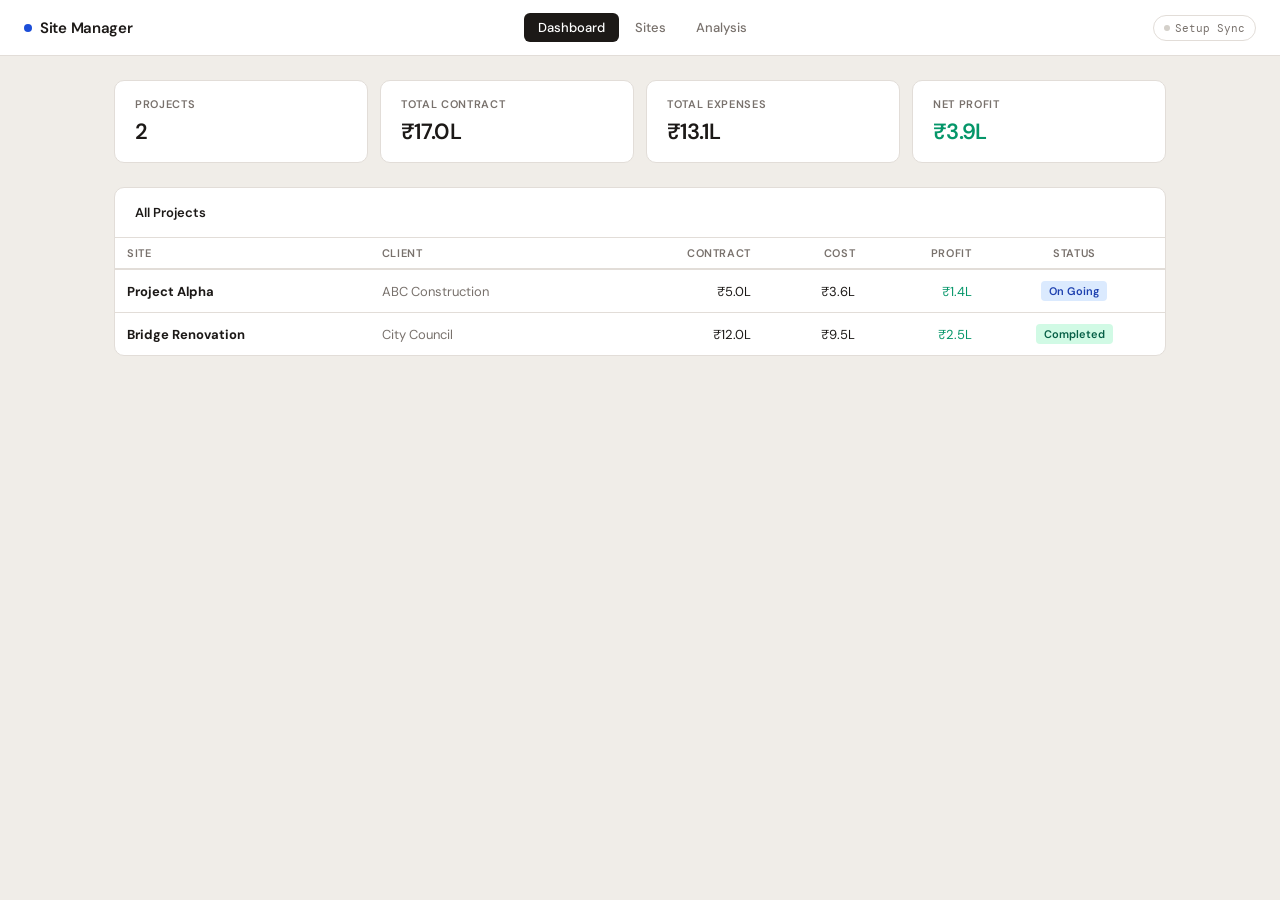
==== index.html @ a2f2293f "Update fmt.Println message from 'Hello' to 'Goodbye'" ====
<!DOCTYPE html>
<html lang="en">
<head>
    <meta charset="UTF-8">
    <meta name="viewport" content="width=device-width, initial-scale=1.0">
    <title>Site Management System</title>
    <style>
        @import url('https://fonts.googleapis.com/css2?family=DM+Sans:wght@300;400;500;600&family=DM+Mono:wght@400;500&display=swap');
        * { margin:0; padding:0; box-sizing:border-box; }
        :root {
            --bg:#f0ede8; --surface:#fff; --surface2:#f7f4f0; --border:#e2ddd8;
            --text:#1c1917; --muted:#78716c; --accent:#1c4ed8;
            --success:#065f46; --success-bg:#d1fae5;
            --danger:#991b1b;  --danger-bg:#fee2e2;
            --warning:#92400e; --warning-bg:#fef3c7;
        }
        body { font-family:'DM Sans',sans-serif; background:var(--bg); color:var(--text); min-height:100vh; }

        /* ── TOPBAR ── */
        .topbar { background:var(--surface); border-bottom:1px solid var(--border); padding:0 1.5rem; display:flex; align-items:center; justify-content:space-between; height:56px; position:sticky; top:0; z-index:100; }
        .brand  { font-size:15px; font-weight:600; letter-spacing:-.02em; display:flex; align-items:center; gap:8px; }
        .brand-dot { width:8px; height:8px; background:var(--accent); border-radius:50%; }
        .topnav { display:flex; gap:2px; }
        .nav-btn { padding:6px 14px; border-radius:6px; border:none; background:transparent; color:var(--muted); font-size:13px; font-weight:500; cursor:pointer; transition:all .15s; font-family:inherit; }
        .nav-btn:hover { background:var(--surface2); color:var(--text); }
        .nav-btn.active { background:var(--text); color:white; }
        .topright { display:flex; align-items:center; gap:10px; }
        .sync-chip { display:flex; align-items:center; gap:5px; font-size:11px; font-family:'DM Mono',monospace; color:var(--muted); cursor:pointer; padding:5px 10px; border:1px solid var(--border); border-radius:20px; background:var(--surface); transition:all .15s; }
        .sync-chip:hover { background:var(--surface2); }
        .sync-dot { width:6px; height:6px; border-radius:50%; background:#d4d0ca; }
        .sync-dot.connected { background:#10b981; box-shadow:0 0 4px #10b981; }

        /* ── MAIN ── */
        .main { padding:1.5rem; max-width:1100px; margin:0 auto; }
        .view { display:none; }
        .view.active { display:block; }

        /* ── KPI ── */
        .kpi-strip { display:grid; grid-template-columns:repeat(4,1fr); gap:12px; margin-bottom:1.5rem; }
        .kpi { background:var(--surface); border:1px solid var(--border); border-radius:10px; padding:1rem 1.25rem; }
        .kpi-label { font-size:11px; font-weight:600; text-transform:uppercase; letter-spacing:.06em; color:var(--muted); margin-bottom:6px; }
        .kpi-val   { font-size:22px; font-weight:600; letter-spacing:-.03em; }
        .green { color:#059669; } .red { color:#dc2626; }

        /* ── CARD ── */
        .card { background:var(--surface); border:1px solid var(--border); border-radius:10px; overflow:hidden; margin-bottom:1.25rem; }
        .card-header { padding:1rem 1.25rem; border-bottom:1px solid var(--border); display:flex; align-items:center; justify-content:space-between; }
        .card-title  { font-size:13px; font-weight:600; }
        .card-body   { padding:1.25rem; }

        /* ── BUTTONS ── */
        .actions { display:flex; gap:8px; margin-bottom:1.25rem; flex-wrap:wrap; }
        .btn { padding:7px 14px; border-radius:6px; border:1px solid var(--border); background:var(--surface); color:var(--text); font-size:13px; font-weight:500; cursor:pointer; transition:all .15s; font-family:inherit; display:flex; align-items:center; gap:6px; }
        .btn:hover { background:var(--surface2); }
        .btn:disabled { opacity:.5; cursor:not-allowed; }
        .btn-primary { background:var(--accent); border-color:var(--accent); color:white; }
        .btn-primary:hover { opacity:.88; background:var(--accent); }
        .btn-sm { padding:4px 10px; font-size:12px; }
        .btn-danger:hover { background:var(--danger-bg); border-color:#fca5a5; color:var(--danger); }

        /* ── TABLE ── */
        table { width:100%; border-collapse:collapse; font-size:13px; }
        thead tr { border-bottom:2px solid var(--border); }
        th { text-align:left; padding:8px 12px; font-size:11px; font-weight:600; text-transform:uppercase; letter-spacing:.06em; color:var(--muted); }
        td { padding:11px 12px; border-bottom:1px solid var(--border); vertical-align:middle; }
        tbody tr:last-child td { border-bottom:none; }
        tbody tr:hover td { background:var(--surface2); }
        .tr { text-align:right; } .tc { text-align:center; }

        /* ── SITE CARDS ── */
        .sites-list { display:grid; gap:10px; }
        .site-card  { background:var(--surface); border:1px solid var(--border); border-radius:10px; padding:1.25rem; transition:border-color .15s; }
        .site-card:hover { border-color:#c4b5a5; }
        .site-top   { display:flex; justify-content:space-between; align-items:flex-start; margin-bottom:1rem; }
        .site-name  { font-size:15px; font-weight:600; letter-spacing:-.02em; }
        .site-sub   { font-size:12px; color:var(--muted); margin-top:3px; }
        .site-btns  { display:flex; gap:4px; }
        .icon-btn   { width:30px; height:30px; border-radius:6px; border:1px solid var(--border); background:var(--surface); cursor:pointer; display:flex; align-items:center; justify-content:center; font-size:13px; transition:all .15s; }
        .icon-btn:hover { background:var(--surface2); }
        .icon-btn.del:hover { background:var(--danger-bg); border-color:#fca5a5; }
        .site-stats { display:grid; grid-template-columns:repeat(auto-fit,minmax(100px,1fr)); gap:8px; }
        .stat { display:flex; flex-direction:column; gap:2px; }
        .stat-lbl { font-size:10px; font-weight:600; text-transform:uppercase; letter-spacing:.06em; color:var(--muted); }
        .stat-val { font-size:14px; font-weight:600; letter-spacing:-.02em; }

        /* ── BADGES ── */
        .badge { display:inline-flex; align-items:center; padding:3px 8px; border-radius:4px; font-size:11px; font-weight:600; }
        .badge-ongoing   { background:#dbeafe; color:#1e40af; }
        .badge-completed { background:var(--success-bg); color:var(--success); }
        .badge-planning  { background:var(--warning-bg); color:var(--warning); }

        /* ── OVERLAY / MODAL ── */
        .overlay { display:none; position:fixed; inset:0; background:rgba(0,0,0,.45); z-index:999; align-items:center; justify-content:center; padding:1rem; }
        .overlay.open { display:flex; }
        .modal { background:var(--surface); border-radius:12px; width:100%; max-width:480px; max-height:90vh; overflow-y:auto; box-shadow:0 20px 60px rgba(0,0,0,.15); }
        .modal-head { padding:1.25rem 1.5rem; border-bottom:1px solid var(--border); display:flex; align-items:center; justify-content:space-between; }
        .modal-title { font-size:15px; font-weight:600; }
        .close-btn { width:28px; height:28px; border-radius:6px; border:1px solid var(--border); background:none; cursor:pointer; display:flex; align-items:center; justify-content:center; font-size:16px; color:var(--muted); }
        .close-btn:hover { background:var(--surface2); }
        .modal-body { padding:1.5rem; }
        .modal-foot { padding:1rem 1.5rem; border-top:1px solid var(--border); display:flex; gap:8px; }
        .modal-foot .btn { flex:1; justify-content:center; }

        /* ── FORM ── */
        .form-grid { display:grid; gap:12px; }
        .form-row  { display:grid; grid-template-columns:1fr 1fr; gap:12px; }
        .form-group{ display:grid; gap:5px; }
        label { font-size:11px; font-weight:600; text-transform:uppercase; letter-spacing:.06em; color:var(--muted); }
        input,select { padding:8px 10px; border:1px solid var(--border); border-radius:6px; font-size:13px; background:var(--surface); color:var(--text); font-family:inherit; transition:border-color .15s; width:100%; }
        input:focus,select:focus { outline:none; border-color:var(--accent); box-shadow:0 0 0 3px rgba(28,78,216,.08); }

        /* ── SYNC MODAL ── */
        .sync-modal { max-width:440px; }
        .url-saved-bar { display:none; background:var(--success-bg); border:1px solid #6ee7b7; border-radius:6px; padding:8px 12px; font-size:12px; color:var(--success); display:none; align-items:center; justify-content:space-between; gap:8px; }
        .url-saved-bar.show { display:flex; }
        .url-saved-text { font-family:'DM Mono',monospace; overflow:hidden; text-overflow:ellipsis; white-space:nowrap; flex:1; }
        .sync-log { font-family:'DM Mono',monospace; font-size:12px; background:#1c1917; color:#d6d3d1; padding:12px; border-radius:6px; min-height:56px; white-space:pre-wrap; display:none; margin-top:8px; max-height:140px; overflow-y:auto; }
        .sync-log.show { display:block; }
        .log-ok   { color:#6ee7b7; } .log-err { color:#fca5a5; } .log-info { color:#93c5fd; }
        .help-box { font-size:12px; color:var(--muted); line-height:1.7; background:var(--surface2); padding:10px 12px; border-radius:6px; border:1px solid var(--border); }

        /* ── BREAKDOWN ── */
        .breakdown-grid { display:grid; grid-template-columns:repeat(auto-fit,minmax(140px,1fr)); gap:10px; }
        .breakdown-item { background:var(--surface2); border:1px solid var(--border); border-radius:8px; padding:1rem; }
        .breakdown-lbl  { font-size:11px; font-weight:600; text-transform:uppercase; letter-spacing:.06em; color:var(--muted); margin-bottom:6px; }
        .breakdown-val  { font-size:18px; font-weight:600; letter-spacing:-.02em; }

        /* ── EMPTY ── */
        .empty { text-align:center; padding:3rem 1rem; color:var(--muted); }
        .empty-icon { font-size:36px; margin-bottom:12px; }

        @media(max-width:640px) {
            .kpi-strip { grid-template-columns:1fr 1fr; }
            .form-row  { grid-template-columns:1fr; }
            .main      { padding:1rem; }
            .brand span { display:none; }
        }
    </style>
</head>
<body>

<header class="topbar">
    <div class="brand"><div class="brand-dot"></div><span>Site Manager</span></div>
    <nav class="topnav">
        <button class="nav-btn active" data-view="dashboard">Dashboard</button>
        <button class="nav-btn" data-view="sites">Sites</button>
        <button class="nav-btn" data-view="analysis">Analysis</button>
    </nav>
    <div class="topright">
        <div class="sync-chip" onclick="openSyncModal()" id="syncChip">
            <div class="sync-dot" id="syncDot"></div>
            <span id="syncLabel">Setup Sync</span>
        </div>
    </div>
</header>

<main class="main">

    <!-- DASHBOARD -->
    <div id="v-dashboard" class="view active">
        <div class="kpi-strip" id="dashKpis"></div>
        <div class="card">
            <div class="card-header"><span class="card-title">All Projects</span></div>
            <div style="overflow-x:auto;">
                <table>
                    <thead><tr>
                        <th>Site</th><th>Client</th>
                        <th class="tr">Contract</th><th class="tr">Cost</th>
                        <th class="tr">Profit</th><th class="tc">Status</th>
                    </tr></thead>
                    <tbody id="dashTable"></tbody>
                </table>
            </div>
        </div>
    </div>

    <!-- SITES -->
    <div id="v-sites" class="view">
        <div class="actions">
            <button class="btn btn-primary" onclick="openAdd()">+ Add Site</button>
            <button class="btn" onclick="exportCSV()">↓ Export CSV</button>
            <button class="btn" id="manualSyncBtn" onclick="manualSync()" style="display:none">↑ Sync Now</button>
        </div>
        <div class="sites-list" id="sitesList"></div>
    </div>

    <!-- ANALYSIS -->
    <div id="v-analysis" class="view">
        <div class="kpi-strip" id="analysisKpis"></div>
        <div class="card">
            <div class="card-header"><span class="card-title">Cost Breakdown</span></div>
            <div class="card-body"><div class="breakdown-grid" id="breakdownGrid"></div></div>
        </div>
    </div>

</main>

<!-- ═══════════════════ SITE MODAL ═══════════════════ -->
<div class="overlay" id="siteOverlay">
    <div class="modal">
        <div class="modal-head">
            <span class="modal-title" id="modalTitle">Add New Site</span>
            <button class="close-btn" onclick="closeModal()">✕</button>
        </div>
        <div class="modal-body">
            <div class="form-grid">
                <div class="form-row">
                    <div class="form-group"><label>Site Name *</label><input id="f-siteName" type="text" placeholder="Project Alpha"></div>
                    <div class="form-group"><label>Client Name</label><input id="f-clientName" type="text" placeholder="ABC Corp"></div>
                </div>
                <div class="form-row">
                    <div class="form-group"><label>Status</label>
                        <select id="f-status"><option value="Planning">Planning</option><option value="On Going">On Going</option><option value="Completed">Completed</option></select>
                    </div>
                    <div class="form-group"><label>Contract Value (₹)</label><input id="f-contractValue" type="number" placeholder="0"></div>
                </div>
                <div class="form-row">
                    <div class="form-group"><label>Material Cost</label><input id="f-materialCost" type="number" placeholder="0"></div>
                    <div class="form-group"><label>Labour Cost</label><input id="f-labourCost" type="number" placeholder="0"></div>
                </div>
                <div class="form-row">
                    <div class="form-group"><label>Transport Cost</label><input id="f-transportCost" type="number" placeholder="0"></div>
                    <div class="form-group"><label>Equipment Cost</label><input id="f-equipmentCost" type="number" placeholder="0"></div>
                </div>
                <div class="form-row">
                    <div class="form-group"><label>Misc Expenses</label><input id="f-miscExpenses" type="number" placeholder="0"></div>
                    <div></div>
                </div>
                <div class="form-row">
                    <div class="form-group"><label>Start Date</label><input id="f-planStart" type="date"></div>
                    <div class="form-group"><label>End Date</label><input id="f-planEnd" type="date"></div>
                </div>
            </div>
        </div>
        <div class="modal-foot">
            <button class="btn btn-primary" onclick="saveSite()">Save Site</button>
            <button class="btn" onclick="closeModal()">Cancel</button>
        </div>
    </div>
</div>

<!-- ═══════════════════ SYNC MODAL ═══════════════════ -->
<div class="overlay" id="syncOverlay">
    <div class="modal sync-modal">
        <div class="modal-head">
            <span class="modal-title">Google Sheets Sync</span>
            <button class="close-btn" onclick="closeSyncModal()">✕</button>
        </div>
        <div class="modal-body">
            <div class="form-grid">

                <!-- Saved URL bar — shows when URL already saved -->
                <div class="url-saved-bar" id="savedUrlBar">
                    <span>✓ Connected:</span>
                    <span class="url-saved-text" id="savedUrlText"></span>
                    <button class="btn btn-sm" onclick="clearSavedUrl()">Change</button>
                </div>

                <!-- URL input — hidden when URL already saved -->
                <div class="form-group" id="urlInputGroup">
                    <label>Apps Script Deployment URL</label>
                    <input id="syncUrl" type="url" placeholder="https://script.google.com/macros/s/.../exec">
                    <div style="font-size:11px;color:var(--muted);margin-top:3px">URL ek baar daalo — save ho jayega</div>
                </div>

                <div class="form-group">
                    <label>Action</label>
                    <select id="syncAction">
                        <option value="push">Push — App data → Google Sheets</option>
                        <option value="pull">Pull — Google Sheets → App</option>
                    </select>
                </div>

                <div id="syncLog" class="sync-log"></div>

                <div class="help-box">
                    <strong>Pehli baar setup:</strong><br>
                    1. Google Sheet → Extensions → Apps Script<br>
                    2. Deploy → New deployment → Web App<br>
                    3. Execute as: <strong>Me</strong> | Access: <strong>Anyone</strong><br>
                    4. URL copy karo (<code>/exec</code> pe end hoga)
                </div>
            </div>
        </div>
        <div class="modal-foot">
            <button class="btn btn-primary" id="syncBtn" onclick="runSync()">Sync Now</button>
            <button class="btn" onclick="closeSyncModal()">Close</button>
        </div>
    </div>
</div>

<script>
// ════════════════════════════════════════════════════════════
// STATE
// ════════════════════════════════════════════════════════════
let sites = [
    { id:1, siteName:'Project Alpha', clientName:'ABC Construction', status:'On Going',
      planStart:'2024-01-15', planEnd:'2024-06-30', contractValue:500000,
      materialCost:120000, labourCost:150000, transportCost:30000, equipmentCost:40000, miscExpenses:20000 },
    { id:2, siteName:'Bridge Renovation', clientName:'City Council', status:'Completed',
      planStart:'2023-03-01', planEnd:'2023-11-30', contractValue:1200000,
      materialCost:300000, labourCost:400000, transportCost:80000, equipmentCost:120000, miscExpenses:50000 }
];
let editingId = null;

// ── Saved URL — sessionStorage mein (tab ke andar bana rehta hai, bar bar nahi maangta)
// Note: sessionStorage browser mein hamesha kaam karta hai (localStorage se alag)
let savedUrl = '';
try { savedUrl = sessionStorage.getItem('gsUrl') || ''; } catch(e) {}

function saveUrl(url) {
    savedUrl = url;
    try { sessionStorage.setItem('gsUrl', url); } catch(e) {}
    updateSyncUI();
}

function clearSavedUrl() {
    savedUrl = '';
    try { sessionStorage.removeItem('gsUrl'); } catch(e) {}
    updateSyncUI();
}

function updateSyncUI() {
    const connected = !!savedUrl;
    document.getElementById('syncDot').className   = 'sync-dot' + (connected ? ' connected' : '');
    document.getElementById('syncLabel').textContent = connected ? '● Synced' : 'Setup Sync';
    document.getElementById('savedUrlBar').className = 'url-saved-bar' + (connected ? ' show' : '');
    document.getElementById('savedUrlText').textContent = savedUrl ? savedUrl.replace('https://','').slice(0,45)+'…' : '';
    document.getElementById('urlInputGroup').style.display = connected ? 'none' : 'grid';
    document.getElementById('manualSyncBtn').style.display = connected ? 'flex' : 'none';
    if (!connected) document.getElementById('syncUrl').value = '';
}

// ════════════════════════════════════════════════════════════
// MATH
// ════════════════════════════════════════════════════════════
const totalCost = s => (s.materialCost||0)+(s.labourCost||0)+(s.transportCost||0)+(s.equipmentCost||0)+(s.miscExpenses||0);
const profit    = s => (s.contractValue||0) - totalCost(s);
const profitPct = s => s.contractValue > 0 ? ((profit(s)/s.contractValue)*100).toFixed(1) : '0.0';
const fmt = n => {
    const a = Math.abs(n), sg = n<0?'-':'';
    if(a>=1e7) return sg+'₹'+(a/1e7).toFixed(2)+'Cr';
    if(a>=1e5) return sg+'₹'+(a/1e5).toFixed(1)+'L';
    return sg+'₹'+a.toLocaleString('en-IN');
};
const totals = () => sites.reduce((a,s)=>({contract:a.contract+(s.contractValue||0),cost:a.cost+totalCost(s),profit:a.profit+profit(s)}),{contract:0,cost:0,profit:0});
const badgeClass = st => ({'On Going':'badge-ongoing','Completed':'badge-completed','Planning':'badge-planning'}[st]||'badge-planning');
const NUM_FIELDS = ['contractValue','materialCost','labourCost','transportCost','equipmentCost','miscExpenses'];

// ════════════════════════════════════════════════════════════
// RENDER
// ════════════════════════════════════════════════════════════
function renderDashboard() {
    const T = totals();
    document.getElementById('dashKpis').innerHTML = `
        <div class="kpi"><div class="kpi-label">Projects</div><div class="kpi-val">${sites.length}</div></div>
        <div class="kpi"><div class="kpi-label">Total Contract</div><div class="kpi-val">${fmt(T.contract)}</div></div>
        <div class="kpi"><div class="kpi-label">Total Expenses</div><div class="kpi-val">${fmt(T.cost)}</div></div>
        <div class="kpi"><div class="kpi-label">Net Profit</div><div class="kpi-val ${T.profit>=0?'green':'red'}">${fmt(T.profit)}</div></div>`;
    document.getElementById('dashTable').innerHTML = sites.length
        ? sites.map(s=>`<tr>
            <td><strong>${s.siteName}</strong></td>
            <td style="color:var(--muted)">${s.clientName}</td>
            <td class="tr">${fmt(s.contractValue||0)}</td>
            <td class="tr">${fmt(totalCost(s))}</td>
            <td class="tr ${profit(s)>=0?'green':'red'}">${fmt(profit(s))}</td>
            <td class="tc"><span class="badge ${badgeClass(s.status)}">${s.status}</span></td>
          </tr>`).join('')
        : `<tr><td colspan="6"><div class="empty"><div class="empty-icon">📋</div><div>No projects yet.</div></div></td></tr>`;
}

function renderSites() {
    document.getElementById('sitesList').innerHTML = sites.length
        ? sites.map(s => {
            const p=profit(s), tc=totalCost(s);
            return `<div class="site-card">
                <div class="site-top">
                    <div>
                        <div class="site-name">${s.siteName}</div>
                        <div class="site-sub">${s.clientName} &nbsp;·&nbsp; <span class="badge ${badgeClass(s.status)}">${s.status}</span></div>
                    </div>
                    <div class="site-btns">
                        <button class="icon-btn" onclick="openEdit(${s.id})">✏</button>
                        <button class="icon-btn del" onclick="deleteSite(${s.id})">🗑</button>
                    </div>
                </div>
                <div class="site-stats">
                    <div class="stat"><span class="stat-lbl">Contract</span><span class="stat-val">${fmt(s.contractValue||0)}</span></div>
                    <div class="stat"><span class="stat-lbl">Total Cost</span><span class="stat-val">${fmt(tc)}</span></div>
                    <div class="stat"><span class="stat-lbl">Profit</span><span class="stat-val ${p>=0?'green':'red'}">${fmt(p)}</span></div>
                    <div class="stat"><span class="stat-lbl">Margin</span><span class="stat-val ${p>=0?'green':'red'}">${profitPct(s)}%</span></div>
                    ${s.planStart?`<div class="stat"><span class="stat-lbl">Start</span><span class="stat-val" style="font-size:12px">${s.planStart}</span></div>`:''}
                    ${s.planEnd?`<div class="stat"><span class="stat-lbl">End</span><span class="stat-val" style="font-size:12px">${s.planEnd}</span></div>`:''}
                </div>
            </div>`;}).join('')
        : `<div class="empty"><div class="empty-icon">🏗</div><div>Koi site nahi. "+ Add Site" se shuru karo.</div></div>`;
}

function renderAnalysis() {
    const T = totals();
    const avg = sites.length ? (sites.reduce((a,s)=>a+parseFloat(profitPct(s)),0)/sites.length).toFixed(1) : '0.0';
    const util = T.contract>0 ? ((T.cost/T.contract)*100).toFixed(1) : '0.0';
    document.getElementById('analysisKpis').innerHTML = `
        <div class="kpi"><div class="kpi-label">Avg Margin</div><div class="kpi-val ${parseFloat(avg)>=0?'green':'red'}">${avg}%</div></div>
        <div class="kpi"><div class="kpi-label">Cost Utilization</div><div class="kpi-val">${util}%</div></div>
        <div class="kpi"><div class="kpi-label">Ongoing</div><div class="kpi-val">${sites.filter(s=>s.status==='On Going').length}</div></div>
        <div class="kpi"><div class="kpi-label">Completed</div><div class="kpi-val">${sites.filter(s=>s.status==='Completed').length}</div></div>`;
    const cats=[{key:'materialCost',lbl:'Material'},{key:'labourCost',lbl:'Labour'},{key:'transportCost',lbl:'Transport'},{key:'equipmentCost',lbl:'Equipment'},{key:'miscExpenses',lbl:'Misc'}];
    document.getElementById('breakdownGrid').innerHTML = cats.map(c=>{
        const t=sites.reduce((a,s)=>a+(s[c.key]||0),0);
        const p=T.cost>0?((t/T.cost)*100).toFixed(0):0;
        return `<div class="breakdown-item"><div class="breakdown-lbl">${c.lbl}</div><div class="breakdown-val">${fmt(t)}</div><div style="font-size:11px;color:var(--muted);margin-top:4px">${p}% of total</div></div>`;
    }).join('');
}

function renderAll() { renderDashboard(); renderSites(); renderAnalysis(); }

// ════════════════════════════════════════════════════════════
// SITE MODAL
// ════════════════════════════════════════════════════════════
const FIELDS = ['siteName','clientName','status','contractValue','materialCost','labourCost','transportCost','equipmentCost','miscExpenses','planStart','planEnd'];

function openAdd() {
    editingId = null;
    document.getElementById('modalTitle').textContent = 'Add New Site';
    FIELDS.forEach(f => { const el=document.getElementById('f-'+f); if(el) el.value = f==='status'?'Planning':''; });
    document.getElementById('siteOverlay').classList.add('open');
}

function openEdit(id) {
    const s = sites.find(x=>x.id===id); if(!s) return;
    editingId = id;
    document.getElementById('modalTitle').textContent = 'Edit Site';
    FIELDS.forEach(f => { const el=document.getElementById('f-'+f); if(el) el.value = s[f]!==undefined?s[f]:''; });
    document.getElementById('siteOverlay').classList.add('open');
}

function saveSite() {
    const name = document.getElementById('f-siteName').value.trim();
    if (!name) { alert('Site name zaruri hai!'); return; }
    const data = {};
    FIELDS.forEach(f => {
        const el = document.getElementById('f-'+f); if(!el) return;
        data[f] = NUM_FIELDS.includes(f) ? (parseFloat(el.value)||0) : el.value;
    });
    if (editingId !== null) {
        sites = sites.map(s => s.id===editingId ? {...data, id:editingId} : s);
    } else {
        sites.push({...data, id:Date.now()});
    }
    closeModal();
    renderAll();
    // Auto-push agar URL saved hai
    if (savedUrl) autoPush();
}

function deleteSite(id) {
    if (confirm('Is site ko delete karna chahte ho?')) {
        sites = sites.filter(s=>s.id!==id);
        renderAll();
        if (savedUrl) autoPush();
    }
}

function closeModal() { document.getElementById('siteOverlay').classList.remove('open'); }

// ════════════════════════════════════════════════════════════
// AUTO-PUSH (silent background sync)
// ════════════════════════════════════════════════════════════
async function autoPush() {
    if (!savedUrl) return;
    try {
        await pushToSheets(savedUrl, true); // silent=true → no log modal
    } catch(e) {
        console.warn('Auto-push failed:', e.message);
    }
}

// ════════════════════════════════════════════════════════════
// SYNC MODAL
// ════════════════════════════════════════════════════════════
function openSyncModal() {
    clearLog();
    updateSyncUI();
    document.getElementById('syncOverlay').classList.add('open');
}

function closeSyncModal() { document.getElementById('syncOverlay').classList.remove('open'); }

function clearLog() {
    const el = document.getElementById('syncLog');
    el.className = 'sync-log'; el.textContent = '';
}

function log(msg, type='info') {
    const el = document.getElementById('syncLog');
    el.classList.add('show');
    el.innerHTML += `<span class="log-${type}">${msg}</span>\n`;
    el.scrollTop = el.scrollHeight;
}

async function runSync() {
    // Determine URL
    let url = savedUrl;
    if (!url) {
        url = document.getElementById('syncUrl').value.trim();
        if (!url) { log('❌ URL daalna zaruri hai', 'err'); return; }
        if (!url.includes('script.google.com')) { log('❌ Google Apps Script URL chahiye', 'err'); return; }
    }
    const baseUrl = url.replace(/\/exec.*$/, '') + '/exec';

    clearLog();
    const action = document.getElementById('syncAction').value;
    const btn = document.getElementById('syncBtn');
    btn.disabled = true; btn.textContent = 'Syncing...';

    try {
        if (action === 'push') {
            await pushToSheets(baseUrl, false);
            saveUrl(baseUrl); // URL save karo pehli successful push ke baad
        } else {
            await pullFromSheets(baseUrl);
            saveUrl(baseUrl);
        }
    } catch(err) {
        log('❌ ' + err.message, 'err');
        console.error(err);
    }

    btn.disabled = false; btn.textContent = 'Sync Now';
}

// Manual sync button (sites tab mein)
async function manualSync() {
    if (!savedUrl) { openSyncModal(); return; }
    const btn = document.getElementById('manualSyncBtn');
    btn.disabled = true; btn.textContent = '↑ Syncing...';
    try {
        await pushToSheets(savedUrl, false);
        openSyncModal(); // log dikhao
    } catch(e) {
        alert('Sync failed: ' + e.message);
    }
    btn.disabled = false; btn.textContent = '↑ Sync Now';
}

// ════════════════════════════════════════════════════════════
// PUSH & PULL
// ════════════════════════════════════════════════════════════

// PUSH — App → Google Sheets
// CORS fix: Content-Type: text/plain → no preflight OPTIONS request
async function pushToSheets(baseUrl, silent=false) {
    if (!silent) log('⏳ Connecting...', 'info');

    const url     = baseUrl + '?action=addMultipleSites';
    const payload = JSON.stringify({ action:'addMultipleSites', sites });

    const res = await fetch(url, {
        method : 'POST',
        headers: { 'Content-Type': 'text/plain;charset=utf-8' }, // KEY: avoids CORS preflight
        body   : payload
    });

    // Google Apps Script 302 redirect follow karta hai — final response text/html bhi ho sakti hai
    const text = await res.text();

    // Try JSON parse
    let json;
    try { json = JSON.parse(text); }
    catch(_) {
        // Apps Script ne redirect kiya — iska matlab request pahunchi, sheet mein data gaya
        // Ye ek known GAS behavior hai jab no-cors mode mein kaam karta hai
        if (!silent) log('✅ ' + sites.length + ' sites pushed! (Check your Google Sheet)', 'ok');
        document.getElementById('syncDot').className = 'sync-dot connected';
        document.getElementById('syncLabel').textContent = '● Synced';
        return;
    }

    if (json.success) {
        if (!silent) log('✅ ' + json.data, 'ok');
        document.getElementById('syncDot').className = 'sync-dot connected';
        document.getElementById('syncLabel').textContent = '● Synced';
    } else {
        throw new Error(json.error || 'Server error');
    }
}

// PULL — Google Sheets → App
async function pullFromSheets(baseUrl) {
    log('⏳ Loading from Google Sheets...', 'info');

    const url = baseUrl + '?action=getSites';
    const res = await fetch(url, { method:'GET' });

    if (!res.ok) throw new Error('HTTP ' + res.status + ' — Deploy script with Access: Anyone');

    const text = await res.text();
    let json;
    try { json = JSON.parse(text); }
    catch(_) { throw new Error('Invalid response. Verify script deployment.'); }

    if (!json.success) throw new Error(json.error || 'Server error');
    if (!Array.isArray(json.data)) throw new Error('Data format invalid');

    sites = json.data.map((s,i) => {
        const c = {...s, id: s.id || (Date.now()+i)};
        NUM_FIELDS.forEach(f => { c[f] = parseFloat(c[f])||0; });
        return c;
    });

    log('✅ ' + sites.length + ' sites loaded!', 'ok');
    renderAll();
}

// ════════════════════════════════════════════════════════════
// CSV EXPORT
// ════════════════════════════════════════════════════════════
function exportCSV() {
    if (!sites.length) { alert('Koi data nahi.'); return; }
    const hdr = ['Site','Client','Status','Start','End','Contract','Material','Labour','Transport','Equipment','Misc','Total Cost','Profit','Margin %'];
    const rows = sites.map(s=>[s.siteName,s.clientName,s.status,s.planStart||'',s.planEnd||'',
        s.contractValue,s.materialCost,s.labourCost,s.transportCost,
        s.equipmentCost,s.miscExpenses,totalCost(s),profit(s),profitPct(s)].map(v=>`"${v}"`));
    const csv = [hdr.map(h=>`"${h}"`), ...rows].map(r=>r.join(',')).join('\n');
    const a = Object.assign(document.createElement('a'),{
        href: URL.createObjectURL(new Blob(['\uFEFF'+csv],{type:'text/csv;charset=utf-8;'})),
        download: 'sites-'+new Date().toISOString().slice(0,10)+'.csv'
    });
    a.click(); URL.revokeObjectURL(a.href);
}

// ════════════════════════════════════════════════════════════
// NAV & INIT
// ════════════════════════════════════════════════════════════
document.querySelectorAll('.nav-btn[data-view]').forEach(btn => {
    btn.addEventListener('click', () => {
        document.querySelectorAll('.nav-btn').forEach(b=>b.classList.remove('active'));
        document.querySelectorAll('.view').forEach(v=>v.classList.remove('active'));
        btn.classList.add('active');
        document.getElementById('v-'+btn.dataset.view).classList.add('active');
    });
});
document.getElementById('siteOverlay').addEventListener('click', e=>{ if(e.target===e.currentTarget) closeModal(); });
document.getElementById('syncOverlay').addEventListener('click', e=>{ if(e.target===e.currentTarget) closeSyncModal(); });

updateSyncUI();
renderAll();
</script>
</body>
</html>
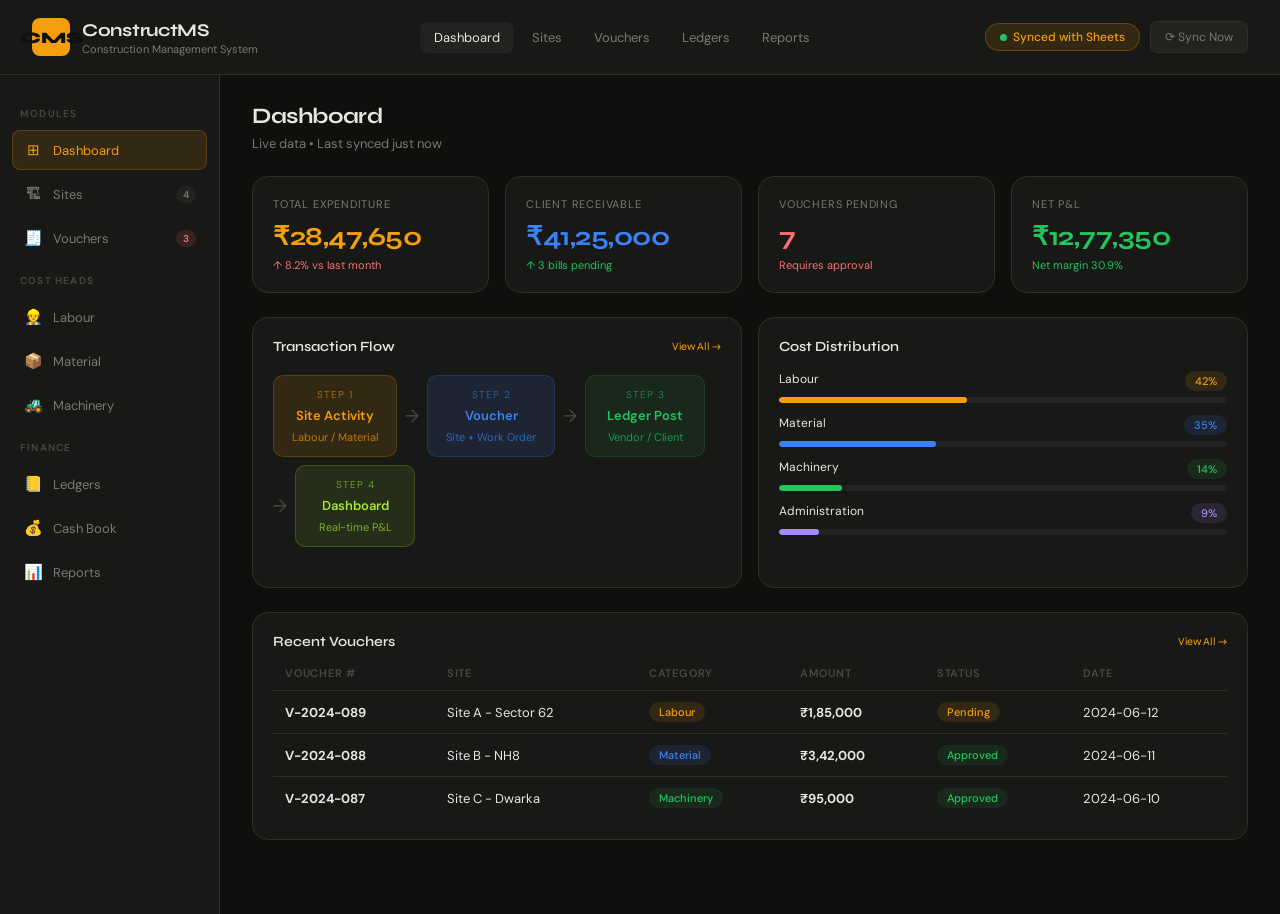
==== commit cdfb0635: "Update fmt.Println message from 'Hello' to 'Goodbye'" ====
--- a/index.html
+++ b/index.html
@@ -1,651 +1,976 @@
 <!DOCTYPE html>
 <html lang="en">
 <head>
-    <meta charset="UTF-8">
-    <meta name="viewport" content="width=device-width, initial-scale=1.0">
-    <title>Site Management System</title>
-    <style>
-        @import url('https://fonts.googleapis.com/css2?family=DM+Sans:wght@300;400;500;600&family=DM+Mono:wght@400;500&display=swap');
-        * { margin:0; padding:0; box-sizing:border-box; }
-        :root {
-            --bg:#f0ede8; --surface:#fff; --surface2:#f7f4f0; --border:#e2ddd8;
-            --text:#1c1917; --muted:#78716c; --accent:#1c4ed8;
-            --success:#065f46; --success-bg:#d1fae5;
-            --danger:#991b1b;  --danger-bg:#fee2e2;
-            --warning:#92400e; --warning-bg:#fef3c7;
-        }
-        body { font-family:'DM Sans',sans-serif; background:var(--bg); color:var(--text); min-height:100vh; }
-
-        /* ── TOPBAR ── */
-        .topbar { background:var(--surface); border-bottom:1px solid var(--border); padding:0 1.5rem; display:flex; align-items:center; justify-content:space-between; height:56px; position:sticky; top:0; z-index:100; }
-        .brand  { font-size:15px; font-weight:600; letter-spacing:-.02em; display:flex; align-items:center; gap:8px; }
-        .brand-dot { width:8px; height:8px; background:var(--accent); border-radius:50%; }
-        .topnav { display:flex; gap:2px; }
-        .nav-btn { padding:6px 14px; border-radius:6px; border:none; background:transparent; color:var(--muted); font-size:13px; font-weight:500; cursor:pointer; transition:all .15s; font-family:inherit; }
-        .nav-btn:hover { background:var(--surface2); color:var(--text); }
-        .nav-btn.active { background:var(--text); color:white; }
-        .topright { display:flex; align-items:center; gap:10px; }
-        .sync-chip { display:flex; align-items:center; gap:5px; font-size:11px; font-family:'DM Mono',monospace; color:var(--muted); cursor:pointer; padding:5px 10px; border:1px solid var(--border); border-radius:20px; background:var(--surface); transition:all .15s; }
-        .sync-chip:hover { background:var(--surface2); }
-        .sync-dot { width:6px; height:6px; border-radius:50%; background:#d4d0ca; }
-        .sync-dot.connected { background:#10b981; box-shadow:0 0 4px #10b981; }
-
-        /* ── MAIN ── */
-        .main { padding:1.5rem; max-width:1100px; margin:0 auto; }
-        .view { display:none; }
-        .view.active { display:block; }
-
-        /* ── KPI ── */
-        .kpi-strip { display:grid; grid-template-columns:repeat(4,1fr); gap:12px; margin-bottom:1.5rem; }
-        .kpi { background:var(--surface); border:1px solid var(--border); border-radius:10px; padding:1rem 1.25rem; }
-        .kpi-label { font-size:11px; font-weight:600; text-transform:uppercase; letter-spacing:.06em; color:var(--muted); margin-bottom:6px; }
-        .kpi-val   { font-size:22px; font-weight:600; letter-spacing:-.03em; }
-        .green { color:#059669; } .red { color:#dc2626; }
-
-        /* ── CARD ── */
-        .card { background:var(--surface); border:1px solid var(--border); border-radius:10px; overflow:hidden; margin-bottom:1.25rem; }
-        .card-header { padding:1rem 1.25rem; border-bottom:1px solid var(--border); display:flex; align-items:center; justify-content:space-between; }
-        .card-title  { font-size:13px; font-weight:600; }
-        .card-body   { padding:1.25rem; }
-
-        /* ── BUTTONS ── */
-        .actions { display:flex; gap:8px; margin-bottom:1.25rem; flex-wrap:wrap; }
-        .btn { padding:7px 14px; border-radius:6px; border:1px solid var(--border); background:var(--surface); color:var(--text); font-size:13px; font-weight:500; cursor:pointer; transition:all .15s; font-family:inherit; display:flex; align-items:center; gap:6px; }
-        .btn:hover { background:var(--surface2); }
-        .btn:disabled { opacity:.5; cursor:not-allowed; }
-        .btn-primary { background:var(--accent); border-color:var(--accent); color:white; }
-        .btn-primary:hover { opacity:.88; background:var(--accent); }
-        .btn-sm { padding:4px 10px; font-size:12px; }
-        .btn-danger:hover { background:var(--danger-bg); border-color:#fca5a5; color:var(--danger); }
-
-        /* ── TABLE ── */
-        table { width:100%; border-collapse:collapse; font-size:13px; }
-        thead tr { border-bottom:2px solid var(--border); }
-        th { text-align:left; padding:8px 12px; font-size:11px; font-weight:600; text-transform:uppercase; letter-spacing:.06em; color:var(--muted); }
-        td { padding:11px 12px; border-bottom:1px solid var(--border); vertical-align:middle; }
-        tbody tr:last-child td { border-bottom:none; }
-        tbody tr:hover td { background:var(--surface2); }
-        .tr { text-align:right; } .tc { text-align:center; }
-
-        /* ── SITE CARDS ── */
-        .sites-list { display:grid; gap:10px; }
-        .site-card  { background:var(--surface); border:1px solid var(--border); border-radius:10px; padding:1.25rem; transition:border-color .15s; }
-        .site-card:hover { border-color:#c4b5a5; }
-        .site-top   { display:flex; justify-content:space-between; align-items:flex-start; margin-bottom:1rem; }
-        .site-name  { font-size:15px; font-weight:600; letter-spacing:-.02em; }
-        .site-sub   { font-size:12px; color:var(--muted); margin-top:3px; }
-        .site-btns  { display:flex; gap:4px; }
-        .icon-btn   { width:30px; height:30px; border-radius:6px; border:1px solid var(--border); background:var(--surface); cursor:pointer; display:flex; align-items:center; justify-content:center; font-size:13px; transition:all .15s; }
-        .icon-btn:hover { background:var(--surface2); }
-        .icon-btn.del:hover { background:var(--danger-bg); border-color:#fca5a5; }
-        .site-stats { display:grid; grid-template-columns:repeat(auto-fit,minmax(100px,1fr)); gap:8px; }
-        .stat { display:flex; flex-direction:column; gap:2px; }
-        .stat-lbl { font-size:10px; font-weight:600; text-transform:uppercase; letter-spacing:.06em; color:var(--muted); }
-        .stat-val { font-size:14px; font-weight:600; letter-spacing:-.02em; }
-
-        /* ── BADGES ── */
-        .badge { display:inline-flex; align-items:center; padding:3px 8px; border-radius:4px; font-size:11px; font-weight:600; }
-        .badge-ongoing   { background:#dbeafe; color:#1e40af; }
-        .badge-completed { background:var(--success-bg); color:var(--success); }
-        .badge-planning  { background:var(--warning-bg); color:var(--warning); }
-
-        /* ── OVERLAY / MODAL ── */
-        .overlay { display:none; position:fixed; inset:0; background:rgba(0,0,0,.45); z-index:999; align-items:center; justify-content:center; padding:1rem; }
-        .overlay.open { display:flex; }
-        .modal { background:var(--surface); border-radius:12px; width:100%; max-width:480px; max-height:90vh; overflow-y:auto; box-shadow:0 20px 60px rgba(0,0,0,.15); }
-        .modal-head { padding:1.25rem 1.5rem; border-bottom:1px solid var(--border); display:flex; align-items:center; justify-content:space-between; }
-        .modal-title { font-size:15px; font-weight:600; }
-        .close-btn { width:28px; height:28px; border-radius:6px; border:1px solid var(--border); background:none; cursor:pointer; display:flex; align-items:center; justify-content:center; font-size:16px; color:var(--muted); }
-        .close-btn:hover { background:var(--surface2); }
-        .modal-body { padding:1.5rem; }
-        .modal-foot { padding:1rem 1.5rem; border-top:1px solid var(--border); display:flex; gap:8px; }
-        .modal-foot .btn { flex:1; justify-content:center; }
-
-        /* ── FORM ── */
-        .form-grid { display:grid; gap:12px; }
-        .form-row  { display:grid; grid-template-columns:1fr 1fr; gap:12px; }
-        .form-group{ display:grid; gap:5px; }
-        label { font-size:11px; font-weight:600; text-transform:uppercase; letter-spacing:.06em; color:var(--muted); }
-        input,select { padding:8px 10px; border:1px solid var(--border); border-radius:6px; font-size:13px; background:var(--surface); color:var(--text); font-family:inherit; transition:border-color .15s; width:100%; }
-        input:focus,select:focus { outline:none; border-color:var(--accent); box-shadow:0 0 0 3px rgba(28,78,216,.08); }
-
-        /* ── SYNC MODAL ── */
-        .sync-modal { max-width:440px; }
-        .url-saved-bar { display:none; background:var(--success-bg); border:1px solid #6ee7b7; border-radius:6px; padding:8px 12px; font-size:12px; color:var(--success); display:none; align-items:center; justify-content:space-between; gap:8px; }
-        .url-saved-bar.show { display:flex; }
-        .url-saved-text { font-family:'DM Mono',monospace; overflow:hidden; text-overflow:ellipsis; white-space:nowrap; flex:1; }
-        .sync-log { font-family:'DM Mono',monospace; font-size:12px; background:#1c1917; color:#d6d3d1; padding:12px; border-radius:6px; min-height:56px; white-space:pre-wrap; display:none; margin-top:8px; max-height:140px; overflow-y:auto; }
-        .sync-log.show { display:block; }
-        .log-ok   { color:#6ee7b7; } .log-err { color:#fca5a5; } .log-info { color:#93c5fd; }
-        .help-box { font-size:12px; color:var(--muted); line-height:1.7; background:var(--surface2); padding:10px 12px; border-radius:6px; border:1px solid var(--border); }
-
-        /* ── BREAKDOWN ── */
-        .breakdown-grid { display:grid; grid-template-columns:repeat(auto-fit,minmax(140px,1fr)); gap:10px; }
-        .breakdown-item { background:var(--surface2); border:1px solid var(--border); border-radius:8px; padding:1rem; }
-        .breakdown-lbl  { font-size:11px; font-weight:600; text-transform:uppercase; letter-spacing:.06em; color:var(--muted); margin-bottom:6px; }
-        .breakdown-val  { font-size:18px; font-weight:600; letter-spacing:-.02em; }
-
-        /* ── EMPTY ── */
-        .empty { text-align:center; padding:3rem 1rem; color:var(--muted); }
-        .empty-icon { font-size:36px; margin-bottom:12px; }
-
-        @media(max-width:640px) {
-            .kpi-strip { grid-template-columns:1fr 1fr; }
-            .form-row  { grid-template-columns:1fr; }
-            .main      { padding:1rem; }
-            .brand span { display:none; }
-        }
-    </style>
+<meta charset="UTF-8"/>
+<meta name="viewport" content="width=device-width, initial-scale=1.0"/>
+<title>CMS — Construction Management System</title>
+<link href="https://fonts.googleapis.com/css2?family=Syne:wght@400;600;700;800&family=DM+Sans:ital,wght@0,300;0,400;0,500;1,300&display=swap" rel="stylesheet"/>
+<style>
+:root {
+  --bg: #0f0f0e;
+  --surface: #181816;
+  --surface2: #222220;
+  --border: #2e2e2a;
+  --amber: #f59e0b;
+  --amber-light: #fcd34d;
+  --amber-dim: rgba(245,158,11,0.12);
+  --blue: #3b82f6;
+  --blue-dim: rgba(59,130,246,0.12);
+  --green: #22c55e;
+  --green-dim: rgba(34,197,94,0.10);
+  --purple: #a78bfa;
+  --purple-dim: rgba(167,139,250,0.12);
+  --red: #f87171;
+  --text: #e8e6df;
+  --text-muted: #7a7870;
+  --text-dim: #4a4845;
+  --radius: 10px;
+  --radius-lg: 16px;
+  --shadow: 0 4px 24px rgba(0,0,0,0.4);
+}
+* { box-sizing: border-box; margin: 0; padding: 0; }
+
+body {
+  font-family: 'DM Sans', sans-serif;
+  background: var(--bg);
+  color: var(--text);
+  min-height: 100vh;
+  overflow-x: hidden;
+}
+
+/* ── HEADER ── */
+header {
+  display: flex; align-items: center; justify-content: space-between;
+  padding: 18px 32px;
+  border-bottom: 1px solid var(--border);
+  background: var(--surface);
+  position: sticky; top: 0; z-index: 100;
+}
+.logo { display: flex; align-items: center; gap: 12px; }
+.logo-icon {
+  width: 38px; height: 38px; border-radius: 8px;
+  background: var(--amber); display: flex; align-items: center; justify-content: center;
+  font-family: 'Syne', sans-serif; font-weight: 800; font-size: 16px; color: #0f0f0e;
+}
+.logo-text { font-family: 'Syne', sans-serif; font-weight: 700; font-size: 18px; letter-spacing: -0.3px; }
+.logo-sub { font-size: 11px; color: var(--text-muted); margin-top: 1px; }
+nav { display: flex; gap: 4px; }
+nav button {
+  background: none; border: none; color: var(--text-muted); font-family: 'DM Sans', sans-serif;
+  font-size: 13px; padding: 7px 14px; border-radius: 7px; cursor: pointer; transition: all .2s;
+}
+nav button:hover, nav button.active {
+  background: var(--surface2); color: var(--text);
+}
+.header-right { display: flex; align-items: center; gap: 10px; }
+.site-badge {
+  background: var(--amber-dim); border: 1px solid rgba(245,158,11,.25);
+  color: var(--amber); border-radius: 20px; padding: 5px 14px; font-size: 12px; font-weight: 500;
+  cursor: pointer; display: flex; align-items: center; gap: 6px;
+}
+.status-dot { width: 7px; height: 7px; border-radius: 50%; background: var(--green); animation: pulse 2s infinite; }
+@keyframes pulse { 0%,100%{opacity:1} 50%{opacity:.4} }
+.sync-btn {
+  background: var(--surface2); border: 1px solid var(--border); color: var(--text-muted);
+  font-size: 12px; padding: 7px 14px; border-radius: 7px; cursor: pointer; transition: all .2s;
+  font-family: 'DM Sans', sans-serif;
+}
+.sync-btn:hover { border-color: var(--amber); color: var(--amber); }
+
+/* ── LAYOUT ── */
+.app { display: flex; min-height: calc(100vh - 61px); }
+aside {
+  width: 220px; flex-shrink: 0;
+  border-right: 1px solid var(--border); background: var(--surface);
+  padding: 20px 12px; display: flex; flex-direction: column; gap: 4px;
+}
+.aside-section { font-size: 10px; color: var(--text-dim); letter-spacing: 1.2px; text-transform: uppercase;
+  padding: 12px 8px 6px; font-weight: 600; }
+.aside-item {
+  display: flex; align-items: center; gap: 10px;
+  padding: 9px 10px; border-radius: 8px; cursor: pointer;
+  font-size: 13px; color: var(--text-muted); transition: all .15s;
+  border: 1px solid transparent;
+}
+.aside-item:hover { background: var(--surface2); color: var(--text); }
+.aside-item.active { background: var(--amber-dim); color: var(--amber); border-color: rgba(245,158,11,.2); }
+.aside-icon { font-size: 15px; width: 20px; text-align: center; }
+.aside-badge {
+  margin-left: auto; background: var(--surface2); color: var(--text-muted);
+  border-radius: 20px; font-size: 10px; padding: 2px 7px; font-weight: 600;
+}
+.aside-badge.alert { background: rgba(248,113,113,.12); color: var(--red); }
+
+main { flex: 1; padding: 28px 32px; overflow-y: auto; background: var(--bg); }
+
+/* ── DASHBOARD CARDS ── */
+.page { display: none; }
+.page.active { display: block; }
+.page-title {
+  font-family: 'Syne', sans-serif; font-weight: 700; font-size: 22px;
+  margin-bottom: 6px; letter-spacing: -0.4px;
+}
+.page-sub { color: var(--text-muted); font-size: 13px; margin-bottom: 24px; }
+
+.kpi-grid { display: grid; grid-template-columns: repeat(4,1fr); gap: 16px; margin-bottom: 24px; }
+.kpi-card {
+  background: var(--surface); border: 1px solid var(--border);
+  border-radius: var(--radius-lg); padding: 20px;
+  transition: border-color .2s;
+}
+.kpi-card:hover { border-color: var(--amber); }
+.kpi-label { font-size: 11px; color: var(--text-muted); text-transform: uppercase; letter-spacing: 0.8px; margin-bottom: 10px; }
+.kpi-value { font-family: 'Syne', sans-serif; font-weight: 700; font-size: 26px; letter-spacing: -0.5px; }
+.kpi-value.amber { color: var(--amber); }
+.kpi-value.green { color: var(--green); }
+.kpi-value.blue { color: var(--blue); }
+.kpi-value.red { color: var(--red); }
+.kpi-change { font-size: 11px; margin-top: 6px; display: flex; align-items: center; gap: 4px; }
+.kpi-change.up { color: var(--green); }
+.kpi-change.down { color: var(--red); }
+
+.grid-2 { display: grid; grid-template-columns: 1fr 1fr; gap: 16px; margin-bottom: 24px; }
+.grid-3 { display: grid; grid-template-columns: 1fr 1fr 1fr; gap: 16px; margin-bottom: 16px; }
+.card {
+  background: var(--surface); border: 1px solid var(--border);
+  border-radius: var(--radius-lg); padding: 20px;
+}
+.card-title {
+  font-family: 'Syne', sans-serif; font-weight: 600; font-size: 14px;
+  margin-bottom: 16px; display: flex; align-items: center; justify-content: space-between;
+}
+.card-action { font-size: 11px; color: var(--amber); cursor: pointer; font-weight: 400; }
+
+/* ── TABLES ── */
+table { width: 100%; border-collapse: collapse; }
+th { font-size: 11px; color: var(--text-dim); text-transform: uppercase; letter-spacing: 0.8px;
+     padding: 0 12px 10px; text-align: left; font-weight: 600; }
+td { padding: 11px 12px; font-size: 13px; color: var(--text); border-top: 1px solid var(--border); }
+tr:hover td { background: var(--surface2); }
+
+.tag {
+  display: inline-flex; align-items: center; gap: 5px;
+  padding: 3px 10px; border-radius: 20px; font-size: 11px; font-weight: 500;
+}
+.tag.green { background: var(--green-dim); color: var(--green); }
+.tag.amber { background: var(--amber-dim); color: var(--amber); }
+.tag.blue { background: var(--blue-dim); color: var(--blue); }
+.tag.red { background: rgba(248,113,113,.1); color: var(--red); }
+.tag.purple { background: var(--purple-dim); color: var(--purple); }
+
+/* ── FORM ── */
+.form-grid { display: grid; grid-template-columns: 1fr 1fr; gap: 16px; margin-bottom: 20px; }
+.form-grid.cols3 { grid-template-columns: 1fr 1fr 1fr; }
+.form-group { display: flex; flex-direction: column; gap: 6px; }
+.form-group label { font-size: 12px; color: var(--text-muted); font-weight: 500; }
+.form-group input, .form-group select, .form-group textarea {
+  background: var(--surface2); border: 1px solid var(--border);
+  color: var(--text); border-radius: 8px; padding: 10px 12px; font-size: 13px;
+  font-family: 'DM Sans', sans-serif; transition: border-color .2s; outline: none;
+}
+.form-group input:focus, .form-group select:focus, .form-group textarea:focus {
+  border-color: var(--amber);
+}
+.form-group select option { background: var(--surface2); }
+
+.btn {
+  display: inline-flex; align-items: center; gap: 8px;
+  padding: 10px 20px; border-radius: 8px; font-size: 13px; font-weight: 500;
+  cursor: pointer; border: none; transition: all .15s; font-family: 'DM Sans', sans-serif;
+}
+.btn-primary { background: var(--amber); color: #0f0f0e; }
+.btn-primary:hover { background: var(--amber-light); }
+.btn-secondary { background: var(--surface2); color: var(--text); border: 1px solid var(--border); }
+.btn-secondary:hover { border-color: var(--amber); color: var(--amber); }
+.btn-danger { background: rgba(248,113,113,.15); color: var(--red); border: 1px solid rgba(248,113,113,.2); }
+
+/* ── PROGRESS BAR ── */
+.prog-wrap { background: var(--surface2); border-radius: 99px; height: 6px; overflow: hidden; margin-top: 6px; }
+.prog-fill { height: 100%; border-radius: 99px; transition: width .5s ease; }
+.prog-fill.amber { background: var(--amber); }
+.prog-fill.green { background: var(--green); }
+.prog-fill.blue { background: var(--blue); }
+.prog-fill.red { background: var(--red); }
+
+/* ── VOUCHER TIMELINE ── */
+.timeline { display: flex; flex-direction: column; gap: 0; }
+.tl-item { display: flex; gap: 14px; }
+.tl-line { display: flex; flex-direction: column; align-items: center; width: 32px; flex-shrink: 0; }
+.tl-dot { width: 10px; height: 10px; border-radius: 50%; flex-shrink: 0; margin-top: 4px; }
+.tl-vert { flex: 1; width: 2px; background: var(--border); margin: 4px 0; }
+.tl-content { padding-bottom: 18px; flex: 1; }
+.tl-title { font-size: 13px; font-weight: 500; }
+.tl-meta { font-size: 11px; color: var(--text-muted); margin-top: 3px; }
+
+/* ── NOTIFICATION ── */
+.notif {
+  position: fixed; bottom: 24px; right: 24px; z-index: 999;
+  background: var(--surface); border: 1px solid var(--border);
+  border-radius: var(--radius-lg); padding: 16px 20px; max-width: 320px;
+  display: flex; align-items: flex-start; gap: 12px;
+  box-shadow: var(--shadow); transform: translateY(80px); opacity: 0;
+  transition: all .3s ease; pointer-events: none;
+}
+.notif.show { transform: translateY(0); opacity: 1; pointer-events: all; }
+.notif-icon { font-size: 20px; }
+.notif-title { font-size: 13px; font-weight: 600; }
+.notif-body { font-size: 12px; color: var(--text-muted); margin-top: 3px; }
+
+/* ── LOADING ── */
+.spinner {
+  display: inline-block; width: 14px; height: 14px;
+  border: 2px solid var(--border); border-top-color: var(--amber);
+  border-radius: 50%; animation: spin .6s linear infinite;
+}
+@keyframes spin { to { transform: rotate(360deg); } }
+
+/* ── FLOW DIAGRAM ── */
+.flow-steps { display: flex; align-items: center; gap: 0; margin: 20px 0; flex-wrap: wrap; gap: 8px; }
+.flow-step {
+  display: flex; flex-direction: column; align-items: center; gap: 6px;
+  padding: 12px 18px; border-radius: var(--radius); min-width: 120px; text-align: center;
+}
+.flow-step-num { font-size: 10px; text-transform: uppercase; letter-spacing: 1px; opacity: .6; }
+.flow-step-label { font-size: 13px; font-weight: 600; }
+.flow-step-sub { font-size: 11px; opacity: .7; }
+.flow-arrow { color: var(--text-dim); font-size: 18px; }
+.fs-orange { background: var(--amber-dim); border: 1px solid rgba(245,158,11,.2); color: var(--amber); }
+.fs-blue { background: var(--blue-dim); border: 1px solid rgba(59,130,246,.2); color: var(--blue); }
+.fs-green { background: var(--green-dim); border: 1px solid rgba(34,197,94,.15); color: var(--green); }
+.fs-lime { background: rgba(163,230,53,.1); border: 1px solid rgba(163,230,53,.2); color: #a3e635; }
+
+/* ── LEDGER ITEM ── */
+.ledger-row { display: flex; align-items: center; justify-content: space-between; padding: 11px 0; border-bottom: 1px solid var(--border); }
+.ledger-row:last-child { border-bottom: none; }
+.ledger-name { font-size: 13px; }
+.ledger-date { font-size: 11px; color: var(--text-muted); }
+.ledger-amount { font-size: 14px; font-weight: 600; font-family: 'Syne', sans-serif; }
+.ledger-amount.cr { color: var(--green); }
+.ledger-amount.dr { color: var(--red); }
+
+/* RESPONSIVE */
+@media (max-width: 900px) {
+  .kpi-grid { grid-template-columns: repeat(2,1fr); }
+  aside { width: 60px; }
+  .aside-item span:not(.aside-icon) { display: none; }
+  .aside-badge { display: none; }
+}
+</style>
 </head>
 <body>
 
-<header class="topbar">
-    <div class="brand"><div class="brand-dot"></div><span>Site Manager</span></div>
-    <nav class="topnav">
-        <button class="nav-btn active" data-view="dashboard">Dashboard</button>
-        <button class="nav-btn" data-view="sites">Sites</button>
-        <button class="nav-btn" data-view="analysis">Analysis</button>
-    </nav>
-    <div class="topright">
-        <div class="sync-chip" onclick="openSyncModal()" id="syncChip">
-            <div class="sync-dot" id="syncDot"></div>
-            <span id="syncLabel">Setup Sync</span>
+<!-- HEADER -->
+<header>
+  <div class="logo">
+    <div class="logo-icon">CMS</div>
+    <div>
+      <div class="logo-text">ConstructMS</div>
+      <div class="logo-sub">Construction Management System</div>
+    </div>
+  </div>
+  <nav>
+    <button class="active" onclick="showPage('dashboard',this)">Dashboard</button>
+    <button onclick="showPage('sites',this)">Sites</button>
+    <button onclick="showPage('vouchers',this)">Vouchers</button>
+    <button onclick="showPage('ledgers',this)">Ledgers</button>
+    <button onclick="showPage('reports',this)">Reports</button>
+  </nav>
+  <div class="header-right">
+    <div class="site-badge">
+      <span class="status-dot"></span>
+      Synced with Sheets
+    </div>
+    <button class="sync-btn" onclick="syncNow()">⟳ Sync Now</button>
+  </div>
+</header>
+
+<div class="app">
+
+<!-- SIDEBAR -->
+<aside>
+  <div class="aside-section">Modules</div>
+  <div class="aside-item active" onclick="showPage('dashboard',this);setAside(this)">
+    <span class="aside-icon">⊞</span><span>Dashboard</span>
+  </div>
+  <div class="aside-item" onclick="showPage('sites',this);setAside(this)">
+    <span class="aside-icon">🏗</span><span>Sites</span>
+    <span class="aside-badge">4</span>
+  </div>
+  <div class="aside-item" onclick="showPage('vouchers',this);setAside(this)">
+    <span class="aside-icon">🧾</span><span>Vouchers</span>
+    <span class="aside-badge alert">3</span>
+  </div>
+
+  <div class="aside-section">Cost Heads</div>
+  <div class="aside-item" onclick="showPage('labour',this);setAside(this)">
+    <span class="aside-icon">👷</span><span>Labour</span>
+  </div>
+  <div class="aside-item" onclick="showPage('material',this);setAside(this)">
+    <span class="aside-icon">📦</span><span>Material</span>
+  </div>
+  <div class="aside-item" onclick="showPage('machinery',this);setAside(this)">
+    <span class="aside-icon">🚜</span><span>Machinery</span>
+  </div>
+
+  <div class="aside-section">Finance</div>
+  <div class="aside-item" onclick="showPage('ledgers',this);setAside(this)">
+    <span class="aside-icon">📒</span><span>Ledgers</span>
+  </div>
+  <div class="aside-item" onclick="showPage('cashbook',this);setAside(this)">
+    <span class="aside-icon">💰</span><span>Cash Book</span>
+  </div>
+  <div class="aside-item" onclick="showPage('reports',this);setAside(this)">
+    <span class="aside-icon">📊</span><span>Reports</span>
+  </div>
+</aside>
+
+<!-- MAIN CONTENT -->
+<main>
+
+  <!-- ── DASHBOARD ── -->
+  <div id="page-dashboard" class="page active">
+    <div class="page-title">Dashboard</div>
+    <div class="page-sub" id="dash-sub">Loading data from Google Sheets…</div>
+
+    <div class="kpi-grid" id="kpi-grid">
+      <div class="kpi-card"><div class="kpi-label">Total Expenditure</div><div class="kpi-value amber" id="kpi-exp">—</div><div class="kpi-change" id="kpi-exp-ch"></div></div>
+      <div class="kpi-card"><div class="kpi-label">Client Receivable</div><div class="kpi-value blue" id="kpi-recv">—</div><div class="kpi-change" id="kpi-recv-ch"></div></div>
+      <div class="kpi-card"><div class="kpi-label">Vouchers Pending</div><div class="kpi-value red" id="kpi-pend">—</div><div class="kpi-change" id="kpi-pend-ch"></div></div>
+      <div class="kpi-card"><div class="kpi-label">Net P&L</div><div class="kpi-value green" id="kpi-pl">—</div><div class="kpi-change" id="kpi-pl-ch"></div></div>
+    </div>
+
+    <div class="grid-2">
+      <div class="card">
+        <div class="card-title">Transaction Flow <span class="card-action" onclick="showPage('vouchers',null)">View All →</span></div>
+        <div class="flow-steps">
+          <div class="flow-step fs-orange"><div class="flow-step-num">Step 1</div><div class="flow-step-label">Site Activity</div><div class="flow-step-sub">Labour / Material</div></div>
+          <div class="flow-arrow">→</div>
+          <div class="flow-step fs-blue"><div class="flow-step-num">Step 2</div><div class="flow-step-label">Voucher</div><div class="flow-step-sub">Site + Work Order</div></div>
+          <div class="flow-arrow">→</div>
+          <div class="flow-step fs-green"><div class="flow-step-num">Step 3</div><div class="flow-step-label">Ledger Post</div><div class="flow-step-sub">Vendor / Client</div></div>
+          <div class="flow-arrow">→</div>
+          <div class="flow-step fs-lime"><div class="flow-step-num">Step 4</div><div class="flow-step-label">Dashboard</div><div class="flow-step-sub">Real-time P&L</div></div>
         </div>
-    </div>
-</header>
-
-<main class="main">
-
-    <!-- DASHBOARD -->
-    <div id="v-dashboard" class="view active">
-        <div class="kpi-strip" id="dashKpis"></div>
-        <div class="card">
-            <div class="card-header"><span class="card-title">All Projects</span></div>
-            <div style="overflow-x:auto;">
-                <table>
-                    <thead><tr>
-                        <th>Site</th><th>Client</th>
-                        <th class="tr">Contract</th><th class="tr">Cost</th>
-                        <th class="tr">Profit</th><th class="tc">Status</th>
-                    </tr></thead>
-                    <tbody id="dashTable"></tbody>
-                </table>
-            </div>
+      </div>
+      <div class="card">
+        <div class="card-title">Cost Distribution</div>
+        <div id="cost-dist">
+          <div style="display:flex;flex-direction:column;gap:12px;">
+            <div><div style="display:flex;justify-content:space-between;font-size:12px;margin-bottom:4px;"><span>Labour</span><span id="pct-labour" class="tag amber">—</span></div><div class="prog-wrap"><div class="prog-fill amber" id="bar-labour" style="width:0%"></div></div></div>
+            <div><div style="display:flex;justify-content:space-between;font-size:12px;margin-bottom:4px;"><span>Material</span><span id="pct-material" class="tag blue">—</span></div><div class="prog-wrap"><div class="prog-fill blue" id="bar-material" style="width:0%"></div></div></div>
+            <div><div style="display:flex;justify-content:space-between;font-size:12px;margin-bottom:4px;"><span>Machinery</span><span id="pct-machinery" class="tag green">—</span></div><div class="prog-wrap"><div class="prog-fill green" id="bar-machinery" style="width:0%"></div></div></div>
+            <div><div style="display:flex;justify-content:space-between;font-size:12px;margin-bottom:4px;"><span>Administration</span><span id="pct-admin" class="tag purple">—</span></div><div class="prog-wrap"><div class="prog-fill" id="bar-admin" style="width:0%;background:var(--purple)"></div></div></div>
+          </div>
         </div>
-    </div>
-
-    <!-- SITES -->
-    <div id="v-sites" class="view">
-        <div class="actions">
-            <button class="btn btn-primary" onclick="openAdd()">+ Add Site</button>
-            <button class="btn" onclick="exportCSV()">↓ Export CSV</button>
-            <button class="btn" id="manualSyncBtn" onclick="manualSync()" style="display:none">↑ Sync Now</button>
+      </div>
+    </div>
+
+    <div class="card">
+      <div class="card-title">Recent Vouchers <span class="card-action" onclick="showPage('vouchers',null)">View All →</span></div>
+      <table>
+        <thead><tr><th>Voucher #</th><th>Site</th><th>Category</th><th>Amount</th><th>Status</th><th>Date</th></tr></thead>
+        <tbody id="recent-vouchers"><tr><td colspan="6" style="text-align:center;color:var(--text-muted);padding:28px;">Loading…</td></tr></tbody>
+      </table>
+    </div>
+  </div>
+
+  <!-- ── SITES ── -->
+  <div id="page-sites" class="page">
+    <div class="page-title">Sites</div>
+    <div class="page-sub">All active construction sites</div>
+    <div class="card">
+      <div class="card-title">Active Sites</div>
+      <table>
+        <thead><tr><th>Site Name</th><th>Location</th><th>Work Order</th><th>Budget</th><th>Spent</th><th>Status</th></tr></thead>
+        <tbody id="sites-table"><tr><td colspan="6" style="text-align:center;color:var(--text-muted);padding:28px;"><span class="spinner"></span> Loading…</td></tr></tbody>
+      </table>
+    </div>
+  </div>
+
+  <!-- ── VOUCHERS ── -->
+  <div id="page-vouchers" class="page">
+    <div class="page-title">Vouchers</div>
+    <div class="page-sub">Create and manage expense vouchers</div>
+
+    <div class="card" style="margin-bottom:20px;">
+      <div class="card-title">New Voucher Entry</div>
+      <div class="form-grid">
+        <div class="form-group"><label>Site</label>
+          <select id="v-site"><option value="">Select site…</option></select></div>
+        <div class="form-group"><label>Work Order</label>
+          <input id="v-wo" type="text" placeholder="WO-2024-XXX"/></div>
+        <div class="form-group"><label>Category</label>
+          <select id="v-cat">
+            <option value="">Select category…</option>
+            <option>Labour</option><option>Material</option>
+            <option>Machinery</option><option>Transport</option><option>Administration</option>
+          </select></div>
+        <div class="form-group"><label>Amount (₹)</label>
+          <input id="v-amount" type="number" placeholder="0.00"/></div>
+        <div class="form-group"><label>Vendor / Party</label>
+          <input id="v-vendor" type="text" placeholder="Party name"/></div>
+        <div class="form-group"><label>Date</label>
+          <input id="v-date" type="date"/></div>
+      </div>
+      <div class="form-group" style="margin-bottom:16px;">
+        <label>Description</label>
+        <textarea id="v-desc" rows="2" placeholder="Work description / details…"></textarea>
+      </div>
+      <div style="display:flex;gap:10px;">
+        <button class="btn btn-primary" onclick="submitVoucher()">✓ Submit Voucher</button>
+        <button class="btn btn-secondary" onclick="clearVoucher()">Clear</button>
+      </div>
+    </div>
+
+    <div class="card">
+      <div class="card-title">Pending Vouchers <span id="pending-count" class="tag red" style="font-size:11px;"></span></div>
+      <table>
+        <thead><tr><th>Voucher #</th><th>Site</th><th>Category</th><th>Vendor</th><th>Amount</th><th>Status</th><th>Action</th></tr></thead>
+        <tbody id="vouchers-table"><tr><td colspan="7" style="text-align:center;color:var(--text-muted);padding:28px;"><span class="spinner"></span> Loading…</td></tr></tbody>
+      </table>
+    </div>
+  </div>
+
+  <!-- ── LEDGERS ── -->
+  <div id="page-ledgers" class="page">
+    <div class="page-title">Ledgers</div>
+    <div class="page-sub">Vendor Ledger · Client Ledger · Cash Book</div>
+    <div class="grid-3">
+      <div class="card">
+        <div class="card-title" style="color:var(--green)">Vendor Ledger</div>
+        <div id="vendor-ledger"><div style="text-align:center;padding:20px;color:var(--text-muted)"><span class="spinner"></span></div></div>
+      </div>
+      <div class="card">
+        <div class="card-title" style="color:var(--blue)">Client Ledger</div>
+        <div id="client-ledger"><div style="text-align:center;padding:20px;color:var(--text-muted)"><span class="spinner"></span></div></div>
+      </div>
+      <div class="card">
+        <div class="card-title" style="color:var(--amber)">Cash Book</div>
+        <div id="cash-ledger"><div style="text-align:center;padding:20px;color:var(--text-muted)"><span class="spinner"></span></div></div>
+      </div>
+    </div>
+  </div>
+
+  <!-- ── LABOUR ── -->
+  <div id="page-labour" class="page">
+    <div class="page-title">Labour Management</div>
+    <div class="page-sub">Daily muster roll and wages</div>
+    <div class="card" style="margin-bottom:16px;">
+      <div class="card-title">Add Labour Entry</div>
+      <div class="form-grid cols3">
+        <div class="form-group"><label>Site</label><select id="l-site"><option>Select site…</option></select></div>
+        <div class="form-group"><label>Worker Name</label><input id="l-name" type="text" placeholder="Name"/></div>
+        <div class="form-group"><label>Trade</label>
+          <select id="l-trade">
+            <option>Mason</option><option>Helper</option><option>Carpenter</option>
+            <option>Electrician</option><option>Plumber</option><option>Supervisor</option>
+          </select></div>
+        <div class="form-group"><label>Days Present</label><input id="l-days" type="number" placeholder="0"/></div>
+        <div class="form-group"><label>Rate / Day (₹)</label><input id="l-rate" type="number" placeholder="0"/></div>
+        <div class="form-group"><label>Month</label><input id="l-month" type="month"/></div>
+      </div>
+      <button class="btn btn-primary" onclick="submitLabour()">Save Entry</button>
+    </div>
+    <div class="card">
+      <div class="card-title">Muster Roll</div>
+      <table>
+        <thead><tr><th>Worker</th><th>Trade</th><th>Site</th><th>Days</th><th>Rate</th><th>Amount</th></tr></thead>
+        <tbody id="labour-table"><tr><td colspan="6" style="text-align:center;color:var(--text-muted);padding:28px;">No entries yet</td></tr></tbody>
+      </table>
+    </div>
+  </div>
+
+  <!-- ── MATERIAL ── -->
+  <div id="page-material" class="page">
+    <div class="page-title">Material Management</div>
+    <div class="page-sub">Stock in / out and GRN tracking</div>
+    <div class="card" style="margin-bottom:16px;">
+      <div class="card-title">Material Entry</div>
+      <div class="form-grid cols3">
+        <div class="form-group"><label>Site</label><select id="m-site"><option>Select site…</option></select></div>
+        <div class="form-group"><label>Material</label><input id="m-name" type="text" placeholder="e.g. Cement, Steel"/></div>
+        <div class="form-group"><label>Type</label>
+          <select id="m-type"><option>Inward</option><option>Outward</option></select></div>
+        <div class="form-group"><label>Qty</label><input id="m-qty" type="number" placeholder="0"/></div>
+        <div class="form-group"><label>Unit</label>
+          <select id="m-unit"><option>Bags</option><option>MT</option><option>Nos</option><option>Cum</option><option>Sqm</option><option>Rmt</option></select></div>
+        <div class="form-group"><label>Rate (₹)</label><input id="m-rate" type="number" placeholder="0"/></div>
+      </div>
+      <button class="btn btn-primary" onclick="submitMaterial()">Save Entry</button>
+    </div>
+    <div class="card">
+      <div class="card-title">Material Ledger</div>
+      <table>
+        <thead><tr><th>Material</th><th>Site</th><th>Type</th><th>Qty</th><th>Unit</th><th>Amount</th></tr></thead>
+        <tbody id="material-table"><tr><td colspan="6" style="text-align:center;color:var(--text-muted);padding:28px;">No entries yet</td></tr></tbody>
+      </table>
+    </div>
+  </div>
+
+  <!-- ── MACHINERY ── -->
+  <div id="page-machinery" class="page">
+    <div class="page-title">Machinery & Equipment</div>
+    <div class="page-sub">Equipment usage log</div>
+    <div class="card">
+      <div class="card-title">Equipment Log</div>
+      <div class="form-grid">
+        <div class="form-group"><label>Site</label><select id="mach-site"><option>Select site…</option></select></div>
+        <div class="form-group"><label>Equipment</label><input id="mach-name" type="text" placeholder="e.g. JCB, Crane"/></div>
+        <div class="form-group"><label>Hours Used</label><input id="mach-hrs" type="number" placeholder="0"/></div>
+        <div class="form-group"><label>Rate/Hour (₹)</label><input id="mach-rate" type="number" placeholder="0"/></div>
+      </div>
+      <button class="btn btn-primary" onclick="submitMachinery()">Save</button>
+    </div>
+  </div>
+
+  <!-- ── CASH BOOK ── -->
+  <div id="page-cashbook" class="page">
+    <div class="page-title">Cash Book</div>
+    <div class="page-sub">All cash & bank transactions</div>
+    <div class="card" style="margin-bottom:16px;">
+      <div class="card-title">New Entry</div>
+      <div class="form-grid cols3">
+        <div class="form-group"><label>Type</label>
+          <select id="cb-type"><option>Cash In</option><option>Cash Out</option><option>Bank In</option><option>Bank Out</option></select></div>
+        <div class="form-group"><label>Party</label><input id="cb-party" type="text" placeholder="Party name"/></div>
+        <div class="form-group"><label>Amount (₹)</label><input id="cb-amount" type="number" placeholder="0"/></div>
+        <div class="form-group"><label>Narration</label><input id="cb-narr" type="text" placeholder="Brief note"/></div>
+        <div class="form-group"><label>Date</label><input id="cb-date" type="date"/></div>
+        <div class="form-group"><label>Site (optional)</label><select id="cb-site"><option>—</option></select></div>
+      </div>
+      <button class="btn btn-primary" onclick="submitCashBook()">Save Entry</button>
+    </div>
+    <div class="card">
+      <div class="card-title">Cash Book Entries</div>
+      <table>
+        <thead><tr><th>Date</th><th>Type</th><th>Party</th><th>Narration</th><th>Amount</th></tr></thead>
+        <tbody id="cashbook-table"><tr><td colspan="5" style="text-align:center;color:var(--text-muted);padding:28px;"><span class="spinner"></span> Loading…</td></tr></tbody>
+      </table>
+    </div>
+  </div>
+
+  <!-- ── REPORTS ── -->
+  <div id="page-reports" class="page">
+    <div class="page-title">Reports</div>
+    <div class="page-sub">Cost vs Budget · P&L · Cashflow · Ledger Statements</div>
+    <div class="grid-2">
+      <div class="card">
+        <div class="card-title">Site-wise Cost Summary</div>
+        <table>
+          <thead><tr><th>Site</th><th>Budget</th><th>Spent</th><th>Variance</th></tr></thead>
+          <tbody id="report-sites"><tr><td colspan="4" style="text-align:center;color:var(--text-muted);padding:20px;"><span class="spinner"></span></td></tr></tbody>
+        </table>
+      </div>
+      <div class="card">
+        <div class="card-title">P&L Summary</div>
+        <div id="pl-summary" style="display:flex;flex-direction:column;gap:14px;padding:4px 0;">
+          <div class="ledger-row"><span class="ledger-name">Total Revenue</span><span class="ledger-amount cr" id="rpt-rev">—</span></div>
+          <div class="ledger-row"><span class="ledger-name">Labour Cost</span><span class="ledger-amount dr" id="rpt-lab">—</span></div>
+          <div class="ledger-row"><span class="ledger-name">Material Cost</span><span class="ledger-amount dr" id="rpt-mat">—</span></div>
+          <div class="ledger-row"><span class="ledger-name">Machinery Cost</span><span class="ledger-amount dr" id="rpt-mach">—</span></div>
+          <div class="ledger-row"><span class="ledger-name">Admin / Overhead</span><span class="ledger-amount dr" id="rpt-adm">—</span></div>
+          <div class="ledger-row" style="border-top:2px solid var(--amber);padding-top:12px;">
+            <span class="ledger-name" style="font-weight:600;font-size:14px;">Net Profit / Loss</span>
+            <span class="ledger-amount cr" id="rpt-net" style="font-size:18px;">—</span>
+          </div>
         </div>
-        <div class="sites-list" id="sitesList"></div>
-    </div>
-
-    <!-- ANALYSIS -->
-    <div id="v-analysis" class="view">
-        <div class="kpi-strip" id="analysisKpis"></div>
-        <div class="card">
-            <div class="card-header"><span class="card-title">Cost Breakdown</span></div>
-            <div class="card-body"><div class="breakdown-grid" id="breakdownGrid"></div></div>
-        </div>
-    </div>
+      </div>
+    </div>
+    <div class="card" style="margin-top:16px;">
+      <div class="card-title">Export Reports</div>
+      <div style="display:flex;gap:10px;flex-wrap:wrap;">
+        <button class="btn btn-secondary" onclick="exportReport('monthly')">📅 Monthly Report</button>
+        <button class="btn btn-secondary" onclick="exportReport('site')">🏗 Site Report</button>
+        <button class="btn btn-secondary" onclick="exportReport('vendor')">📋 Vendor Statement</button>
+        <button class="btn btn-secondary" onclick="exportReport('client')">👔 Client Statement</button>
+      </div>
+    </div>
+  </div>
 
 </main>
-
-<!-- ═══════════════════ SITE MODAL ═══════════════════ -->
-<div class="overlay" id="siteOverlay">
-    <div class="modal">
-        <div class="modal-head">
-            <span class="modal-title" id="modalTitle">Add New Site</span>
-            <button class="close-btn" onclick="closeModal()">✕</button>
-        </div>
-        <div class="modal-body">
-            <div class="form-grid">
-                <div class="form-row">
-                    <div class="form-group"><label>Site Name *</label><input id="f-siteName" type="text" placeholder="Project Alpha"></div>
-                    <div class="form-group"><label>Client Name</label><input id="f-clientName" type="text" placeholder="ABC Corp"></div>
-                </div>
-                <div class="form-row">
-                    <div class="form-group"><label>Status</label>
-                        <select id="f-status"><option value="Planning">Planning</option><option value="On Going">On Going</option><option value="Completed">Completed</option></select>
-                    </div>
-                    <div class="form-group"><label>Contract Value (₹)</label><input id="f-contractValue" type="number" placeholder="0"></div>
-                </div>
-                <div class="form-row">
-                    <div class="form-group"><label>Material Cost</label><input id="f-materialCost" type="number" placeholder="0"></div>
-                    <div class="form-group"><label>Labour Cost</label><input id="f-labourCost" type="number" placeholder="0"></div>
-                </div>
-                <div class="form-row">
-                    <div class="form-group"><label>Transport Cost</label><input id="f-transportCost" type="number" placeholder="0"></div>
-                    <div class="form-group"><label>Equipment Cost</label><input id="f-equipmentCost" type="number" placeholder="0"></div>
-                </div>
-                <div class="form-row">
-                    <div class="form-group"><label>Misc Expenses</label><input id="f-miscExpenses" type="number" placeholder="0"></div>
-                    <div></div>
-                </div>
-                <div class="form-row">
-                    <div class="form-group"><label>Start Date</label><input id="f-planStart" type="date"></div>
-                    <div class="form-group"><label>End Date</label><input id="f-planEnd" type="date"></div>
-                </div>
-            </div>
-        </div>
-        <div class="modal-foot">
-            <button class="btn btn-primary" onclick="saveSite()">Save Site</button>
-            <button class="btn" onclick="closeModal()">Cancel</button>
-        </div>
-    </div>
 </div>
 
-<!-- ═══════════════════ SYNC MODAL ═══════════════════ -->
-<div class="overlay" id="syncOverlay">
-    <div class="modal sync-modal">
-        <div class="modal-head">
-            <span class="modal-title">Google Sheets Sync</span>
-            <button class="close-btn" onclick="closeSyncModal()">✕</button>
-        </div>
-        <div class="modal-body">
-            <div class="form-grid">
-
-                <!-- Saved URL bar — shows when URL already saved -->
-                <div class="url-saved-bar" id="savedUrlBar">
-                    <span>✓ Connected:</span>
-                    <span class="url-saved-text" id="savedUrlText"></span>
-                    <button class="btn btn-sm" onclick="clearSavedUrl()">Change</button>
-                </div>
-
-                <!-- URL input — hidden when URL already saved -->
-                <div class="form-group" id="urlInputGroup">
-                    <label>Apps Script Deployment URL</label>
-                    <input id="syncUrl" type="url" placeholder="https://script.google.com/macros/s/.../exec">
-                    <div style="font-size:11px;color:var(--muted);margin-top:3px">URL ek baar daalo — save ho jayega</div>
-                </div>
-
-                <div class="form-group">
-                    <label>Action</label>
-                    <select id="syncAction">
-                        <option value="push">Push — App data → Google Sheets</option>
-                        <option value="pull">Pull — Google Sheets → App</option>
-                    </select>
-                </div>
-
-                <div id="syncLog" class="sync-log"></div>
-
-                <div class="help-box">
-                    <strong>Pehli baar setup:</strong><br>
-                    1. Google Sheet → Extensions → Apps Script<br>
-                    2. Deploy → New deployment → Web App<br>
-                    3. Execute as: <strong>Me</strong> | Access: <strong>Anyone</strong><br>
-                    4. URL copy karo (<code>/exec</code> pe end hoga)
-                </div>
-            </div>
-        </div>
-        <div class="modal-foot">
-            <button class="btn btn-primary" id="syncBtn" onclick="runSync()">Sync Now</button>
-            <button class="btn" onclick="closeSyncModal()">Close</button>
-        </div>
-    </div>
+<!-- NOTIFICATION -->
+<div class="notif" id="notif">
+  <div class="notif-icon" id="notif-icon">✅</div>
+  <div><div class="notif-title" id="notif-title"></div><div class="notif-body" id="notif-body"></div></div>
 </div>
 
 <script>
-// ════════════════════════════════════════════════════════════
-// STATE
-// ════════════════════════════════════════════════════════════
-let sites = [
-    { id:1, siteName:'Project Alpha', clientName:'ABC Construction', status:'On Going',
-      planStart:'2024-01-15', planEnd:'2024-06-30', contractValue:500000,
-      materialCost:120000, labourCost:150000, transportCost:30000, equipmentCost:40000, miscExpenses:20000 },
-    { id:2, siteName:'Bridge Renovation', clientName:'City Council', status:'Completed',
-      planStart:'2023-03-01', planEnd:'2023-11-30', contractValue:1200000,
-      materialCost:300000, labourCost:400000, transportCost:80000, equipmentCost:120000, miscExpenses:50000 }
-];
-let editingId = null;
-
-// ── Saved URL — sessionStorage mein (tab ke andar bana rehta hai, bar bar nahi maangta)
-// Note: sessionStorage browser mein hamesha kaam karta hai (localStorage se alag)
-let savedUrl = '';
-try { savedUrl = sessionStorage.getItem('gsUrl') || ''; } catch(e) {}
-
-function saveUrl(url) {
-    savedUrl = url;
-    try { sessionStorage.setItem('gsUrl', url); } catch(e) {}
-    updateSyncUI();
-}
-
-function clearSavedUrl() {
-    savedUrl = '';
-    try { sessionStorage.removeItem('gsUrl'); } catch(e) {}
-    updateSyncUI();
-}
-
-function updateSyncUI() {
-    const connected = !!savedUrl;
-    document.getElementById('syncDot').className   = 'sync-dot' + (connected ? ' connected' : '');
-    document.getElementById('syncLabel').textContent = connected ? '● Synced' : 'Setup Sync';
-    document.getElementById('savedUrlBar').className = 'url-saved-bar' + (connected ? ' show' : '');
-    document.getElementById('savedUrlText').textContent = savedUrl ? savedUrl.replace('https://','').slice(0,45)+'…' : '';
-    document.getElementById('urlInputGroup').style.display = connected ? 'none' : 'grid';
-    document.getElementById('manualSyncBtn').style.display = connected ? 'flex' : 'none';
-    if (!connected) document.getElementById('syncUrl').value = '';
-}
-
-// ════════════════════════════════════════════════════════════
-// MATH
-// ════════════════════════════════════════════════════════════
-const totalCost = s => (s.materialCost||0)+(s.labourCost||0)+(s.transportCost||0)+(s.equipmentCost||0)+(s.miscExpenses||0);
-const profit    = s => (s.contractValue||0) - totalCost(s);
-const profitPct = s => s.contractValue > 0 ? ((profit(s)/s.contractValue)*100).toFixed(1) : '0.0';
-const fmt = n => {
-    const a = Math.abs(n), sg = n<0?'-':'';
-    if(a>=1e7) return sg+'₹'+(a/1e7).toFixed(2)+'Cr';
-    if(a>=1e5) return sg+'₹'+(a/1e5).toFixed(1)+'L';
-    return sg+'₹'+a.toLocaleString('en-IN');
-};
-const totals = () => sites.reduce((a,s)=>({contract:a.contract+(s.contractValue||0),cost:a.cost+totalCost(s),profit:a.profit+profit(s)}),{contract:0,cost:0,profit:0});
-const badgeClass = st => ({'On Going':'badge-ongoing','Completed':'badge-completed','Planning':'badge-planning'}[st]||'badge-planning');
-const NUM_FIELDS = ['contractValue','materialCost','labourCost','transportCost','equipmentCost','miscExpenses'];
-
-// ════════════════════════════════════════════════════════════
-// RENDER
-// ════════════════════════════════════════════════════════════
-function renderDashboard() {
-    const T = totals();
-    document.getElementById('dashKpis').innerHTML = `
-        <div class="kpi"><div class="kpi-label">Projects</div><div class="kpi-val">${sites.length}</div></div>
-        <div class="kpi"><div class="kpi-label">Total Contract</div><div class="kpi-val">${fmt(T.contract)}</div></div>
-        <div class="kpi"><div class="kpi-label">Total Expenses</div><div class="kpi-val">${fmt(T.cost)}</div></div>
-        <div class="kpi"><div class="kpi-label">Net Profit</div><div class="kpi-val ${T.profit>=0?'green':'red'}">${fmt(T.profit)}</div></div>`;
-    document.getElementById('dashTable').innerHTML = sites.length
-        ? sites.map(s=>`<tr>
-            <td><strong>${s.siteName}</strong></td>
-            <td style="color:var(--muted)">${s.clientName}</td>
-            <td class="tr">${fmt(s.contractValue||0)}</td>
-            <td class="tr">${fmt(totalCost(s))}</td>
-            <td class="tr ${profit(s)>=0?'green':'red'}">${fmt(profit(s))}</td>
-            <td class="tc"><span class="badge ${badgeClass(s.status)}">${s.status}</span></td>
-          </tr>`).join('')
-        : `<tr><td colspan="6"><div class="empty"><div class="empty-icon">📋</div><div>No projects yet.</div></div></td></tr>`;
-}
-
-function renderSites() {
-    document.getElementById('sitesList').innerHTML = sites.length
-        ? sites.map(s => {
-            const p=profit(s), tc=totalCost(s);
-            return `<div class="site-card">
-                <div class="site-top">
-                    <div>
-                        <div class="site-name">${s.siteName}</div>
-                        <div class="site-sub">${s.clientName} &nbsp;·&nbsp; <span class="badge ${badgeClass(s.status)}">${s.status}</span></div>
-                    </div>
-                    <div class="site-btns">
-                        <button class="icon-btn" onclick="openEdit(${s.id})">✏</button>
-                        <button class="icon-btn del" onclick="deleteSite(${s.id})">🗑</button>
-                    </div>
-                </div>
-                <div class="site-stats">
-                    <div class="stat"><span class="stat-lbl">Contract</span><span class="stat-val">${fmt(s.contractValue||0)}</span></div>
-                    <div class="stat"><span class="stat-lbl">Total Cost</span><span class="stat-val">${fmt(tc)}</span></div>
-                    <div class="stat"><span class="stat-lbl">Profit</span><span class="stat-val ${p>=0?'green':'red'}">${fmt(p)}</span></div>
-                    <div class="stat"><span class="stat-lbl">Margin</span><span class="stat-val ${p>=0?'green':'red'}">${profitPct(s)}%</span></div>
-                    ${s.planStart?`<div class="stat"><span class="stat-lbl">Start</span><span class="stat-val" style="font-size:12px">${s.planStart}</span></div>`:''}
-                    ${s.planEnd?`<div class="stat"><span class="stat-lbl">End</span><span class="stat-val" style="font-size:12px">${s.planEnd}</span></div>`:''}
-                </div>
-            </div>`;}).join('')
-        : `<div class="empty"><div class="empty-icon">🏗</div><div>Koi site nahi. "+ Add Site" se shuru karo.</div></div>`;
-}
-
-function renderAnalysis() {
-    const T = totals();
-    const avg = sites.length ? (sites.reduce((a,s)=>a+parseFloat(profitPct(s)),0)/sites.length).toFixed(1) : '0.0';
-    const util = T.contract>0 ? ((T.cost/T.contract)*100).toFixed(1) : '0.0';
-    document.getElementById('analysisKpis').innerHTML = `
-        <div class="kpi"><div class="kpi-label">Avg Margin</div><div class="kpi-val ${parseFloat(avg)>=0?'green':'red'}">${avg}%</div></div>
-        <div class="kpi"><div class="kpi-label">Cost Utilization</div><div class="kpi-val">${util}%</div></div>
-        <div class="kpi"><div class="kpi-label">Ongoing</div><div class="kpi-val">${sites.filter(s=>s.status==='On Going').length}</div></div>
-        <div class="kpi"><div class="kpi-label">Completed</div><div class="kpi-val">${sites.filter(s=>s.status==='Completed').length}</div></div>`;
-    const cats=[{key:'materialCost',lbl:'Material'},{key:'labourCost',lbl:'Labour'},{key:'transportCost',lbl:'Transport'},{key:'equipmentCost',lbl:'Equipment'},{key:'miscExpenses',lbl:'Misc'}];
-    document.getElementById('breakdownGrid').innerHTML = cats.map(c=>{
-        const t=sites.reduce((a,s)=>a+(s[c.key]||0),0);
-        const p=T.cost>0?((t/T.cost)*100).toFixed(0):0;
-        return `<div class="breakdown-item"><div class="breakdown-lbl">${c.lbl}</div><div class="breakdown-val">${fmt(t)}</div><div style="font-size:11px;color:var(--muted);margin-top:4px">${p}% of total</div></div>`;
-    }).join('');
-}
-
-function renderAll() { renderDashboard(); renderSites(); renderAnalysis(); }
-
-// ════════════════════════════════════════════════════════════
-// SITE MODAL
-// ════════════════════════════════════════════════════════════
-const FIELDS = ['siteName','clientName','status','contractValue','materialCost','labourCost','transportCost','equipmentCost','miscExpenses','planStart','planEnd'];
-
-function openAdd() {
-    editingId = null;
-    document.getElementById('modalTitle').textContent = 'Add New Site';
-    FIELDS.forEach(f => { const el=document.getElementById('f-'+f); if(el) el.value = f==='status'?'Planning':''; });
-    document.getElementById('siteOverlay').classList.add('open');
-}
-
-function openEdit(id) {
-    const s = sites.find(x=>x.id===id); if(!s) return;
-    editingId = id;
-    document.getElementById('modalTitle').textContent = 'Edit Site';
-    FIELDS.forEach(f => { const el=document.getElementById('f-'+f); if(el) el.value = s[f]!==undefined?s[f]:''; });
-    document.getElementById('siteOverlay').classList.add('open');
-}
-
-function saveSite() {
-    const name = document.getElementById('f-siteName').value.trim();
-    if (!name) { alert('Site name zaruri hai!'); return; }
-    const data = {};
-    FIELDS.forEach(f => {
-        const el = document.getElementById('f-'+f); if(!el) return;
-        data[f] = NUM_FIELDS.includes(f) ? (parseFloat(el.value)||0) : el.value;
+/* ─────────────────────────────────────────────────────────
+   CONFIG — Replace with your deployed Apps Script URL
+   ───────────────────────────────────────────────────────── */
+const API_URL = 'https://script.google.com/macros/s/YOUR_SCRIPT_ID/exec';
+
+/* ─── NAVIGATION ─── */
+function showPage(id, btn) {
+  document.querySelectorAll('.page').forEach(p => p.classList.remove('active'));
+  const el = document.getElementById('page-' + id);
+  if (el) el.classList.add('active');
+  document.querySelectorAll('nav button').forEach(b => b.classList.remove('active'));
+  if (btn && btn.tagName === 'BUTTON') btn.classList.add('active');
+  // Load page data
+  if (id === 'dashboard') loadDashboard();
+  if (id === 'vouchers') loadVouchers();
+  if (id === 'sites') loadSites();
+  if (id === 'ledgers') loadLedgers();
+  if (id === 'cashbook') loadCashBook();
+  if (id === 'reports') loadReports();
+}
+function setAside(el) {
+  document.querySelectorAll('.aside-item').forEach(a => a.classList.remove('active'));
+  el.classList.add('active');
+}
+
+/* ─── NOTIFICATION ─── */
+function notify(icon, title, body, color) {
+  const n = document.getElementById('notif');
+  document.getElementById('notif-icon').textContent = icon;
+  document.getElementById('notif-title').textContent = title;
+  document.getElementById('notif-body').textContent = body;
+  n.classList.add('show');
+  setTimeout(() => n.classList.remove('show'), 3500);
+}
+
+/* ─── API CALL ─── */
+async function api(action, data = {}) {
+  try {
+    const params = new URLSearchParams({ action, ...data });
+    const res = await fetch(`${API_URL}?${params}`);
+    const json = await res.json();
+    return json;
+  } catch (e) {
+    // Demo mode fallback
+    return getDemoData(action);
+  }
+}
+
+/* ─── DEMO DATA (runs when API not connected) ─── */
+function getDemoData(action) {
+  const demos = {
+    getDashboard: {
+      totalExpenditure: 2847650, clientReceivable: 4125000,
+      pendingVouchers: 7, netPL: 1277350,
+      labourPct: 42, materialPct: 35, machineryPct: 14, adminPct: 9,
+      recentVouchers: [
+        { id:'V-2024-089', site:'Site A - Sector 62', category:'Labour', amount:185000, status:'Pending', date:'2024-06-12' },
+        { id:'V-2024-088', site:'Site B - NH8', category:'Material', amount:342000, status:'Approved', date:'2024-06-11' },
+        { id:'V-2024-087', site:'Site C - Dwarka', category:'Machinery', amount:95000, status:'Approved', date:'2024-06-10' },
+      ]
+    },
+    getSites: { sites: [
+      { name:'Site A - Sector 62', location:'Noida', wo:'WO-2024-001', budget:5000000, spent:1850000, status:'Active' },
+      { name:'Site B - NH8', location:'Gurgaon', wo:'WO-2024-002', budget:8000000, spent:3200000, status:'Active' },
+      { name:'Site C - Dwarka', location:'Delhi', wo:'WO-2024-003', budget:3500000, spent:850000, status:'Active' },
+      { name:'Site D - Raj Nagar', location:'Ghaziabad', wo:'WO-2024-004', budget:6000000, spent:4100000, status:'On Hold' },
+    ]},
+    getVouchers: { vouchers: [
+      { id:'V-2024-089', site:'Site A', category:'Labour', vendor:'Ram Contractors', amount:185000, status:'Pending' },
+      { id:'V-2024-086', site:'Site B', category:'Material', vendor:'Steel Suppliers', amount:520000, status:'Pending' },
+      { id:'V-2024-083', site:'Site D', category:'Transport', vendor:'Logistics Co.', amount:78000, status:'Pending' },
+      { id:'V-2024-088', site:'Site B', category:'Material', vendor:'Cement Corp', amount:342000, status:'Approved' },
+      { id:'V-2024-087', site:'Site C', category:'Machinery', vendor:'JCB Rentals', amount:95000, status:'Approved' },
+    ]},
+    getLedgers: {
+      vendor: [
+        { name:'Ram Contractors', date:'12 Jun', amount:185000, type:'dr' },
+        { name:'Steel Suppliers', date:'11 Jun', amount:520000, type:'dr' },
+        { name:'JCB Rentals', date:'10 Jun', amount:95000, type:'cr' },
+      ],
+      client: [
+        { name:'DLF Ltd — RA Bill #4', date:'08 Jun', amount:1250000, type:'cr' },
+        { name:'Retention Release', date:'01 Jun', amount:320000, type:'cr' },
+        { name:'Site A — RA Bill #3', date:'25 May', amount:980000, type:'cr' },
+      ],
+      cash: [
+        { name:'Cash Payment — Labour', date:'12 Jun', amount:45000, type:'dr' },
+        { name:'Client Advance Recd', date:'10 Jun', amount:200000, type:'cr' },
+        { name:'Petty Cash — Admin', date:'09 Jun', amount:8500, type:'dr' },
+      ]
+    },
+    getCashBook: { entries: [
+      { date:'12 Jun', type:'Cash Out', party:'Ram Contractors', narr:'Labour Wages', amount:45000 },
+      { date:'10 Jun', type:'Bank In', party:'DLF Ltd', narr:'RA Bill Payment', amount:1250000 },
+      { date:'09 Jun', type:'Cash Out', party:'Petty Exp', narr:'Site Admin', amount:8500 },
+      { date:'05 Jun', type:'Bank Out', party:'Cement Corp', narr:'Material Payment', amount:342000 },
+    ]},
+    getReports: {
+      sites: [
+        { name:'Site A - Sector 62', budget:5000000, spent:1850000 },
+        { name:'Site B - NH8', budget:8000000, spent:3200000 },
+        { name:'Site C - Dwarka', budget:3500000, spent:850000 },
+        { name:'Site D - Raj Nagar', budget:6000000, spent:4100000 },
+      ],
+      revenue: 4125000, labour: 1196013, material: 996678, machinery: 398706, admin: 256253, net: 1277350
+    }
+  };
+  return demos[action] || {};
+}
+
+/* ─── FORMATTERS ─── */
+const fmt = n => '₹' + Number(n).toLocaleString('en-IN');
+const pct = n => n + '%';
+
+/* ─── DASHBOARD ─── */
+async function loadDashboard() {
+  document.getElementById('dash-sub').textContent = 'Fetching from Google Sheets…';
+  const d = await api('getDashboard');
+  document.getElementById('dash-sub').textContent = 'Live data • Last synced just now';
+  document.getElementById('kpi-exp').textContent = fmt(d.totalExpenditure);
+  document.getElementById('kpi-recv').textContent = fmt(d.clientReceivable);
+  document.getElementById('kpi-pend').textContent = d.pendingVouchers;
+  document.getElementById('kpi-pl').textContent = fmt(d.netPL);
+  document.getElementById('kpi-exp-ch').innerHTML = '<span>↑ 8.2% vs last month</span>';
+  document.getElementById('kpi-exp-ch').className = 'kpi-change down';
+  document.getElementById('kpi-recv-ch').innerHTML = '<span>↑ 3 bills pending</span>';
+  document.getElementById('kpi-recv-ch').className = 'kpi-change up';
+  document.getElementById('kpi-pend-ch').innerHTML = '<span>Requires approval</span>';
+  document.getElementById('kpi-pend-ch').className = 'kpi-change down';
+  document.getElementById('kpi-pl-ch').innerHTML = '<span>Net margin 30.9%</span>';
+  document.getElementById('kpi-pl-ch').className = 'kpi-change up';
+
+  // Cost bars
+  ['labour','material','machinery','admin'].forEach(k => {
+    const pkey = k === 'admin' ? 'adminPct' : k + 'Pct';
+    const v = d[pkey] || 0;
+    document.getElementById('pct-' + k).textContent = pct(v);
+    document.getElementById('bar-' + k).style.width = v + '%';
+  });
+
+  // Recent vouchers
+  const tbody = document.getElementById('recent-vouchers');
+  tbody.innerHTML = (d.recentVouchers || []).map(v => `
+    <tr>
+      <td><strong>${v.id}</strong></td>
+      <td>${v.site}</td>
+      <td><span class="tag ${catColor(v.category)}">${v.category}</span></td>
+      <td><strong>${fmt(v.amount)}</strong></td>
+      <td><span class="tag ${statusColor(v.status)}">${v.status}</span></td>
+      <td>${v.date}</td>
+    </tr>`).join('');
+}
+
+/* ─── SITES ─── */
+async function loadSites() {
+  const d = await api('getSites');
+  const tbody = document.getElementById('sites-table');
+  tbody.innerHTML = (d.sites || []).map(s => {
+    const spentPct = Math.round((s.spent / s.budget) * 100);
+    return `<tr>
+      <td><strong>${s.name}</strong></td>
+      <td>${s.location}</td>
+      <td><span class="tag blue">${s.wo}</span></td>
+      <td>${fmt(s.budget)}</td>
+      <td>
+        ${fmt(s.spent)}
+        <div class="prog-wrap" style="margin-top:4px;"><div class="prog-fill ${spentPct>80?'red':'amber'}" style="width:${spentPct}%"></div></div>
+        <div style="font-size:10px;color:var(--text-muted);margin-top:2px;">${spentPct}% used</div>
+      </td>
+      <td><span class="tag ${s.status==='Active'?'green':s.status==='On Hold'?'amber':'red'}">${s.status}</span></td>
+    </tr>`;
+  }).join('');
+  // Populate site dropdowns
+  populateSiteDropdowns(d.sites || []);
+}
+
+function populateSiteDropdowns(sites) {
+  ['v-site','l-site','m-site','mach-site','cb-site'].forEach(id => {
+    const el = document.getElementById(id);
+    if (!el) return;
+    const first = el.options[0];
+    el.innerHTML = '';
+    el.appendChild(first);
+    sites.forEach(s => {
+      const o = document.createElement('option');
+      o.value = s.name; o.textContent = s.name;
+      el.appendChild(o);
     });
-    if (editingId !== null) {
-        sites = sites.map(s => s.id===editingId ? {...data, id:editingId} : s);
-    } else {
-        sites.push({...data, id:Date.now()});
-    }
-    closeModal();
-    renderAll();
-    // Auto-push agar URL saved hai
-    if (savedUrl) autoPush();
-}
-
-function deleteSite(id) {
-    if (confirm('Is site ko delete karna chahte ho?')) {
-        sites = sites.filter(s=>s.id!==id);
-        renderAll();
-        if (savedUrl) autoPush();
-    }
-}
-
-function closeModal() { document.getElementById('siteOverlay').classList.remove('open'); }
-
-// ════════════════════════════════════════════════════════════
-// AUTO-PUSH (silent background sync)
-// ════════════════════════════════════════════════════════════
-async function autoPush() {
-    if (!savedUrl) return;
-    try {
-        await pushToSheets(savedUrl, true); // silent=true → no log modal
-    } catch(e) {
-        console.warn('Auto-push failed:', e.message);
-    }
-}
-
-// ════════════════════════════════════════════════════════════
-// SYNC MODAL
-// ════════════════════════════════════════════════════════════
-function openSyncModal() {
-    clearLog();
-    updateSyncUI();
-    document.getElementById('syncOverlay').classList.add('open');
-}
-
-function closeSyncModal() { document.getElementById('syncOverlay').classList.remove('open'); }
-
-function clearLog() {
-    const el = document.getElementById('syncLog');
-    el.className = 'sync-log'; el.textContent = '';
-}
-
-function log(msg, type='info') {
-    const el = document.getElementById('syncLog');
-    el.classList.add('show');
-    el.innerHTML += `<span class="log-${type}">${msg}</span>\n`;
-    el.scrollTop = el.scrollHeight;
-}
-
-async function runSync() {
-    // Determine URL
-    let url = savedUrl;
-    if (!url) {
-        url = document.getElementById('syncUrl').value.trim();
-        if (!url) { log('❌ URL daalna zaruri hai', 'err'); return; }
-        if (!url.includes('script.google.com')) { log('❌ Google Apps Script URL chahiye', 'err'); return; }
-    }
-    const baseUrl = url.replace(/\/exec.*$/, '') + '/exec';
-
-    clearLog();
-    const action = document.getElementById('syncAction').value;
-    const btn = document.getElementById('syncBtn');
-    btn.disabled = true; btn.textContent = 'Syncing...';
-
-    try {
-        if (action === 'push') {
-            await pushToSheets(baseUrl, false);
-            saveUrl(baseUrl); // URL save karo pehli successful push ke baad
-        } else {
-            await pullFromSheets(baseUrl);
-            saveUrl(baseUrl);
-        }
-    } catch(err) {
-        log('❌ ' + err.message, 'err');
-        console.error(err);
-    }
-
-    btn.disabled = false; btn.textContent = 'Sync Now';
-}
-
-// Manual sync button (sites tab mein)
-async function manualSync() {
-    if (!savedUrl) { openSyncModal(); return; }
-    const btn = document.getElementById('manualSyncBtn');
-    btn.disabled = true; btn.textContent = '↑ Syncing...';
-    try {
-        await pushToSheets(savedUrl, false);
-        openSyncModal(); // log dikhao
-    } catch(e) {
-        alert('Sync failed: ' + e.message);
-    }
-    btn.disabled = false; btn.textContent = '↑ Sync Now';
-}
-
-// ════════════════════════════════════════════════════════════
-// PUSH & PULL
-// ════════════════════════════════════════════════════════════
-
-// PUSH — App → Google Sheets
-// CORS fix: Content-Type: text/plain → no preflight OPTIONS request
-async function pushToSheets(baseUrl, silent=false) {
-    if (!silent) log('⏳ Connecting...', 'info');
-
-    const url     = baseUrl + '?action=addMultipleSites';
-    const payload = JSON.stringify({ action:'addMultipleSites', sites });
-
-    const res = await fetch(url, {
-        method : 'POST',
-        headers: { 'Content-Type': 'text/plain;charset=utf-8' }, // KEY: avoids CORS preflight
-        body   : payload
-    });
-
-    // Google Apps Script 302 redirect follow karta hai — final response text/html bhi ho sakti hai
-    const text = await res.text();
-
-    // Try JSON parse
-    let json;
-    try { json = JSON.parse(text); }
-    catch(_) {
-        // Apps Script ne redirect kiya — iska matlab request pahunchi, sheet mein data gaya
-        // Ye ek known GAS behavior hai jab no-cors mode mein kaam karta hai
-        if (!silent) log('✅ ' + sites.length + ' sites pushed! (Check your Google Sheet)', 'ok');
-        document.getElementById('syncDot').className = 'sync-dot connected';
-        document.getElementById('syncLabel').textContent = '● Synced';
-        return;
-    }
-
-    if (json.success) {
-        if (!silent) log('✅ ' + json.data, 'ok');
-        document.getElementById('syncDot').className = 'sync-dot connected';
-        document.getElementById('syncLabel').textContent = '● Synced';
-    } else {
-        throw new Error(json.error || 'Server error');
-    }
-}
-
-// PULL — Google Sheets → App
-async function pullFromSheets(baseUrl) {
-    log('⏳ Loading from Google Sheets...', 'info');
-
-    const url = baseUrl + '?action=getSites';
-    const res = await fetch(url, { method:'GET' });
-
-    if (!res.ok) throw new Error('HTTP ' + res.status + ' — Deploy script with Access: Anyone');
-
-    const text = await res.text();
-    let json;
-    try { json = JSON.parse(text); }
-    catch(_) { throw new Error('Invalid response. Verify script deployment.'); }
-
-    if (!json.success) throw new Error(json.error || 'Server error');
-    if (!Array.isArray(json.data)) throw new Error('Data format invalid');
-
-    sites = json.data.map((s,i) => {
-        const c = {...s, id: s.id || (Date.now()+i)};
-        NUM_FIELDS.forEach(f => { c[f] = parseFloat(c[f])||0; });
-        return c;
-    });
-
-    log('✅ ' + sites.length + ' sites loaded!', 'ok');
-    renderAll();
-}
-
-// ════════════════════════════════════════════════════════════
-// CSV EXPORT
-// ════════════════════════════════════════════════════════════
-function exportCSV() {
-    if (!sites.length) { alert('Koi data nahi.'); return; }
-    const hdr = ['Site','Client','Status','Start','End','Contract','Material','Labour','Transport','Equipment','Misc','Total Cost','Profit','Margin %'];
-    const rows = sites.map(s=>[s.siteName,s.clientName,s.status,s.planStart||'',s.planEnd||'',
-        s.contractValue,s.materialCost,s.labourCost,s.transportCost,
-        s.equipmentCost,s.miscExpenses,totalCost(s),profit(s),profitPct(s)].map(v=>`"${v}"`));
-    const csv = [hdr.map(h=>`"${h}"`), ...rows].map(r=>r.join(',')).join('\n');
-    const a = Object.assign(document.createElement('a'),{
-        href: URL.createObjectURL(new Blob(['\uFEFF'+csv],{type:'text/csv;charset=utf-8;'})),
-        download: 'sites-'+new Date().toISOString().slice(0,10)+'.csv'
-    });
-    a.click(); URL.revokeObjectURL(a.href);
-}
-
-// ════════════════════════════════════════════════════════════
-// NAV & INIT
-// ════════════════════════════════════════════════════════════
-document.querySelectorAll('.nav-btn[data-view]').forEach(btn => {
-    btn.addEventListener('click', () => {
-        document.querySelectorAll('.nav-btn').forEach(b=>b.classList.remove('active'));
-        document.querySelectorAll('.view').forEach(v=>v.classList.remove('active'));
-        btn.classList.add('active');
-        document.getElementById('v-'+btn.dataset.view).classList.add('active');
-    });
-});
-document.getElementById('siteOverlay').addEventListener('click', e=>{ if(e.target===e.currentTarget) closeModal(); });
-document.getElementById('syncOverlay').addEventListener('click', e=>{ if(e.target===e.currentTarget) closeSyncModal(); });
-
-updateSyncUI();
-renderAll();
+  });
+}
+
+/* ─── VOUCHERS ─── */
+async function loadVouchers() {
+  const d = await api('getVouchers');
+  const pending = (d.vouchers || []).filter(v => v.status === 'Pending');
+  document.getElementById('pending-count').textContent = pending.length + ' pending';
+  const tbody = document.getElementById('vouchers-table');
+  tbody.innerHTML = (d.vouchers || []).map(v => `
+    <tr>
+      <td><strong>${v.id}</strong></td>
+      <td>${v.site}</td>
+      <td><span class="tag ${catColor(v.category)}">${v.category}</span></td>
+      <td>${v.vendor}</td>
+      <td><strong>${fmt(v.amount)}</strong></td>
+      <td><span class="tag ${statusColor(v.status)}">${v.status}</span></td>
+      <td>${v.status==='Pending'?`<button class="btn btn-secondary" style="padding:5px 10px;font-size:11px;" onclick="approveVoucher('${v.id}')">Approve</button>`:'-'}</td>
+    </tr>`).join('');
+  // Today's date default
+  if (!document.getElementById('v-date').value) {
+    document.getElementById('v-date').value = new Date().toISOString().split('T')[0];
+  }
+}
+
+async function submitVoucher() {
+  const data = {
+    site: document.getElementById('v-site').value,
+    workOrder: document.getElementById('v-wo').value,
+    category: document.getElementById('v-cat').value,
+    amount: document.getElementById('v-amount').value,
+    vendor: document.getElementById('v-vendor').value,
+    date: document.getElementById('v-date').value,
+    description: document.getElementById('v-desc').value,
+  };
+  if (!data.site || !data.category || !data.amount) {
+    notify('⚠️','Incomplete','Please fill Site, Category and Amount.'); return;
+  }
+  notify('⏳','Submitting…','Sending voucher to Google Sheets');
+  const res = await api('submitVoucher', data);
+  notify('✅','Voucher Submitted',`${data.category} entry sent for approval`);
+  clearVoucher();
+  loadVouchers();
+}
+
+function clearVoucher() {
+  ['v-site','v-wo','v-cat','v-amount','v-vendor','v-date','v-desc'].forEach(id => {
+    const el = document.getElementById(id);
+    if (el) el.value = '';
+  });
+}
+
+async function approveVoucher(id) {
+  notify('⏳','Approving…','Updating ledger in Sheets');
+  await api('approveVoucher', { voucherId: id });
+  notify('✅','Approved',`Voucher ${id} posted to ledger`);
+  loadVouchers();
+}
+
+/* ─── LEDGERS ─── */
+async function loadLedgers() {
+  const d = await api('getLedgers');
+  renderLedger('vendor-ledger', d.vendor || []);
+  renderLedger('client-ledger', d.client || []);
+  renderLedger('cash-ledger', d.cash || []);
+}
+function renderLedger(id, entries) {
+  document.getElementById(id).innerHTML = entries.map(e => `
+    <div class="ledger-row">
+      <div><div class="ledger-name">${e.name}</div><div class="ledger-date">${e.date}</div></div>
+      <div class="ledger-amount ${e.type}">${e.type==='dr'?'- ':'+ '}${fmt(e.amount)}</div>
+    </div>`).join('') || '<div style="color:var(--text-muted);font-size:13px;padding:12px 0;">No entries</div>';
+}
+
+/* ─── CASH BOOK ─── */
+async function loadCashBook() {
+  const d = await api('getCashBook');
+  const tbody = document.getElementById('cashbook-table');
+  tbody.innerHTML = (d.entries || []).map(e => `
+    <tr>
+      <td>${e.date}</td>
+      <td><span class="tag ${e.type.includes('In')?'green':'red'}">${e.type}</span></td>
+      <td>${e.party}</td>
+      <td>${e.narr}</td>
+      <td class="ledger-amount ${e.type.includes('In')?'cr':'dr'}">${e.type.includes('In')?'+':'-'} ${fmt(e.amount)}</td>
+    </tr>`).join('');
+  if (!document.getElementById('cb-date').value)
+    document.getElementById('cb-date').value = new Date().toISOString().split('T')[0];
+}
+
+async function submitCashBook() {
+  const data = {
+    type: document.getElementById('cb-type').value,
+    party: document.getElementById('cb-party').value,
+    amount: document.getElementById('cb-amount').value,
+    narration: document.getElementById('cb-narr').value,
+    date: document.getElementById('cb-date').value,
+    site: document.getElementById('cb-site').value,
+  };
+  if (!data.amount) { notify('⚠️','Error','Amount required'); return; }
+  await api('submitCashBook', data);
+  notify('✅','Saved','Cash book entry recorded');
+  loadCashBook();
+}
+
+/* ─── LABOUR / MATERIAL / MACHINERY ─── */
+async function submitLabour() {
+  const rows = document.getElementById('labour-table');
+  const name = document.getElementById('l-name').value;
+  const days = document.getElementById('l-days').value;
+  const rate = document.getElementById('l-rate').value;
+  if (!name || !days || !rate) { notify('⚠️','Error','Fill all fields'); return; }
+  const amount = days * rate;
+  const data = { worker:name, trade:document.getElementById('l-trade').value, site:document.getElementById('l-site').value, days, rate, amount };
+  await api('submitLabour', data);
+  if (rows.querySelector('td[colspan]')) rows.innerHTML = '';
+  rows.innerHTML += `<tr><td>${name}</td><td>${data.trade}</td><td>${data.site}</td><td>${days}</td><td>${fmt(rate)}</td><td><strong>${fmt(amount)}</strong></td></tr>`;
+  notify('✅','Saved','Labour entry added');
+}
+
+async function submitMaterial() {
+  const name = document.getElementById('m-name').value;
+  const qty = document.getElementById('m-qty').value;
+  const rate = document.getElementById('m-rate').value;
+  if (!name || !qty || !rate) { notify('⚠️','Error','Fill all fields'); return; }
+  const amount = qty * rate;
+  const data = { material:name, site:document.getElementById('m-site').value, type:document.getElementById('m-type').value, qty, unit:document.getElementById('m-unit').value, rate, amount };
+  await api('submitMaterial', data);
+  const rows = document.getElementById('material-table');
+  if (rows.querySelector('td[colspan]')) rows.innerHTML = '';
+  rows.innerHTML += `<tr><td>${name}</td><td>${data.site}</td><td><span class="tag ${data.type==='Inward'?'green':'red'}">${data.type}</span></td><td>${qty}</td><td>${data.unit}</td><td><strong>${fmt(amount)}</strong></td></tr>`;
+  notify('✅','Saved','Material entry added');
+}
+
+async function submitMachinery() {
+  const name = document.getElementById('mach-name').value;
+  const hrs = document.getElementById('mach-hrs').value;
+  const rate = document.getElementById('mach-rate').value;
+  if (!name) { notify('⚠️','Error','Fill equipment name'); return; }
+  const data = { equipment:name, site:document.getElementById('mach-site').value, hours:hrs, rate, amount:hrs*rate };
+  await api('submitMachinery', data);
+  notify('✅','Saved','Equipment log entry added');
+}
+
+/* ─── REPORTS ─── */
+async function loadReports() {
+  const d = await api('getReports');
+  const tbody = document.getElementById('report-sites');
+  tbody.innerHTML = (d.sites || []).map(s => {
+    const v = s.budget - s.spent;
+    return `<tr><td>${s.name}</td><td>${fmt(s.budget)}</td><td>${fmt(s.spent)}</td><td class="ledger-amount ${v>=0?'cr':'dr'}">${v>=0?'+':''}${fmt(v)}</td></tr>`;
+  }).join('');
+  document.getElementById('rpt-rev').textContent = fmt(d.revenue||0);
+  document.getElementById('rpt-lab').textContent = '- ' + fmt(d.labour||0);
+  document.getElementById('rpt-mat').textContent = '- ' + fmt(d.material||0);
+  document.getElementById('rpt-mach').textContent = '- ' + fmt(d.machinery||0);
+  document.getElementById('rpt-adm').textContent = '- ' + fmt(d.admin||0);
+  document.getElementById('rpt-net').textContent = fmt(d.net||0);
+}
+
+async function exportReport(type) {
+  notify('📊','Generating Report',`Requesting ${type} report from Sheets…`);
+  const d = await api('exportReport', { type });
+  setTimeout(() => notify('✅','Report Ready','Check your Google Sheet / Email'), 1500);
+}
+
+/* ─── SYNC ─── */
+async function syncNow() {
+  notify('⟳','Syncing…','Connecting to Google Apps Script');
+  await loadDashboard();
+  notify('✅','Synced','All data updated from Google Sheets');
+}
+
+/* ─── HELPERS ─── */
+function catColor(c) {
+  const m = {Labour:'amber',Material:'blue',Machinery:'green',Transport:'purple',Administration:'purple'};
+  return m[c] || 'blue';
+}
+function statusColor(s) {
+  const m = {Approved:'green',Pending:'amber',Rejected:'red',Posted:'blue'};
+  return m[s] || 'blue';
+}
+
+/* ─── INIT ─── */
+loadDashboard();
+loadSites();
 </script>
 </body>
 </html>
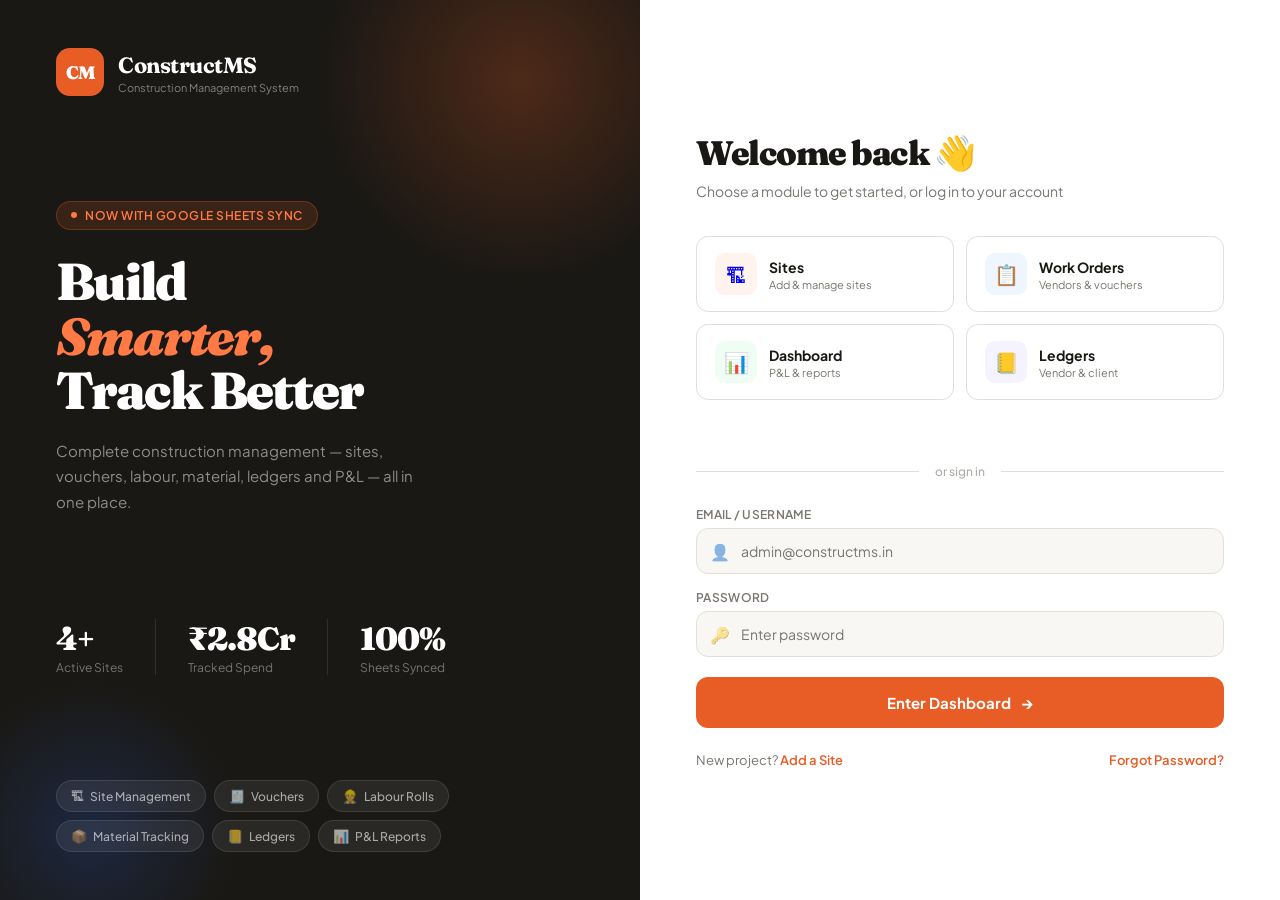
==== commit afbda58f: "Update fmt.Println message from 'Hello' to 'Goodbye'" ====
--- a/index.html
+++ b/index.html
@@ -3,974 +3,474 @@
 <head>
 <meta charset="UTF-8"/>
 <meta name="viewport" content="width=device-width, initial-scale=1.0"/>
-<title>CMS — Construction Management System</title>
-<link href="https://fonts.googleapis.com/css2?family=Syne:wght@400;600;700;800&family=DM+Sans:ital,wght@0,300;0,400;0,500;1,300&display=swap" rel="stylesheet"/>
+<title>ConstructMS — Construction Management System</title>
+<link href="https://fonts.googleapis.com/css2?family=Plus+Jakarta+Sans:wght@300;400;500;600;700;800&family=Fraunces:ital,wght@0,700;0,900;1,700&display=swap" rel="stylesheet"/>
 <style>
-:root {
-  --bg: #0f0f0e;
-  --surface: #181816;
-  --surface2: #222220;
-  --border: #2e2e2a;
-  --amber: #f59e0b;
-  --amber-light: #fcd34d;
-  --amber-dim: rgba(245,158,11,0.12);
-  --blue: #3b82f6;
-  --blue-dim: rgba(59,130,246,0.12);
-  --green: #22c55e;
-  --green-dim: rgba(34,197,94,0.10);
-  --purple: #a78bfa;
-  --purple-dim: rgba(167,139,250,0.12);
-  --red: #f87171;
-  --text: #e8e6df;
-  --text-muted: #7a7870;
-  --text-dim: #4a4845;
-  --radius: 10px;
-  --radius-lg: 16px;
-  --shadow: 0 4px 24px rgba(0,0,0,0.4);
-}
-* { box-sizing: border-box; margin: 0; padding: 0; }
-
-body {
-  font-family: 'DM Sans', sans-serif;
-  background: var(--bg);
-  color: var(--text);
-  min-height: 100vh;
-  overflow-x: hidden;
-}
-
-/* ── HEADER ── */
-header {
-  display: flex; align-items: center; justify-content: space-between;
-  padding: 18px 32px;
-  border-bottom: 1px solid var(--border);
-  background: var(--surface);
-  position: sticky; top: 0; z-index: 100;
-}
-.logo { display: flex; align-items: center; gap: 12px; }
-.logo-icon {
-  width: 38px; height: 38px; border-radius: 8px;
-  background: var(--amber); display: flex; align-items: center; justify-content: center;
-  font-family: 'Syne', sans-serif; font-weight: 800; font-size: 16px; color: #0f0f0e;
-}
-.logo-text { font-family: 'Syne', sans-serif; font-weight: 700; font-size: 18px; letter-spacing: -0.3px; }
-.logo-sub { font-size: 11px; color: var(--text-muted); margin-top: 1px; }
-nav { display: flex; gap: 4px; }
-nav button {
-  background: none; border: none; color: var(--text-muted); font-family: 'DM Sans', sans-serif;
-  font-size: 13px; padding: 7px 14px; border-radius: 7px; cursor: pointer; transition: all .2s;
-}
-nav button:hover, nav button.active {
-  background: var(--surface2); color: var(--text);
-}
-.header-right { display: flex; align-items: center; gap: 10px; }
-.site-badge {
-  background: var(--amber-dim); border: 1px solid rgba(245,158,11,.25);
-  color: var(--amber); border-radius: 20px; padding: 5px 14px; font-size: 12px; font-weight: 500;
-  cursor: pointer; display: flex; align-items: center; gap: 6px;
-}
-.status-dot { width: 7px; height: 7px; border-radius: 50%; background: var(--green); animation: pulse 2s infinite; }
-@keyframes pulse { 0%,100%{opacity:1} 50%{opacity:.4} }
-.sync-btn {
-  background: var(--surface2); border: 1px solid var(--border); color: var(--text-muted);
-  font-size: 12px; padding: 7px 14px; border-radius: 7px; cursor: pointer; transition: all .2s;
-  font-family: 'DM Sans', sans-serif;
-}
-.sync-btn:hover { border-color: var(--amber); color: var(--amber); }
-
-/* ── LAYOUT ── */
-.app { display: flex; min-height: calc(100vh - 61px); }
-aside {
-  width: 220px; flex-shrink: 0;
-  border-right: 1px solid var(--border); background: var(--surface);
-  padding: 20px 12px; display: flex; flex-direction: column; gap: 4px;
-}
-.aside-section { font-size: 10px; color: var(--text-dim); letter-spacing: 1.2px; text-transform: uppercase;
-  padding: 12px 8px 6px; font-weight: 600; }
-.aside-item {
-  display: flex; align-items: center; gap: 10px;
-  padding: 9px 10px; border-radius: 8px; cursor: pointer;
-  font-size: 13px; color: var(--text-muted); transition: all .15s;
-  border: 1px solid transparent;
-}
-.aside-item:hover { background: var(--surface2); color: var(--text); }
-.aside-item.active { background: var(--amber-dim); color: var(--amber); border-color: rgba(245,158,11,.2); }
-.aside-icon { font-size: 15px; width: 20px; text-align: center; }
-.aside-badge {
-  margin-left: auto; background: var(--surface2); color: var(--text-muted);
-  border-radius: 20px; font-size: 10px; padding: 2px 7px; font-weight: 600;
-}
-.aside-badge.alert { background: rgba(248,113,113,.12); color: var(--red); }
-
-main { flex: 1; padding: 28px 32px; overflow-y: auto; background: var(--bg); }
-
-/* ── DASHBOARD CARDS ── */
-.page { display: none; }
-.page.active { display: block; }
-.page-title {
-  font-family: 'Syne', sans-serif; font-weight: 700; font-size: 22px;
-  margin-bottom: 6px; letter-spacing: -0.4px;
-}
-.page-sub { color: var(--text-muted); font-size: 13px; margin-bottom: 24px; }
-
-.kpi-grid { display: grid; grid-template-columns: repeat(4,1fr); gap: 16px; margin-bottom: 24px; }
-.kpi-card {
-  background: var(--surface); border: 1px solid var(--border);
-  border-radius: var(--radius-lg); padding: 20px;
-  transition: border-color .2s;
-}
-.kpi-card:hover { border-color: var(--amber); }
-.kpi-label { font-size: 11px; color: var(--text-muted); text-transform: uppercase; letter-spacing: 0.8px; margin-bottom: 10px; }
-.kpi-value { font-family: 'Syne', sans-serif; font-weight: 700; font-size: 26px; letter-spacing: -0.5px; }
-.kpi-value.amber { color: var(--amber); }
-.kpi-value.green { color: var(--green); }
-.kpi-value.blue { color: var(--blue); }
-.kpi-value.red { color: var(--red); }
-.kpi-change { font-size: 11px; margin-top: 6px; display: flex; align-items: center; gap: 4px; }
-.kpi-change.up { color: var(--green); }
-.kpi-change.down { color: var(--red); }
-
-.grid-2 { display: grid; grid-template-columns: 1fr 1fr; gap: 16px; margin-bottom: 24px; }
-.grid-3 { display: grid; grid-template-columns: 1fr 1fr 1fr; gap: 16px; margin-bottom: 16px; }
-.card {
-  background: var(--surface); border: 1px solid var(--border);
-  border-radius: var(--radius-lg); padding: 20px;
-}
-.card-title {
-  font-family: 'Syne', sans-serif; font-weight: 600; font-size: 14px;
-  margin-bottom: 16px; display: flex; align-items: center; justify-content: space-between;
-}
-.card-action { font-size: 11px; color: var(--amber); cursor: pointer; font-weight: 400; }
-
-/* ── TABLES ── */
-table { width: 100%; border-collapse: collapse; }
-th { font-size: 11px; color: var(--text-dim); text-transform: uppercase; letter-spacing: 0.8px;
-     padding: 0 12px 10px; text-align: left; font-weight: 600; }
-td { padding: 11px 12px; font-size: 13px; color: var(--text); border-top: 1px solid var(--border); }
-tr:hover td { background: var(--surface2); }
-
-.tag {
-  display: inline-flex; align-items: center; gap: 5px;
-  padding: 3px 10px; border-radius: 20px; font-size: 11px; font-weight: 500;
-}
-.tag.green { background: var(--green-dim); color: var(--green); }
-.tag.amber { background: var(--amber-dim); color: var(--amber); }
-.tag.blue { background: var(--blue-dim); color: var(--blue); }
-.tag.red { background: rgba(248,113,113,.1); color: var(--red); }
-.tag.purple { background: var(--purple-dim); color: var(--purple); }
-
-/* ── FORM ── */
-.form-grid { display: grid; grid-template-columns: 1fr 1fr; gap: 16px; margin-bottom: 20px; }
-.form-grid.cols3 { grid-template-columns: 1fr 1fr 1fr; }
-.form-group { display: flex; flex-direction: column; gap: 6px; }
-.form-group label { font-size: 12px; color: var(--text-muted); font-weight: 500; }
-.form-group input, .form-group select, .form-group textarea {
-  background: var(--surface2); border: 1px solid var(--border);
-  color: var(--text); border-radius: 8px; padding: 10px 12px; font-size: 13px;
-  font-family: 'DM Sans', sans-serif; transition: border-color .2s; outline: none;
-}
-.form-group input:focus, .form-group select:focus, .form-group textarea:focus {
-  border-color: var(--amber);
-}
-.form-group select option { background: var(--surface2); }
-
-.btn {
-  display: inline-flex; align-items: center; gap: 8px;
-  padding: 10px 20px; border-radius: 8px; font-size: 13px; font-weight: 500;
-  cursor: pointer; border: none; transition: all .15s; font-family: 'DM Sans', sans-serif;
-}
-.btn-primary { background: var(--amber); color: #0f0f0e; }
-.btn-primary:hover { background: var(--amber-light); }
-.btn-secondary { background: var(--surface2); color: var(--text); border: 1px solid var(--border); }
-.btn-secondary:hover { border-color: var(--amber); color: var(--amber); }
-.btn-danger { background: rgba(248,113,113,.15); color: var(--red); border: 1px solid rgba(248,113,113,.2); }
-
-/* ── PROGRESS BAR ── */
-.prog-wrap { background: var(--surface2); border-radius: 99px; height: 6px; overflow: hidden; margin-top: 6px; }
-.prog-fill { height: 100%; border-radius: 99px; transition: width .5s ease; }
-.prog-fill.amber { background: var(--amber); }
-.prog-fill.green { background: var(--green); }
-.prog-fill.blue { background: var(--blue); }
-.prog-fill.red { background: var(--red); }
-
-/* ── VOUCHER TIMELINE ── */
-.timeline { display: flex; flex-direction: column; gap: 0; }
-.tl-item { display: flex; gap: 14px; }
-.tl-line { display: flex; flex-direction: column; align-items: center; width: 32px; flex-shrink: 0; }
-.tl-dot { width: 10px; height: 10px; border-radius: 50%; flex-shrink: 0; margin-top: 4px; }
-.tl-vert { flex: 1; width: 2px; background: var(--border); margin: 4px 0; }
-.tl-content { padding-bottom: 18px; flex: 1; }
-.tl-title { font-size: 13px; font-weight: 500; }
-.tl-meta { font-size: 11px; color: var(--text-muted); margin-top: 3px; }
-
-/* ── NOTIFICATION ── */
-.notif {
-  position: fixed; bottom: 24px; right: 24px; z-index: 999;
-  background: var(--surface); border: 1px solid var(--border);
-  border-radius: var(--radius-lg); padding: 16px 20px; max-width: 320px;
-  display: flex; align-items: flex-start; gap: 12px;
-  box-shadow: var(--shadow); transform: translateY(80px); opacity: 0;
-  transition: all .3s ease; pointer-events: none;
-}
-.notif.show { transform: translateY(0); opacity: 1; pointer-events: all; }
-.notif-icon { font-size: 20px; }
-.notif-title { font-size: 13px; font-weight: 600; }
-.notif-body { font-size: 12px; color: var(--text-muted); margin-top: 3px; }
-
-/* ── LOADING ── */
-.spinner {
-  display: inline-block; width: 14px; height: 14px;
-  border: 2px solid var(--border); border-top-color: var(--amber);
-  border-radius: 50%; animation: spin .6s linear infinite;
-}
-@keyframes spin { to { transform: rotate(360deg); } }
-
-/* ── FLOW DIAGRAM ── */
-.flow-steps { display: flex; align-items: center; gap: 0; margin: 20px 0; flex-wrap: wrap; gap: 8px; }
-.flow-step {
-  display: flex; flex-direction: column; align-items: center; gap: 6px;
-  padding: 12px 18px; border-radius: var(--radius); min-width: 120px; text-align: center;
-}
-.flow-step-num { font-size: 10px; text-transform: uppercase; letter-spacing: 1px; opacity: .6; }
-.flow-step-label { font-size: 13px; font-weight: 600; }
-.flow-step-sub { font-size: 11px; opacity: .7; }
-.flow-arrow { color: var(--text-dim); font-size: 18px; }
-.fs-orange { background: var(--amber-dim); border: 1px solid rgba(245,158,11,.2); color: var(--amber); }
-.fs-blue { background: var(--blue-dim); border: 1px solid rgba(59,130,246,.2); color: var(--blue); }
-.fs-green { background: var(--green-dim); border: 1px solid rgba(34,197,94,.15); color: var(--green); }
-.fs-lime { background: rgba(163,230,53,.1); border: 1px solid rgba(163,230,53,.2); color: #a3e635; }
-
-/* ── LEDGER ITEM ── */
-.ledger-row { display: flex; align-items: center; justify-content: space-between; padding: 11px 0; border-bottom: 1px solid var(--border); }
-.ledger-row:last-child { border-bottom: none; }
-.ledger-name { font-size: 13px; }
-.ledger-date { font-size: 11px; color: var(--text-muted); }
-.ledger-amount { font-size: 14px; font-weight: 600; font-family: 'Syne', sans-serif; }
-.ledger-amount.cr { color: var(--green); }
-.ledger-amount.dr { color: var(--red); }
-
-/* RESPONSIVE */
-@media (max-width: 900px) {
-  .kpi-grid { grid-template-columns: repeat(2,1fr); }
-  aside { width: 60px; }
-  .aside-item span:not(.aside-icon) { display: none; }
-  .aside-badge { display: none; }
-}
+  :root {
+    --white: #ffffff;
+    --off-white: #f8f7f4;
+    --surface: #f0eeea;
+    --border: #e2dfd8;
+    --text: #1a1814;
+    --text-muted: #7a7670;
+    --text-light: #b0ada8;
+    --accent: #e85d26;
+    --accent-light: #ff7a45;
+    --accent-bg: #fff3ee;
+    --blue: #2563eb;
+    --blue-bg: #eff6ff;
+    --green: #16a34a;
+    --green-bg: #f0fdf4;
+    --amber: #d97706;
+    --amber-bg: #fffbeb;
+    --purple: #7c3aed;
+    --purple-bg: #f5f3ff;
+    --shadow-sm: 0 1px 3px rgba(0,0,0,0.06), 0 1px 2px rgba(0,0,0,0.04);
+    --shadow: 0 4px 16px rgba(0,0,0,0.08), 0 2px 6px rgba(0,0,0,0.04);
+    --shadow-lg: 0 20px 60px rgba(0,0,0,0.12), 0 8px 24px rgba(0,0,0,0.06);
+    --radius: 12px;
+    --radius-lg: 20px;
+    --radius-xl: 28px;
+  }
+  * { box-sizing: border-box; margin: 0; padding: 0; }
+  body {
+    font-family: 'Plus Jakarta Sans', sans-serif;
+    background: var(--off-white);
+    color: var(--text);
+    min-height: 100vh;
+    overflow-x: hidden;
+  }
+
+  /* ── NOISE TEXTURE OVERLAY ── */
+  body::before {
+    content: '';
+    position: fixed; inset: 0;
+    background-image: url("data:image/svg+xml,%3Csvg viewBox='0 0 256 256' xmlns='http://www.w3.org/2000/svg'%3E%3Cfilter id='noise'%3E%3CfeTurbulence type='fractalNoise' baseFrequency='0.9' numOctaves='4' stitchTiles='stitch'/%3E%3C/filter%3E%3Crect width='100%25' height='100%25' filter='url(%23noise)' opacity='0.03'/%3E%3C/svg%3E");
+    pointer-events: none; z-index: 0; opacity: 0.4;
+  }
+
+  /* ── LAYOUT ── */
+  .page-wrap {
+    display: grid;
+    grid-template-columns: 1fr 1fr;
+    min-height: 100vh;
+    position: relative; z-index: 1;
+  }
+
+  /* ── LEFT PANEL ── */
+  .left-panel {
+    background: var(--text);
+    padding: 48px 56px;
+    display: flex; flex-direction: column;
+    justify-content: space-between;
+    position: relative; overflow: hidden;
+  }
+  .left-panel::before {
+    content: '';
+    position: absolute;
+    top: -120px; right: -80px;
+    width: 400px; height: 400px;
+    background: radial-gradient(circle, rgba(232,93,38,0.25) 0%, transparent 70%);
+    pointer-events: none;
+  }
+  .left-panel::after {
+    content: '';
+    position: absolute;
+    bottom: -80px; left: -60px;
+    width: 300px; height: 300px;
+    background: radial-gradient(circle, rgba(37,99,235,0.2) 0%, transparent 70%);
+    pointer-events: none;
+  }
+
+  .brand {
+    display: flex; align-items: center; gap: 14px;
+    position: relative; z-index: 1;
+  }
+  .brand-icon {
+    width: 48px; height: 48px;
+    background: var(--accent);
+    border-radius: 14px;
+    display: flex; align-items: center; justify-content: center;
+    font-family: 'Fraunces', serif;
+    font-weight: 900; font-size: 18px;
+    color: white; letter-spacing: -1px;
+  }
+  .brand-name {
+    font-family: 'Fraunces', serif;
+    font-weight: 700; font-size: 22px;
+    color: white; letter-spacing: -0.5px;
+  }
+  .brand-tag {
+    font-size: 11px; color: rgba(255,255,255,0.45);
+    margin-top: 2px; font-weight: 400;
+  }
+
+  .hero-text { position: relative; z-index: 1; }
+  .hero-label {
+    display: inline-flex; align-items: center; gap: 8px;
+    background: rgba(232,93,38,0.15);
+    border: 1px solid rgba(232,93,38,0.3);
+    color: var(--accent-light);
+    padding: 6px 14px; border-radius: 100px;
+    font-size: 12px; font-weight: 600;
+    letter-spacing: 0.5px; text-transform: uppercase;
+    margin-bottom: 24px;
+  }
+  .hero-label::before {
+    content: ''; width: 6px; height: 6px;
+    background: var(--accent-light);
+    border-radius: 50%;
+    animation: blink 2s infinite;
+  }
+  @keyframes blink { 0%,100%{opacity:1} 50%{opacity:0.3} }
+
+  .hero-heading {
+    font-family: 'Fraunces', serif;
+    font-size: 52px; font-weight: 900;
+    line-height: 1.05; letter-spacing: -2px;
+    color: white; margin-bottom: 20px;
+  }
+  .hero-heading em {
+    font-style: italic; color: var(--accent-light);
+  }
+  .hero-sub {
+    font-size: 15px; color: rgba(255,255,255,0.5);
+    line-height: 1.7; max-width: 380px;
+    font-weight: 400;
+  }
+
+  .stats-row {
+    display: flex; gap: 32px;
+    position: relative; z-index: 1;
+  }
+  .stat-item {}
+  .stat-val {
+    font-family: 'Fraunces', serif;
+    font-size: 32px; font-weight: 900;
+    color: white; letter-spacing: -1px;
+  }
+  .stat-label {
+    font-size: 12px; color: rgba(255,255,255,0.4);
+    margin-top: 2px;
+  }
+  .stat-divider {
+    width: 1px; background: rgba(255,255,255,0.1);
+  }
+
+  .feature-pills {
+    display: flex; flex-wrap: wrap; gap: 8px;
+    position: relative; z-index: 1;
+  }
+  .pill {
+    display: flex; align-items: center; gap: 6px;
+    background: rgba(255,255,255,0.07);
+    border: 1px solid rgba(255,255,255,0.1);
+    color: rgba(255,255,255,0.6);
+    padding: 7px 14px; border-radius: 100px;
+    font-size: 12px; font-weight: 500;
+  }
+  .pill-icon { font-size: 13px; }
+
+  /* ── RIGHT PANEL ── */
+  .right-panel {
+    padding: 48px 56px;
+    display: flex; flex-direction: column;
+    justify-content: center;
+    background: var(--white);
+  }
+
+  .form-header { margin-bottom: 36px; }
+  .form-title {
+    font-family: 'Fraunces', serif;
+    font-size: 34px; font-weight: 900;
+    letter-spacing: -1.5px; color: var(--text);
+    margin-bottom: 8px;
+  }
+  .form-subtitle {
+    font-size: 14px; color: var(--text-muted);
+    font-weight: 400;
+  }
+
+  .quick-nav {
+    display: grid; grid-template-columns: 1fr 1fr;
+    gap: 12px; margin-bottom: 36px;
+  }
+  .nav-card {
+    display: flex; align-items: center; gap: 12px;
+    padding: 16px 18px;
+    border: 1.5px solid var(--border);
+    border-radius: var(--radius);
+    cursor: pointer;
+    text-decoration: none;
+    transition: all 0.2s ease;
+    background: var(--white);
+  }
+  .nav-card:hover {
+    border-color: var(--accent);
+    background: var(--accent-bg);
+    transform: translateY(-2px);
+    box-shadow: var(--shadow);
+  }
+  .nav-card-icon {
+    width: 42px; height: 42px;
+    border-radius: 10px;
+    display: flex; align-items: center; justify-content: center;
+    font-size: 20px; flex-shrink: 0;
+  }
+  .nav-card-icon.orange { background: var(--accent-bg); }
+  .nav-card-icon.blue   { background: var(--blue-bg); }
+  .nav-card-icon.green  { background: var(--green-bg); }
+  .nav-card-icon.purple { background: var(--purple-bg); }
+
+  .nav-card-text {}
+  .nav-card-title {
+    font-size: 14px; font-weight: 700;
+    color: var(--text); margin-bottom: 2px;
+  }
+  .nav-card-sub {
+    font-size: 11px; color: var(--text-muted);
+  }
+
+  .divider {
+    display: flex; align-items: center; gap: 16px;
+    margin: 28px 0;
+  }
+  .divider-line { flex: 1; height: 1px; background: var(--border); }
+  .divider-text { font-size: 12px; color: var(--text-light); font-weight: 500; }
+
+  .login-form { display: flex; flex-direction: column; gap: 16px; }
+  .input-group { display: flex; flex-direction: column; gap: 6px; }
+  .input-label {
+    font-size: 12px; font-weight: 600;
+    color: var(--text-muted); letter-spacing: 0.3px;
+    text-transform: uppercase;
+  }
+  .input-wrap { position: relative; }
+  .input-wrap input {
+    width: 100%;
+    padding: 13px 16px 13px 44px;
+    background: var(--off-white);
+    border: 1.5px solid var(--border);
+    border-radius: var(--radius);
+    font-family: 'Plus Jakarta Sans', sans-serif;
+    font-size: 14px; color: var(--text);
+    outline: none; transition: all 0.2s;
+  }
+  .input-wrap input:focus {
+    border-color: var(--accent);
+    background: var(--white);
+    box-shadow: 0 0 0 4px rgba(232,93,38,0.08);
+  }
+  .input-icon {
+    position: absolute; left: 14px; top: 50%;
+    transform: translateY(-50%);
+    font-size: 16px; pointer-events: none;
+    opacity: 0.5;
+  }
+
+  .btn-login {
+    display: flex; align-items: center; justify-content: center; gap: 10px;
+    padding: 15px 28px;
+    background: var(--accent);
+    color: white;
+    border: none; border-radius: var(--radius);
+    font-family: 'Plus Jakarta Sans', sans-serif;
+    font-size: 15px; font-weight: 700;
+    cursor: pointer; transition: all 0.2s;
+    margin-top: 4px;
+  }
+  .btn-login:hover {
+    background: var(--accent-light);
+    transform: translateY(-1px);
+    box-shadow: 0 8px 24px rgba(232,93,38,0.3);
+  }
+  .btn-login:active { transform: translateY(0); }
+
+  .bottom-links {
+    display: flex; justify-content: space-between; align-items: center;
+    margin-top: 24px;
+  }
+  .link-text { font-size: 13px; color: var(--text-muted); }
+  .link { color: var(--accent); text-decoration: none; font-weight: 600; }
+
+  /* ── ANIMATIONS ── */
+  @keyframes fadeUp {
+    from { opacity: 0; transform: translateY(20px); }
+    to { opacity: 1; transform: translateY(0); }
+  }
+  .fade-up { animation: fadeUp 0.5s ease forwards; }
+  .fade-up-1 { animation-delay: 0.1s; opacity: 0; }
+  .fade-up-2 { animation-delay: 0.2s; opacity: 0; }
+  .fade-up-3 { animation-delay: 0.3s; opacity: 0; }
+  .fade-up-4 { animation-delay: 0.4s; opacity: 0; }
+
+  /* ── TOAST ── */
+  .toast {
+    position: fixed; bottom: 28px; right: 28px;
+    background: var(--text); color: white;
+    padding: 14px 20px; border-radius: var(--radius);
+    font-size: 13px; font-weight: 500;
+    display: flex; align-items: center; gap: 10px;
+    box-shadow: var(--shadow-lg);
+    transform: translateY(80px); opacity: 0;
+    transition: all 0.3s cubic-bezier(0.34,1.56,0.64,1);
+    z-index: 999;
+  }
+  .toast.show { transform: translateY(0); opacity: 1; }
+
+  @media (max-width: 768px) {
+    .page-wrap { grid-template-columns: 1fr; }
+    .left-panel { display: none; }
+    .right-panel { padding: 32px 24px; }
+  }
 </style>
 </head>
 <body>
 
-<!-- HEADER -->
-<header>
-  <div class="logo">
-    <div class="logo-icon">CMS</div>
-    <div>
-      <div class="logo-text">ConstructMS</div>
-      <div class="logo-sub">Construction Management System</div>
+<div class="page-wrap">
+
+  <!-- LEFT: BRANDING -->
+  <div class="left-panel">
+    <div class="brand fade-up fade-up-1">
+      <div class="brand-icon">CM</div>
+      <div>
+        <div class="brand-name">ConstructMS</div>
+        <div class="brand-tag">Construction Management System</div>
+      </div>
+    </div>
+
+    <div class="hero-text fade-up fade-up-2">
+      <div class="hero-label">Now with Google Sheets Sync</div>
+      <h1 class="hero-heading">Build<br/><em>Smarter,</em><br/>Track Better</h1>
+      <p class="hero-sub">Complete construction management — sites, vouchers, labour, material, ledgers and P&L — all in one place.</p>
+    </div>
+
+    <div class="stats-row fade-up fade-up-3">
+      <div class="stat-item">
+        <div class="stat-val">4+</div>
+        <div class="stat-label">Active Sites</div>
+      </div>
+      <div class="stat-divider"></div>
+      <div class="stat-item">
+        <div class="stat-val">₹2.8Cr</div>
+        <div class="stat-label">Tracked Spend</div>
+      </div>
+      <div class="stat-divider"></div>
+      <div class="stat-item">
+        <div class="stat-val">100%</div>
+        <div class="stat-label">Sheets Synced</div>
+      </div>
+    </div>
+
+    <div class="feature-pills fade-up fade-up-4">
+      <div class="pill"><span class="pill-icon">🏗</span> Site Management</div>
+      <div class="pill"><span class="pill-icon">🧾</span> Vouchers</div>
+      <div class="pill"><span class="pill-icon">👷</span> Labour Rolls</div>
+      <div class="pill"><span class="pill-icon">📦</span> Material Tracking</div>
+      <div class="pill"><span class="pill-icon">📒</span> Ledgers</div>
+      <div class="pill"><span class="pill-icon">📊</span> P&L Reports</div>
     </div>
   </div>
-  <nav>
-    <button class="active" onclick="showPage('dashboard',this)">Dashboard</button>
-    <button onclick="showPage('sites',this)">Sites</button>
-    <button onclick="showPage('vouchers',this)">Vouchers</button>
-    <button onclick="showPage('ledgers',this)">Ledgers</button>
-    <button onclick="showPage('reports',this)">Reports</button>
-  </nav>
-  <div class="header-right">
-    <div class="site-badge">
-      <span class="status-dot"></span>
-      Synced with Sheets
-    </div>
-    <button class="sync-btn" onclick="syncNow()">⟳ Sync Now</button>
+
+  <!-- RIGHT: NAVIGATION + LOGIN -->
+  <div class="right-panel">
+    <div class="form-header fade-up fade-up-1">
+      <h2 class="form-title">Welcome back 👋</h2>
+      <p class="form-subtitle">Choose a module to get started, or log in to your account</p>
+    </div>
+
+    <div class="quick-nav fade-up fade-up-2">
+      <a href="sites.html" class="nav-card">
+        <div class="nav-card-icon orange">🏗</div>
+        <div class="nav-card-text">
+          <div class="nav-card-title">Sites</div>
+          <div class="nav-card-sub">Add & manage sites</div>
+        </div>
+      </a>
+      <a href="workorder.html" class="nav-card">
+        <div class="nav-card-icon blue">📋</div>
+        <div class="nav-card-text">
+          <div class="nav-card-title">Work Orders</div>
+          <div class="nav-card-sub">Vendors & vouchers</div>
+        </div>
+      </a>
+      <a href="dashboard.html" class="nav-card">
+        <div class="nav-card-icon green">📊</div>
+        <div class="nav-card-text">
+          <div class="nav-card-title">Dashboard</div>
+          <div class="nav-card-sub">P&L & reports</div>
+        </div>
+      </a>
+      <a href="#" class="nav-card" onclick="toast('Ledgers coming soon!','📒')">
+        <div class="nav-card-icon purple">📒</div>
+        <div class="nav-card-text">
+          <div class="nav-card-title">Ledgers</div>
+          <div class="nav-card-sub">Vendor & client</div>
+        </div>
+      </a>
+    </div>
+
+    <div class="divider">
+      <div class="divider-line"></div>
+      <div class="divider-text">or sign in</div>
+      <div class="divider-line"></div>
+    </div>
+
+    <div class="login-form fade-up fade-up-3">
+      <div class="input-group">
+        <label class="input-label">Email / Username</label>
+        <div class="input-wrap">
+          <span class="input-icon">👤</span>
+          <input type="text" placeholder="admin@constructms.in" id="inp-user"/>
+        </div>
+      </div>
+      <div class="input-group">
+        <label class="input-label">Password</label>
+        <div class="input-wrap">
+          <span class="input-icon">🔑</span>
+          <input type="password" placeholder="Enter password" id="inp-pass"/>
+        </div>
+      </div>
+      <button class="btn-login" onclick="handleLogin()">
+        Enter Dashboard
+        <span style="font-size:16px;">→</span>
+      </button>
+    </div>
+
+    <div class="bottom-links fade-up fade-up-4">
+      <span class="link-text">New project? <a href="sites.html" class="link">Add a Site</a></span>
+      <a href="#" class="link" style="font-size:13px;">Forgot Password?</a>
+    </div>
   </div>
-</header>
-
-<div class="app">
-
-<!-- SIDEBAR -->
-<aside>
-  <div class="aside-section">Modules</div>
-  <div class="aside-item active" onclick="showPage('dashboard',this);setAside(this)">
-    <span class="aside-icon">⊞</span><span>Dashboard</span>
-  </div>
-  <div class="aside-item" onclick="showPage('sites',this);setAside(this)">
-    <span class="aside-icon">🏗</span><span>Sites</span>
-    <span class="aside-badge">4</span>
-  </div>
-  <div class="aside-item" onclick="showPage('vouchers',this);setAside(this)">
-    <span class="aside-icon">🧾</span><span>Vouchers</span>
-    <span class="aside-badge alert">3</span>
-  </div>
-
-  <div class="aside-section">Cost Heads</div>
-  <div class="aside-item" onclick="showPage('labour',this);setAside(this)">
-    <span class="aside-icon">👷</span><span>Labour</span>
-  </div>
-  <div class="aside-item" onclick="showPage('material',this);setAside(this)">
-    <span class="aside-icon">📦</span><span>Material</span>
-  </div>
-  <div class="aside-item" onclick="showPage('machinery',this);setAside(this)">
-    <span class="aside-icon">🚜</span><span>Machinery</span>
-  </div>
-
-  <div class="aside-section">Finance</div>
-  <div class="aside-item" onclick="showPage('ledgers',this);setAside(this)">
-    <span class="aside-icon">📒</span><span>Ledgers</span>
-  </div>
-  <div class="aside-item" onclick="showPage('cashbook',this);setAside(this)">
-    <span class="aside-icon">💰</span><span>Cash Book</span>
-  </div>
-  <div class="aside-item" onclick="showPage('reports',this);setAside(this)">
-    <span class="aside-icon">📊</span><span>Reports</span>
-  </div>
-</aside>
-
-<!-- MAIN CONTENT -->
-<main>
-
-  <!-- ── DASHBOARD ── -->
-  <div id="page-dashboard" class="page active">
-    <div class="page-title">Dashboard</div>
-    <div class="page-sub" id="dash-sub">Loading data from Google Sheets…</div>
-
-    <div class="kpi-grid" id="kpi-grid">
-      <div class="kpi-card"><div class="kpi-label">Total Expenditure</div><div class="kpi-value amber" id="kpi-exp">—</div><div class="kpi-change" id="kpi-exp-ch"></div></div>
-      <div class="kpi-card"><div class="kpi-label">Client Receivable</div><div class="kpi-value blue" id="kpi-recv">—</div><div class="kpi-change" id="kpi-recv-ch"></div></div>
-      <div class="kpi-card"><div class="kpi-label">Vouchers Pending</div><div class="kpi-value red" id="kpi-pend">—</div><div class="kpi-change" id="kpi-pend-ch"></div></div>
-      <div class="kpi-card"><div class="kpi-label">Net P&L</div><div class="kpi-value green" id="kpi-pl">—</div><div class="kpi-change" id="kpi-pl-ch"></div></div>
-    </div>
-
-    <div class="grid-2">
-      <div class="card">
-        <div class="card-title">Transaction Flow <span class="card-action" onclick="showPage('vouchers',null)">View All →</span></div>
-        <div class="flow-steps">
-          <div class="flow-step fs-orange"><div class="flow-step-num">Step 1</div><div class="flow-step-label">Site Activity</div><div class="flow-step-sub">Labour / Material</div></div>
-          <div class="flow-arrow">→</div>
-          <div class="flow-step fs-blue"><div class="flow-step-num">Step 2</div><div class="flow-step-label">Voucher</div><div class="flow-step-sub">Site + Work Order</div></div>
-          <div class="flow-arrow">→</div>
-          <div class="flow-step fs-green"><div class="flow-step-num">Step 3</div><div class="flow-step-label">Ledger Post</div><div class="flow-step-sub">Vendor / Client</div></div>
-          <div class="flow-arrow">→</div>
-          <div class="flow-step fs-lime"><div class="flow-step-num">Step 4</div><div class="flow-step-label">Dashboard</div><div class="flow-step-sub">Real-time P&L</div></div>
-        </div>
-      </div>
-      <div class="card">
-        <div class="card-title">Cost Distribution</div>
-        <div id="cost-dist">
-          <div style="display:flex;flex-direction:column;gap:12px;">
-            <div><div style="display:flex;justify-content:space-between;font-size:12px;margin-bottom:4px;"><span>Labour</span><span id="pct-labour" class="tag amber">—</span></div><div class="prog-wrap"><div class="prog-fill amber" id="bar-labour" style="width:0%"></div></div></div>
-            <div><div style="display:flex;justify-content:space-between;font-size:12px;margin-bottom:4px;"><span>Material</span><span id="pct-material" class="tag blue">—</span></div><div class="prog-wrap"><div class="prog-fill blue" id="bar-material" style="width:0%"></div></div></div>
-            <div><div style="display:flex;justify-content:space-between;font-size:12px;margin-bottom:4px;"><span>Machinery</span><span id="pct-machinery" class="tag green">—</span></div><div class="prog-wrap"><div class="prog-fill green" id="bar-machinery" style="width:0%"></div></div></div>
-            <div><div style="display:flex;justify-content:space-between;font-size:12px;margin-bottom:4px;"><span>Administration</span><span id="pct-admin" class="tag purple">—</span></div><div class="prog-wrap"><div class="prog-fill" id="bar-admin" style="width:0%;background:var(--purple)"></div></div></div>
-          </div>
-        </div>
-      </div>
-    </div>
-
-    <div class="card">
-      <div class="card-title">Recent Vouchers <span class="card-action" onclick="showPage('vouchers',null)">View All →</span></div>
-      <table>
-        <thead><tr><th>Voucher #</th><th>Site</th><th>Category</th><th>Amount</th><th>Status</th><th>Date</th></tr></thead>
-        <tbody id="recent-vouchers"><tr><td colspan="6" style="text-align:center;color:var(--text-muted);padding:28px;">Loading…</td></tr></tbody>
-      </table>
-    </div>
-  </div>
-
-  <!-- ── SITES ── -->
-  <div id="page-sites" class="page">
-    <div class="page-title">Sites</div>
-    <div class="page-sub">All active construction sites</div>
-    <div class="card">
-      <div class="card-title">Active Sites</div>
-      <table>
-        <thead><tr><th>Site Name</th><th>Location</th><th>Work Order</th><th>Budget</th><th>Spent</th><th>Status</th></tr></thead>
-        <tbody id="sites-table"><tr><td colspan="6" style="text-align:center;color:var(--text-muted);padding:28px;"><span class="spinner"></span> Loading…</td></tr></tbody>
-      </table>
-    </div>
-  </div>
-
-  <!-- ── VOUCHERS ── -->
-  <div id="page-vouchers" class="page">
-    <div class="page-title">Vouchers</div>
-    <div class="page-sub">Create and manage expense vouchers</div>
-
-    <div class="card" style="margin-bottom:20px;">
-      <div class="card-title">New Voucher Entry</div>
-      <div class="form-grid">
-        <div class="form-group"><label>Site</label>
-          <select id="v-site"><option value="">Select site…</option></select></div>
-        <div class="form-group"><label>Work Order</label>
-          <input id="v-wo" type="text" placeholder="WO-2024-XXX"/></div>
-        <div class="form-group"><label>Category</label>
-          <select id="v-cat">
-            <option value="">Select category…</option>
-            <option>Labour</option><option>Material</option>
-            <option>Machinery</option><option>Transport</option><option>Administration</option>
-          </select></div>
-        <div class="form-group"><label>Amount (₹)</label>
-          <input id="v-amount" type="number" placeholder="0.00"/></div>
-        <div class="form-group"><label>Vendor / Party</label>
-          <input id="v-vendor" type="text" placeholder="Party name"/></div>
-        <div class="form-group"><label>Date</label>
-          <input id="v-date" type="date"/></div>
-      </div>
-      <div class="form-group" style="margin-bottom:16px;">
-        <label>Description</label>
-        <textarea id="v-desc" rows="2" placeholder="Work description / details…"></textarea>
-      </div>
-      <div style="display:flex;gap:10px;">
-        <button class="btn btn-primary" onclick="submitVoucher()">✓ Submit Voucher</button>
-        <button class="btn btn-secondary" onclick="clearVoucher()">Clear</button>
-      </div>
-    </div>
-
-    <div class="card">
-      <div class="card-title">Pending Vouchers <span id="pending-count" class="tag red" style="font-size:11px;"></span></div>
-      <table>
-        <thead><tr><th>Voucher #</th><th>Site</th><th>Category</th><th>Vendor</th><th>Amount</th><th>Status</th><th>Action</th></tr></thead>
-        <tbody id="vouchers-table"><tr><td colspan="7" style="text-align:center;color:var(--text-muted);padding:28px;"><span class="spinner"></span> Loading…</td></tr></tbody>
-      </table>
-    </div>
-  </div>
-
-  <!-- ── LEDGERS ── -->
-  <div id="page-ledgers" class="page">
-    <div class="page-title">Ledgers</div>
-    <div class="page-sub">Vendor Ledger · Client Ledger · Cash Book</div>
-    <div class="grid-3">
-      <div class="card">
-        <div class="card-title" style="color:var(--green)">Vendor Ledger</div>
-        <div id="vendor-ledger"><div style="text-align:center;padding:20px;color:var(--text-muted)"><span class="spinner"></span></div></div>
-      </div>
-      <div class="card">
-        <div class="card-title" style="color:var(--blue)">Client Ledger</div>
-        <div id="client-ledger"><div style="text-align:center;padding:20px;color:var(--text-muted)"><span class="spinner"></span></div></div>
-      </div>
-      <div class="card">
-        <div class="card-title" style="color:var(--amber)">Cash Book</div>
-        <div id="cash-ledger"><div style="text-align:center;padding:20px;color:var(--text-muted)"><span class="spinner"></span></div></div>
-      </div>
-    </div>
-  </div>
-
-  <!-- ── LABOUR ── -->
-  <div id="page-labour" class="page">
-    <div class="page-title">Labour Management</div>
-    <div class="page-sub">Daily muster roll and wages</div>
-    <div class="card" style="margin-bottom:16px;">
-      <div class="card-title">Add Labour Entry</div>
-      <div class="form-grid cols3">
-        <div class="form-group"><label>Site</label><select id="l-site"><option>Select site…</option></select></div>
-        <div class="form-group"><label>Worker Name</label><input id="l-name" type="text" placeholder="Name"/></div>
-        <div class="form-group"><label>Trade</label>
-          <select id="l-trade">
-            <option>Mason</option><option>Helper</option><option>Carpenter</option>
-            <option>Electrician</option><option>Plumber</option><option>Supervisor</option>
-          </select></div>
-        <div class="form-group"><label>Days Present</label><input id="l-days" type="number" placeholder="0"/></div>
-        <div class="form-group"><label>Rate / Day (₹)</label><input id="l-rate" type="number" placeholder="0"/></div>
-        <div class="form-group"><label>Month</label><input id="l-month" type="month"/></div>
-      </div>
-      <button class="btn btn-primary" onclick="submitLabour()">Save Entry</button>
-    </div>
-    <div class="card">
-      <div class="card-title">Muster Roll</div>
-      <table>
-        <thead><tr><th>Worker</th><th>Trade</th><th>Site</th><th>Days</th><th>Rate</th><th>Amount</th></tr></thead>
-        <tbody id="labour-table"><tr><td colspan="6" style="text-align:center;color:var(--text-muted);padding:28px;">No entries yet</td></tr></tbody>
-      </table>
-    </div>
-  </div>
-
-  <!-- ── MATERIAL ── -->
-  <div id="page-material" class="page">
-    <div class="page-title">Material Management</div>
-    <div class="page-sub">Stock in / out and GRN tracking</div>
-    <div class="card" style="margin-bottom:16px;">
-      <div class="card-title">Material Entry</div>
-      <div class="form-grid cols3">
-        <div class="form-group"><label>Site</label><select id="m-site"><option>Select site…</option></select></div>
-        <div class="form-group"><label>Material</label><input id="m-name" type="text" placeholder="e.g. Cement, Steel"/></div>
-        <div class="form-group"><label>Type</label>
-          <select id="m-type"><option>Inward</option><option>Outward</option></select></div>
-        <div class="form-group"><label>Qty</label><input id="m-qty" type="number" placeholder="0"/></div>
-        <div class="form-group"><label>Unit</label>
-          <select id="m-unit"><option>Bags</option><option>MT</option><option>Nos</option><option>Cum</option><option>Sqm</option><option>Rmt</option></select></div>
-        <div class="form-group"><label>Rate (₹)</label><input id="m-rate" type="number" placeholder="0"/></div>
-      </div>
-      <button class="btn btn-primary" onclick="submitMaterial()">Save Entry</button>
-    </div>
-    <div class="card">
-      <div class="card-title">Material Ledger</div>
-      <table>
-        <thead><tr><th>Material</th><th>Site</th><th>Type</th><th>Qty</th><th>Unit</th><th>Amount</th></tr></thead>
-        <tbody id="material-table"><tr><td colspan="6" style="text-align:center;color:var(--text-muted);padding:28px;">No entries yet</td></tr></tbody>
-      </table>
-    </div>
-  </div>
-
-  <!-- ── MACHINERY ── -->
-  <div id="page-machinery" class="page">
-    <div class="page-title">Machinery & Equipment</div>
-    <div class="page-sub">Equipment usage log</div>
-    <div class="card">
-      <div class="card-title">Equipment Log</div>
-      <div class="form-grid">
-        <div class="form-group"><label>Site</label><select id="mach-site"><option>Select site…</option></select></div>
-        <div class="form-group"><label>Equipment</label><input id="mach-name" type="text" placeholder="e.g. JCB, Crane"/></div>
-        <div class="form-group"><label>Hours Used</label><input id="mach-hrs" type="number" placeholder="0"/></div>
-        <div class="form-group"><label>Rate/Hour (₹)</label><input id="mach-rate" type="number" placeholder="0"/></div>
-      </div>
-      <button class="btn btn-primary" onclick="submitMachinery()">Save</button>
-    </div>
-  </div>
-
-  <!-- ── CASH BOOK ── -->
-  <div id="page-cashbook" class="page">
-    <div class="page-title">Cash Book</div>
-    <div class="page-sub">All cash & bank transactions</div>
-    <div class="card" style="margin-bottom:16px;">
-      <div class="card-title">New Entry</div>
-      <div class="form-grid cols3">
-        <div class="form-group"><label>Type</label>
-          <select id="cb-type"><option>Cash In</option><option>Cash Out</option><option>Bank In</option><option>Bank Out</option></select></div>
-        <div class="form-group"><label>Party</label><input id="cb-party" type="text" placeholder="Party name"/></div>
-        <div class="form-group"><label>Amount (₹)</label><input id="cb-amount" type="number" placeholder="0"/></div>
-        <div class="form-group"><label>Narration</label><input id="cb-narr" type="text" placeholder="Brief note"/></div>
-        <div class="form-group"><label>Date</label><input id="cb-date" type="date"/></div>
-        <div class="form-group"><label>Site (optional)</label><select id="cb-site"><option>—</option></select></div>
-      </div>
-      <button class="btn btn-primary" onclick="submitCashBook()">Save Entry</button>
-    </div>
-    <div class="card">
-      <div class="card-title">Cash Book Entries</div>
-      <table>
-        <thead><tr><th>Date</th><th>Type</th><th>Party</th><th>Narration</th><th>Amount</th></tr></thead>
-        <tbody id="cashbook-table"><tr><td colspan="5" style="text-align:center;color:var(--text-muted);padding:28px;"><span class="spinner"></span> Loading…</td></tr></tbody>
-      </table>
-    </div>
-  </div>
-
-  <!-- ── REPORTS ── -->
-  <div id="page-reports" class="page">
-    <div class="page-title">Reports</div>
-    <div class="page-sub">Cost vs Budget · P&L · Cashflow · Ledger Statements</div>
-    <div class="grid-2">
-      <div class="card">
-        <div class="card-title">Site-wise Cost Summary</div>
-        <table>
-          <thead><tr><th>Site</th><th>Budget</th><th>Spent</th><th>Variance</th></tr></thead>
-          <tbody id="report-sites"><tr><td colspan="4" style="text-align:center;color:var(--text-muted);padding:20px;"><span class="spinner"></span></td></tr></tbody>
-        </table>
-      </div>
-      <div class="card">
-        <div class="card-title">P&L Summary</div>
-        <div id="pl-summary" style="display:flex;flex-direction:column;gap:14px;padding:4px 0;">
-          <div class="ledger-row"><span class="ledger-name">Total Revenue</span><span class="ledger-amount cr" id="rpt-rev">—</span></div>
-          <div class="ledger-row"><span class="ledger-name">Labour Cost</span><span class="ledger-amount dr" id="rpt-lab">—</span></div>
-          <div class="ledger-row"><span class="ledger-name">Material Cost</span><span class="ledger-amount dr" id="rpt-mat">—</span></div>
-          <div class="ledger-row"><span class="ledger-name">Machinery Cost</span><span class="ledger-amount dr" id="rpt-mach">—</span></div>
-          <div class="ledger-row"><span class="ledger-name">Admin / Overhead</span><span class="ledger-amount dr" id="rpt-adm">—</span></div>
-          <div class="ledger-row" style="border-top:2px solid var(--amber);padding-top:12px;">
-            <span class="ledger-name" style="font-weight:600;font-size:14px;">Net Profit / Loss</span>
-            <span class="ledger-amount cr" id="rpt-net" style="font-size:18px;">—</span>
-          </div>
-        </div>
-      </div>
-    </div>
-    <div class="card" style="margin-top:16px;">
-      <div class="card-title">Export Reports</div>
-      <div style="display:flex;gap:10px;flex-wrap:wrap;">
-        <button class="btn btn-secondary" onclick="exportReport('monthly')">📅 Monthly Report</button>
-        <button class="btn btn-secondary" onclick="exportReport('site')">🏗 Site Report</button>
-        <button class="btn btn-secondary" onclick="exportReport('vendor')">📋 Vendor Statement</button>
-        <button class="btn btn-secondary" onclick="exportReport('client')">👔 Client Statement</button>
-      </div>
-    </div>
-  </div>
-
-</main>
+
 </div>
 
-<!-- NOTIFICATION -->
-<div class="notif" id="notif">
-  <div class="notif-icon" id="notif-icon">✅</div>
-  <div><div class="notif-title" id="notif-title"></div><div class="notif-body" id="notif-body"></div></div>
+<div class="toast" id="toast">
+  <span id="toast-icon">✅</span>
+  <span id="toast-msg">Done!</span>
 </div>
 
 <script>
-/* ─────────────────────────────────────────────────────────
-   CONFIG — Replace with your deployed Apps Script URL
-   ───────────────────────────────────────────────────────── */
-const API_URL = 'https://script.google.com/macros/s/YOUR_SCRIPT_ID/exec';
-
-/* ─── NAVIGATION ─── */
-function showPage(id, btn) {
-  document.querySelectorAll('.page').forEach(p => p.classList.remove('active'));
-  const el = document.getElementById('page-' + id);
-  if (el) el.classList.add('active');
-  document.querySelectorAll('nav button').forEach(b => b.classList.remove('active'));
-  if (btn && btn.tagName === 'BUTTON') btn.classList.add('active');
-  // Load page data
-  if (id === 'dashboard') loadDashboard();
-  if (id === 'vouchers') loadVouchers();
-  if (id === 'sites') loadSites();
-  if (id === 'ledgers') loadLedgers();
-  if (id === 'cashbook') loadCashBook();
-  if (id === 'reports') loadReports();
+function handleLogin() {
+  const u = document.getElementById('inp-user').value;
+  const p = document.getElementById('inp-pass').value;
+  if (!u || !p) { toast('Please enter credentials', '⚠️'); return; }
+  toast('Logging in…', '⏳');
+  setTimeout(() => { window.location.href = 'dashboard.html'; }, 1200);
 }
-function setAside(el) {
-  document.querySelectorAll('.aside-item').forEach(a => a.classList.remove('active'));
-  el.classList.add('active');
+
+function toast(msg, icon = '✅') {
+  const t = document.getElementById('toast');
+  document.getElementById('toast-msg').textContent = msg;
+  document.getElementById('toast-icon').textContent = icon;
+  t.classList.add('show');
+  setTimeout(() => t.classList.remove('show'), 2800);
+  return false;
 }
 
-/* ─── NOTIFICATION ─── */
-function notify(icon, title, body, color) {
-  const n = document.getElementById('notif');
-  document.getElementById('notif-icon').textContent = icon;
-  document.getElementById('notif-title').textContent = title;
-  document.getElementById('notif-body').textContent = body;
-  n.classList.add('show');
-  setTimeout(() => n.classList.remove('show'), 3500);
-}
-
-/* ─── API CALL ─── */
-async function api(action, data = {}) {
-  try {
-    const params = new URLSearchParams({ action, ...data });
-    const res = await fetch(`${API_URL}?${params}`);
-    const json = await res.json();
-    return json;
-  } catch (e) {
-    // Demo mode fallback
-    return getDemoData(action);
-  }
-}
-
-/* ─── DEMO DATA (runs when API not connected) ─── */
-function getDemoData(action) {
-  const demos = {
-    getDashboard: {
-      totalExpenditure: 2847650, clientReceivable: 4125000,
-      pendingVouchers: 7, netPL: 1277350,
-      labourPct: 42, materialPct: 35, machineryPct: 14, adminPct: 9,
-      recentVouchers: [
-        { id:'V-2024-089', site:'Site A - Sector 62', category:'Labour', amount:185000, status:'Pending', date:'2024-06-12' },
-        { id:'V-2024-088', site:'Site B - NH8', category:'Material', amount:342000, status:'Approved', date:'2024-06-11' },
-        { id:'V-2024-087', site:'Site C - Dwarka', category:'Machinery', amount:95000, status:'Approved', date:'2024-06-10' },
-      ]
-    },
-    getSites: { sites: [
-      { name:'Site A - Sector 62', location:'Noida', wo:'WO-2024-001', budget:5000000, spent:1850000, status:'Active' },
-      { name:'Site B - NH8', location:'Gurgaon', wo:'WO-2024-002', budget:8000000, spent:3200000, status:'Active' },
-      { name:'Site C - Dwarka', location:'Delhi', wo:'WO-2024-003', budget:3500000, spent:850000, status:'Active' },
-      { name:'Site D - Raj Nagar', location:'Ghaziabad', wo:'WO-2024-004', budget:6000000, spent:4100000, status:'On Hold' },
-    ]},
-    getVouchers: { vouchers: [
-      { id:'V-2024-089', site:'Site A', category:'Labour', vendor:'Ram Contractors', amount:185000, status:'Pending' },
-      { id:'V-2024-086', site:'Site B', category:'Material', vendor:'Steel Suppliers', amount:520000, status:'Pending' },
-      { id:'V-2024-083', site:'Site D', category:'Transport', vendor:'Logistics Co.', amount:78000, status:'Pending' },
-      { id:'V-2024-088', site:'Site B', category:'Material', vendor:'Cement Corp', amount:342000, status:'Approved' },
-      { id:'V-2024-087', site:'Site C', category:'Machinery', vendor:'JCB Rentals', amount:95000, status:'Approved' },
-    ]},
-    getLedgers: {
-      vendor: [
-        { name:'Ram Contractors', date:'12 Jun', amount:185000, type:'dr' },
-        { name:'Steel Suppliers', date:'11 Jun', amount:520000, type:'dr' },
-        { name:'JCB Rentals', date:'10 Jun', amount:95000, type:'cr' },
-      ],
-      client: [
-        { name:'DLF Ltd — RA Bill #4', date:'08 Jun', amount:1250000, type:'cr' },
-        { name:'Retention Release', date:'01 Jun', amount:320000, type:'cr' },
-        { name:'Site A — RA Bill #3', date:'25 May', amount:980000, type:'cr' },
-      ],
-      cash: [
-        { name:'Cash Payment — Labour', date:'12 Jun', amount:45000, type:'dr' },
-        { name:'Client Advance Recd', date:'10 Jun', amount:200000, type:'cr' },
-        { name:'Petty Cash — Admin', date:'09 Jun', amount:8500, type:'dr' },
-      ]
-    },
-    getCashBook: { entries: [
-      { date:'12 Jun', type:'Cash Out', party:'Ram Contractors', narr:'Labour Wages', amount:45000 },
-      { date:'10 Jun', type:'Bank In', party:'DLF Ltd', narr:'RA Bill Payment', amount:1250000 },
-      { date:'09 Jun', type:'Cash Out', party:'Petty Exp', narr:'Site Admin', amount:8500 },
-      { date:'05 Jun', type:'Bank Out', party:'Cement Corp', narr:'Material Payment', amount:342000 },
-    ]},
-    getReports: {
-      sites: [
-        { name:'Site A - Sector 62', budget:5000000, spent:1850000 },
-        { name:'Site B - NH8', budget:8000000, spent:3200000 },
-        { name:'Site C - Dwarka', budget:3500000, spent:850000 },
-        { name:'Site D - Raj Nagar', budget:6000000, spent:4100000 },
-      ],
-      revenue: 4125000, labour: 1196013, material: 996678, machinery: 398706, admin: 256253, net: 1277350
-    }
-  };
-  return demos[action] || {};
-}
-
-/* ─── FORMATTERS ─── */
-const fmt = n => '₹' + Number(n).toLocaleString('en-IN');
-const pct = n => n + '%';
-
-/* ─── DASHBOARD ─── */
-async function loadDashboard() {
-  document.getElementById('dash-sub').textContent = 'Fetching from Google Sheets…';
-  const d = await api('getDashboard');
-  document.getElementById('dash-sub').textContent = 'Live data • Last synced just now';
-  document.getElementById('kpi-exp').textContent = fmt(d.totalExpenditure);
-  document.getElementById('kpi-recv').textContent = fmt(d.clientReceivable);
-  document.getElementById('kpi-pend').textContent = d.pendingVouchers;
-  document.getElementById('kpi-pl').textContent = fmt(d.netPL);
-  document.getElementById('kpi-exp-ch').innerHTML = '<span>↑ 8.2% vs last month</span>';
-  document.getElementById('kpi-exp-ch').className = 'kpi-change down';
-  document.getElementById('kpi-recv-ch').innerHTML = '<span>↑ 3 bills pending</span>';
-  document.getElementById('kpi-recv-ch').className = 'kpi-change up';
-  document.getElementById('kpi-pend-ch').innerHTML = '<span>Requires approval</span>';
-  document.getElementById('kpi-pend-ch').className = 'kpi-change down';
-  document.getElementById('kpi-pl-ch').innerHTML = '<span>Net margin 30.9%</span>';
-  document.getElementById('kpi-pl-ch').className = 'kpi-change up';
-
-  // Cost bars
-  ['labour','material','machinery','admin'].forEach(k => {
-    const pkey = k === 'admin' ? 'adminPct' : k + 'Pct';
-    const v = d[pkey] || 0;
-    document.getElementById('pct-' + k).textContent = pct(v);
-    document.getElementById('bar-' + k).style.width = v + '%';
-  });
-
-  // Recent vouchers
-  const tbody = document.getElementById('recent-vouchers');
-  tbody.innerHTML = (d.recentVouchers || []).map(v => `
-    <tr>
-      <td><strong>${v.id}</strong></td>
-      <td>${v.site}</td>
-      <td><span class="tag ${catColor(v.category)}">${v.category}</span></td>
-      <td><strong>${fmt(v.amount)}</strong></td>
-      <td><span class="tag ${statusColor(v.status)}">${v.status}</span></td>
-      <td>${v.date}</td>
-    </tr>`).join('');
-}
-
-/* ─── SITES ─── */
-async function loadSites() {
-  const d = await api('getSites');
-  const tbody = document.getElementById('sites-table');
-  tbody.innerHTML = (d.sites || []).map(s => {
-    const spentPct = Math.round((s.spent / s.budget) * 100);
-    return `<tr>
-      <td><strong>${s.name}</strong></td>
-      <td>${s.location}</td>
-      <td><span class="tag blue">${s.wo}</span></td>
-      <td>${fmt(s.budget)}</td>
-      <td>
-        ${fmt(s.spent)}
-        <div class="prog-wrap" style="margin-top:4px;"><div class="prog-fill ${spentPct>80?'red':'amber'}" style="width:${spentPct}%"></div></div>
-        <div style="font-size:10px;color:var(--text-muted);margin-top:2px;">${spentPct}% used</div>
-      </td>
-      <td><span class="tag ${s.status==='Active'?'green':s.status==='On Hold'?'amber':'red'}">${s.status}</span></td>
-    </tr>`;
-  }).join('');
-  // Populate site dropdowns
-  populateSiteDropdowns(d.sites || []);
-}
-
-function populateSiteDropdowns(sites) {
-  ['v-site','l-site','m-site','mach-site','cb-site'].forEach(id => {
-    const el = document.getElementById(id);
-    if (!el) return;
-    const first = el.options[0];
-    el.innerHTML = '';
-    el.appendChild(first);
-    sites.forEach(s => {
-      const o = document.createElement('option');
-      o.value = s.name; o.textContent = s.name;
-      el.appendChild(o);
-    });
-  });
-}
-
-/* ─── VOUCHERS ─── */
-async function loadVouchers() {
-  const d = await api('getVouchers');
-  const pending = (d.vouchers || []).filter(v => v.status === 'Pending');
-  document.getElementById('pending-count').textContent = pending.length + ' pending';
-  const tbody = document.getElementById('vouchers-table');
-  tbody.innerHTML = (d.vouchers || []).map(v => `
-    <tr>
-      <td><strong>${v.id}</strong></td>
-      <td>${v.site}</td>
-      <td><span class="tag ${catColor(v.category)}">${v.category}</span></td>
-      <td>${v.vendor}</td>
-      <td><strong>${fmt(v.amount)}</strong></td>
-      <td><span class="tag ${statusColor(v.status)}">${v.status}</span></td>
-      <td>${v.status==='Pending'?`<button class="btn btn-secondary" style="padding:5px 10px;font-size:11px;" onclick="approveVoucher('${v.id}')">Approve</button>`:'-'}</td>
-    </tr>`).join('');
-  // Today's date default
-  if (!document.getElementById('v-date').value) {
-    document.getElementById('v-date').value = new Date().toISOString().split('T')[0];
-  }
-}
-
-async function submitVoucher() {
-  const data = {
-    site: document.getElementById('v-site').value,
-    workOrder: document.getElementById('v-wo').value,
-    category: document.getElementById('v-cat').value,
-    amount: document.getElementById('v-amount').value,
-    vendor: document.getElementById('v-vendor').value,
-    date: document.getElementById('v-date').value,
-    description: document.getElementById('v-desc').value,
-  };
-  if (!data.site || !data.category || !data.amount) {
-    notify('⚠️','Incomplete','Please fill Site, Category and Amount.'); return;
-  }
-  notify('⏳','Submitting…','Sending voucher to Google Sheets');
-  const res = await api('submitVoucher', data);
-  notify('✅','Voucher Submitted',`${data.category} entry sent for approval`);
-  clearVoucher();
-  loadVouchers();
-}
-
-function clearVoucher() {
-  ['v-site','v-wo','v-cat','v-amount','v-vendor','v-date','v-desc'].forEach(id => {
-    const el = document.getElementById(id);
-    if (el) el.value = '';
-  });
-}
-
-async function approveVoucher(id) {
-  notify('⏳','Approving…','Updating ledger in Sheets');
-  await api('approveVoucher', { voucherId: id });
-  notify('✅','Approved',`Voucher ${id} posted to ledger`);
-  loadVouchers();
-}
-
-/* ─── LEDGERS ─── */
-async function loadLedgers() {
-  const d = await api('getLedgers');
-  renderLedger('vendor-ledger', d.vendor || []);
-  renderLedger('client-ledger', d.client || []);
-  renderLedger('cash-ledger', d.cash || []);
-}
-function renderLedger(id, entries) {
-  document.getElementById(id).innerHTML = entries.map(e => `
-    <div class="ledger-row">
-      <div><div class="ledger-name">${e.name}</div><div class="ledger-date">${e.date}</div></div>
-      <div class="ledger-amount ${e.type}">${e.type==='dr'?'- ':'+ '}${fmt(e.amount)}</div>
-    </div>`).join('') || '<div style="color:var(--text-muted);font-size:13px;padding:12px 0;">No entries</div>';
-}
-
-/* ─── CASH BOOK ─── */
-async function loadCashBook() {
-  const d = await api('getCashBook');
-  const tbody = document.getElementById('cashbook-table');
-  tbody.innerHTML = (d.entries || []).map(e => `
-    <tr>
-      <td>${e.date}</td>
-      <td><span class="tag ${e.type.includes('In')?'green':'red'}">${e.type}</span></td>
-      <td>${e.party}</td>
-      <td>${e.narr}</td>
-      <td class="ledger-amount ${e.type.includes('In')?'cr':'dr'}">${e.type.includes('In')?'+':'-'} ${fmt(e.amount)}</td>
-    </tr>`).join('');
-  if (!document.getElementById('cb-date').value)
-    document.getElementById('cb-date').value = new Date().toISOString().split('T')[0];
-}
-
-async function submitCashBook() {
-  const data = {
-    type: document.getElementById('cb-type').value,
-    party: document.getElementById('cb-party').value,
-    amount: document.getElementById('cb-amount').value,
-    narration: document.getElementById('cb-narr').value,
-    date: document.getElementById('cb-date').value,
-    site: document.getElementById('cb-site').value,
-  };
-  if (!data.amount) { notify('⚠️','Error','Amount required'); return; }
-  await api('submitCashBook', data);
-  notify('✅','Saved','Cash book entry recorded');
-  loadCashBook();
-}
-
-/* ─── LABOUR / MATERIAL / MACHINERY ─── */
-async function submitLabour() {
-  const rows = document.getElementById('labour-table');
-  const name = document.getElementById('l-name').value;
-  const days = document.getElementById('l-days').value;
-  const rate = document.getElementById('l-rate').value;
-  if (!name || !days || !rate) { notify('⚠️','Error','Fill all fields'); return; }
-  const amount = days * rate;
-  const data = { worker:name, trade:document.getElementById('l-trade').value, site:document.getElementById('l-site').value, days, rate, amount };
-  await api('submitLabour', data);
-  if (rows.querySelector('td[colspan]')) rows.innerHTML = '';
-  rows.innerHTML += `<tr><td>${name}</td><td>${data.trade}</td><td>${data.site}</td><td>${days}</td><td>${fmt(rate)}</td><td><strong>${fmt(amount)}</strong></td></tr>`;
-  notify('✅','Saved','Labour entry added');
-}
-
-async function submitMaterial() {
-  const name = document.getElementById('m-name').value;
-  const qty = document.getElementById('m-qty').value;
-  const rate = document.getElementById('m-rate').value;
-  if (!name || !qty || !rate) { notify('⚠️','Error','Fill all fields'); return; }
-  const amount = qty * rate;
-  const data = { material:name, site:document.getElementById('m-site').value, type:document.getElementById('m-type').value, qty, unit:document.getElementById('m-unit').value, rate, amount };
-  await api('submitMaterial', data);
-  const rows = document.getElementById('material-table');
-  if (rows.querySelector('td[colspan]')) rows.innerHTML = '';
-  rows.innerHTML += `<tr><td>${name}</td><td>${data.site}</td><td><span class="tag ${data.type==='Inward'?'green':'red'}">${data.type}</span></td><td>${qty}</td><td>${data.unit}</td><td><strong>${fmt(amount)}</strong></td></tr>`;
-  notify('✅','Saved','Material entry added');
-}
-
-async function submitMachinery() {
-  const name = document.getElementById('mach-name').value;
-  const hrs = document.getElementById('mach-hrs').value;
-  const rate = document.getElementById('mach-rate').value;
-  if (!name) { notify('⚠️','Error','Fill equipment name'); return; }
-  const data = { equipment:name, site:document.getElementById('mach-site').value, hours:hrs, rate, amount:hrs*rate };
-  await api('submitMachinery', data);
-  notify('✅','Saved','Equipment log entry added');
-}
-
-/* ─── REPORTS ─── */
-async function loadReports() {
-  const d = await api('getReports');
-  const tbody = document.getElementById('report-sites');
-  tbody.innerHTML = (d.sites || []).map(s => {
-    const v = s.budget - s.spent;
-    return `<tr><td>${s.name}</td><td>${fmt(s.budget)}</td><td>${fmt(s.spent)}</td><td class="ledger-amount ${v>=0?'cr':'dr'}">${v>=0?'+':''}${fmt(v)}</td></tr>`;
-  }).join('');
-  document.getElementById('rpt-rev').textContent = fmt(d.revenue||0);
-  document.getElementById('rpt-lab').textContent = '- ' + fmt(d.labour||0);
-  document.getElementById('rpt-mat').textContent = '- ' + fmt(d.material||0);
-  document.getElementById('rpt-mach').textContent = '- ' + fmt(d.machinery||0);
-  document.getElementById('rpt-adm').textContent = '- ' + fmt(d.admin||0);
-  document.getElementById('rpt-net').textContent = fmt(d.net||0);
-}
-
-async function exportReport(type) {
-  notify('📊','Generating Report',`Requesting ${type} report from Sheets…`);
-  const d = await api('exportReport', { type });
-  setTimeout(() => notify('✅','Report Ready','Check your Google Sheet / Email'), 1500);
-}
-
-/* ─── SYNC ─── */
-async function syncNow() {
-  notify('⟳','Syncing…','Connecting to Google Apps Script');
-  await loadDashboard();
-  notify('✅','Synced','All data updated from Google Sheets');
-}
-
-/* ─── HELPERS ─── */
-function catColor(c) {
-  const m = {Labour:'amber',Material:'blue',Machinery:'green',Transport:'purple',Administration:'purple'};
-  return m[c] || 'blue';
-}
-function statusColor(s) {
-  const m = {Approved:'green',Pending:'amber',Rejected:'red',Posted:'blue'};
-  return m[s] || 'blue';
-}
-
-/* ─── INIT ─── */
-loadDashboard();
-loadSites();
+document.getElementById('inp-pass').addEventListener('keydown', e => {
+  if (e.key === 'Enter') handleLogin();
+});
 </script>
 </body>
 </html>
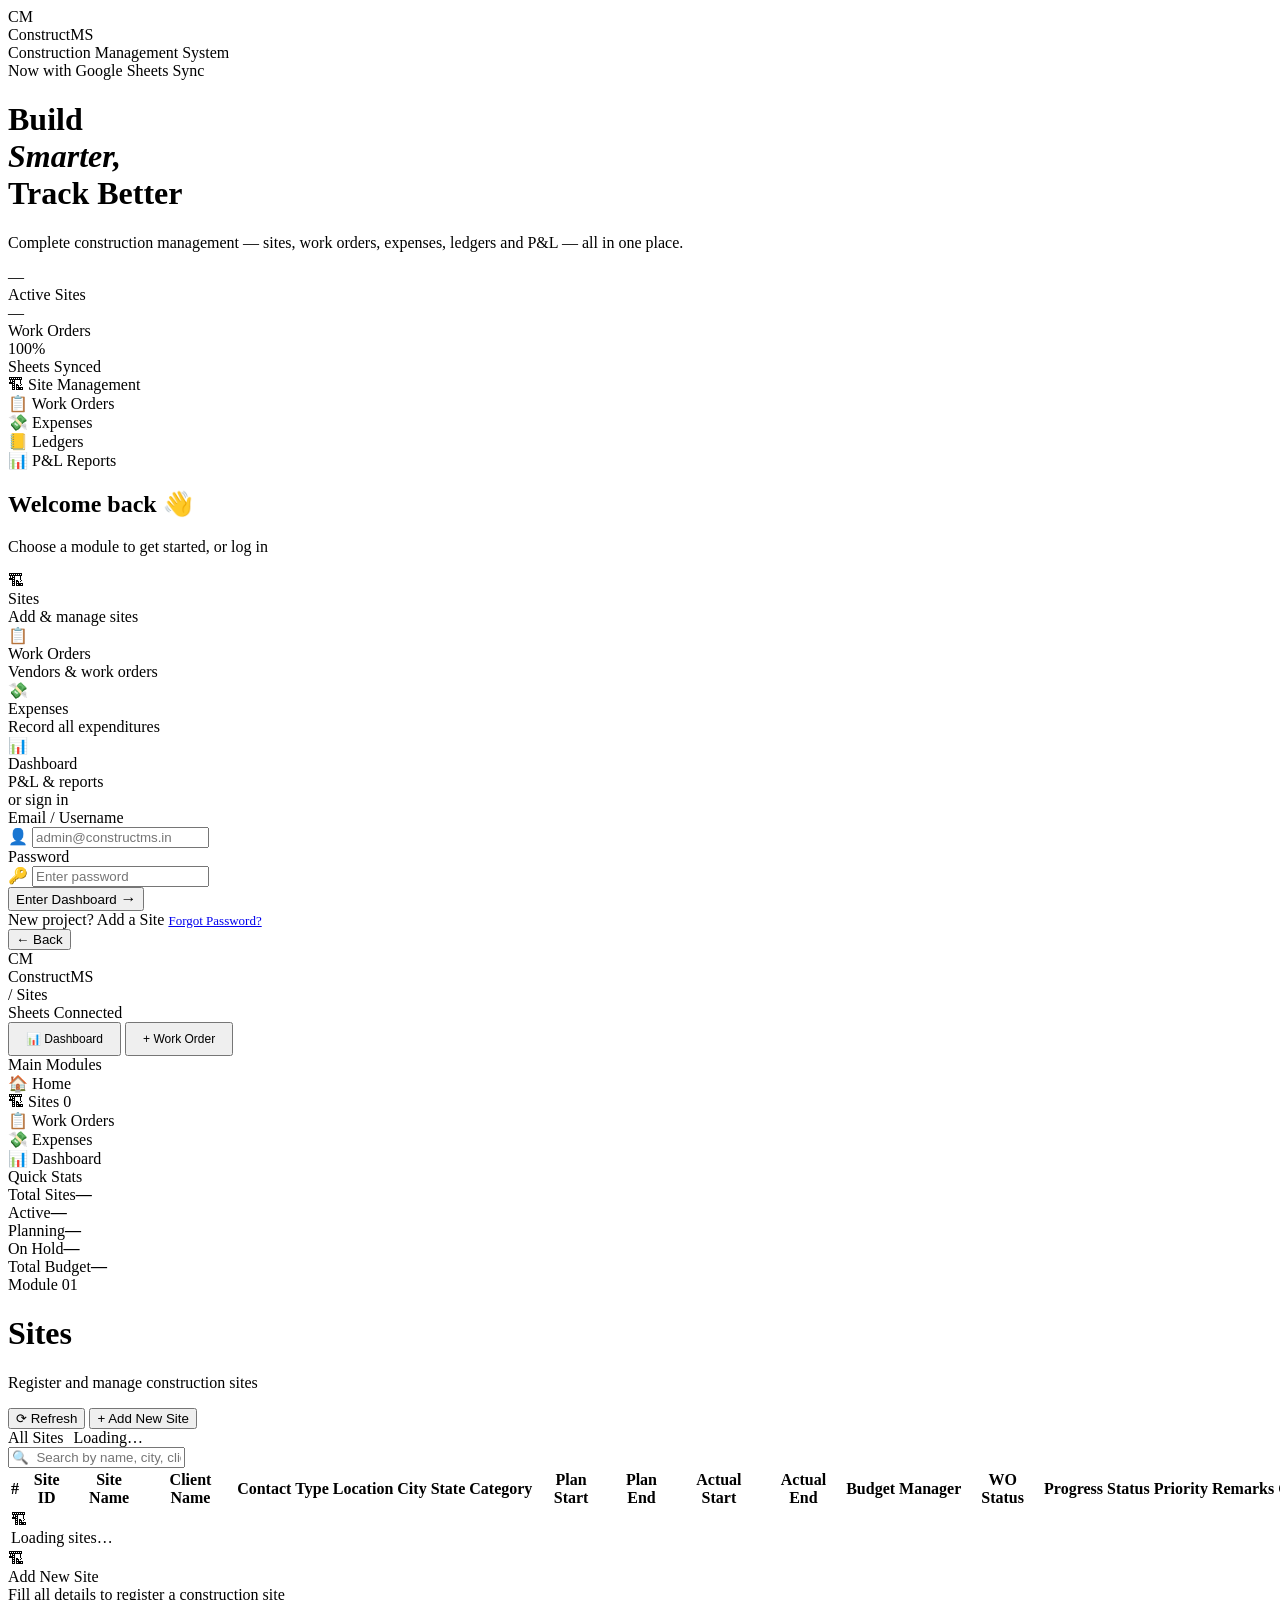
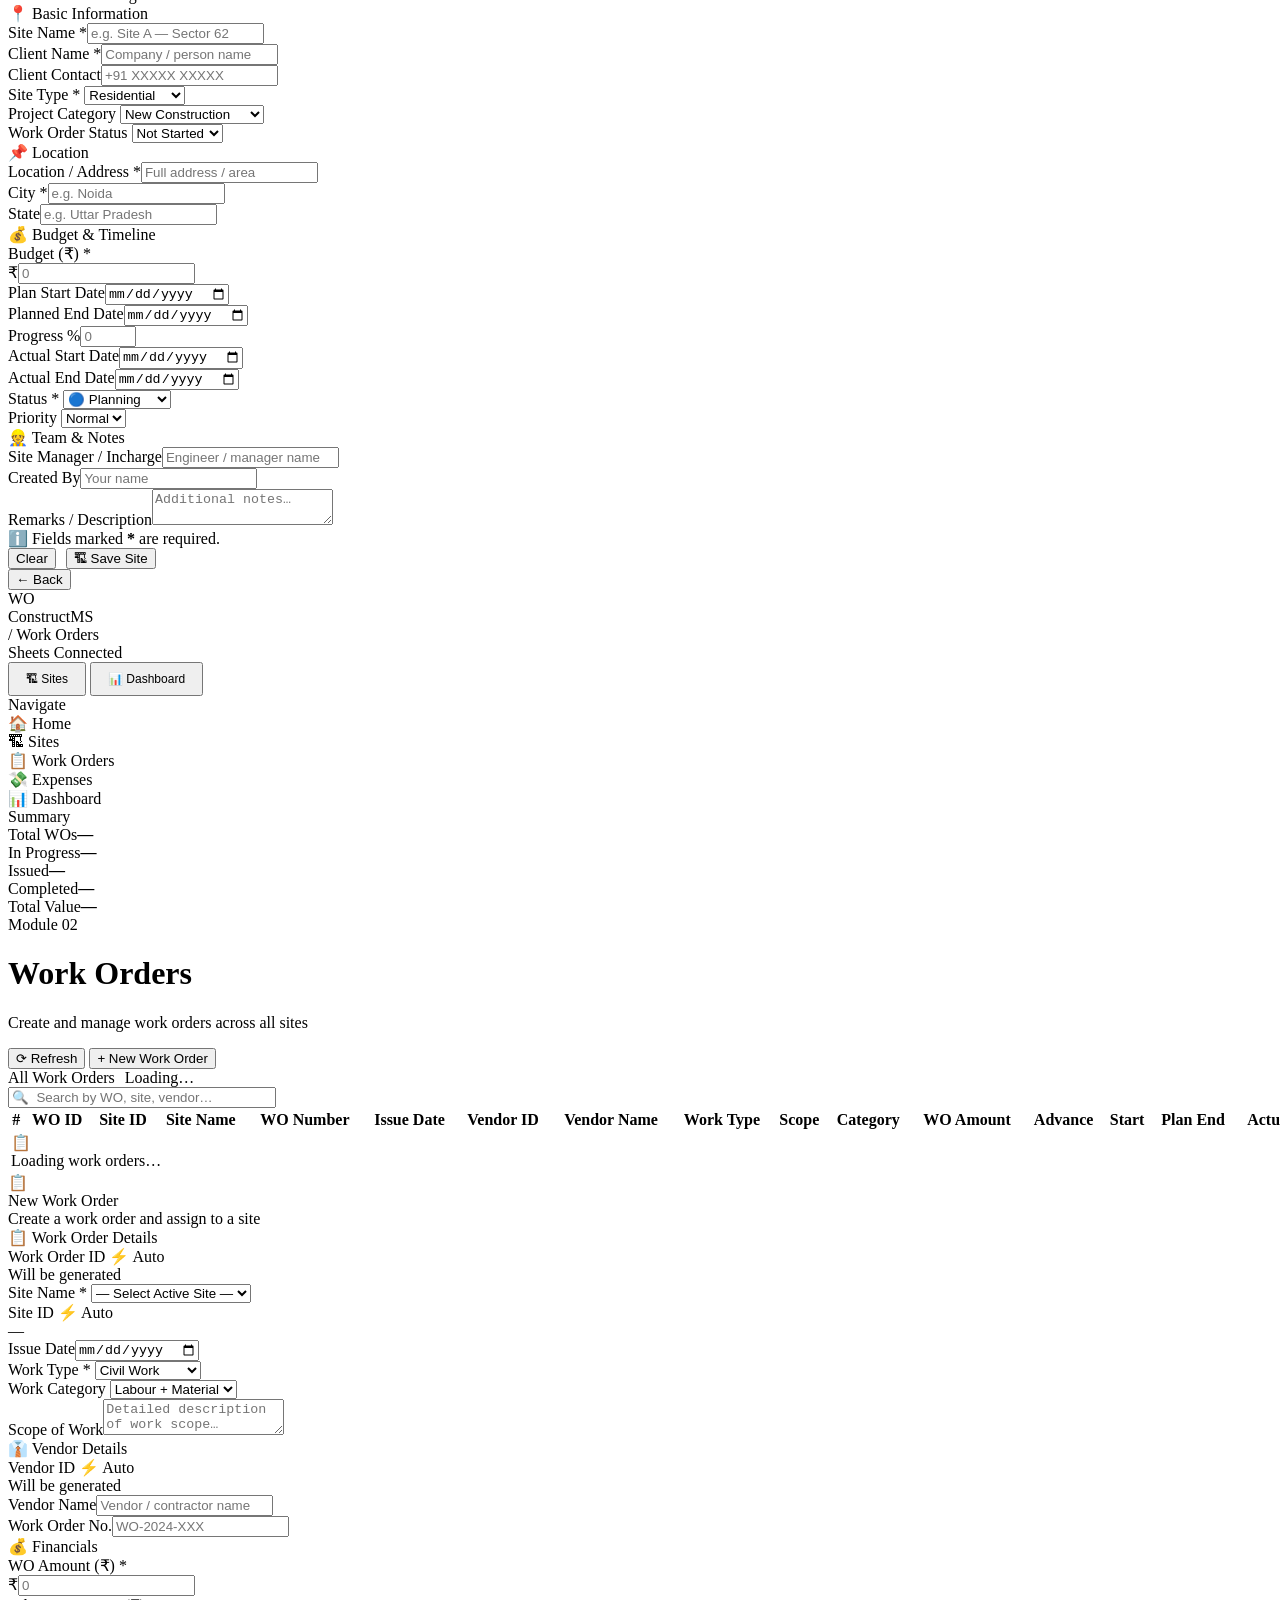
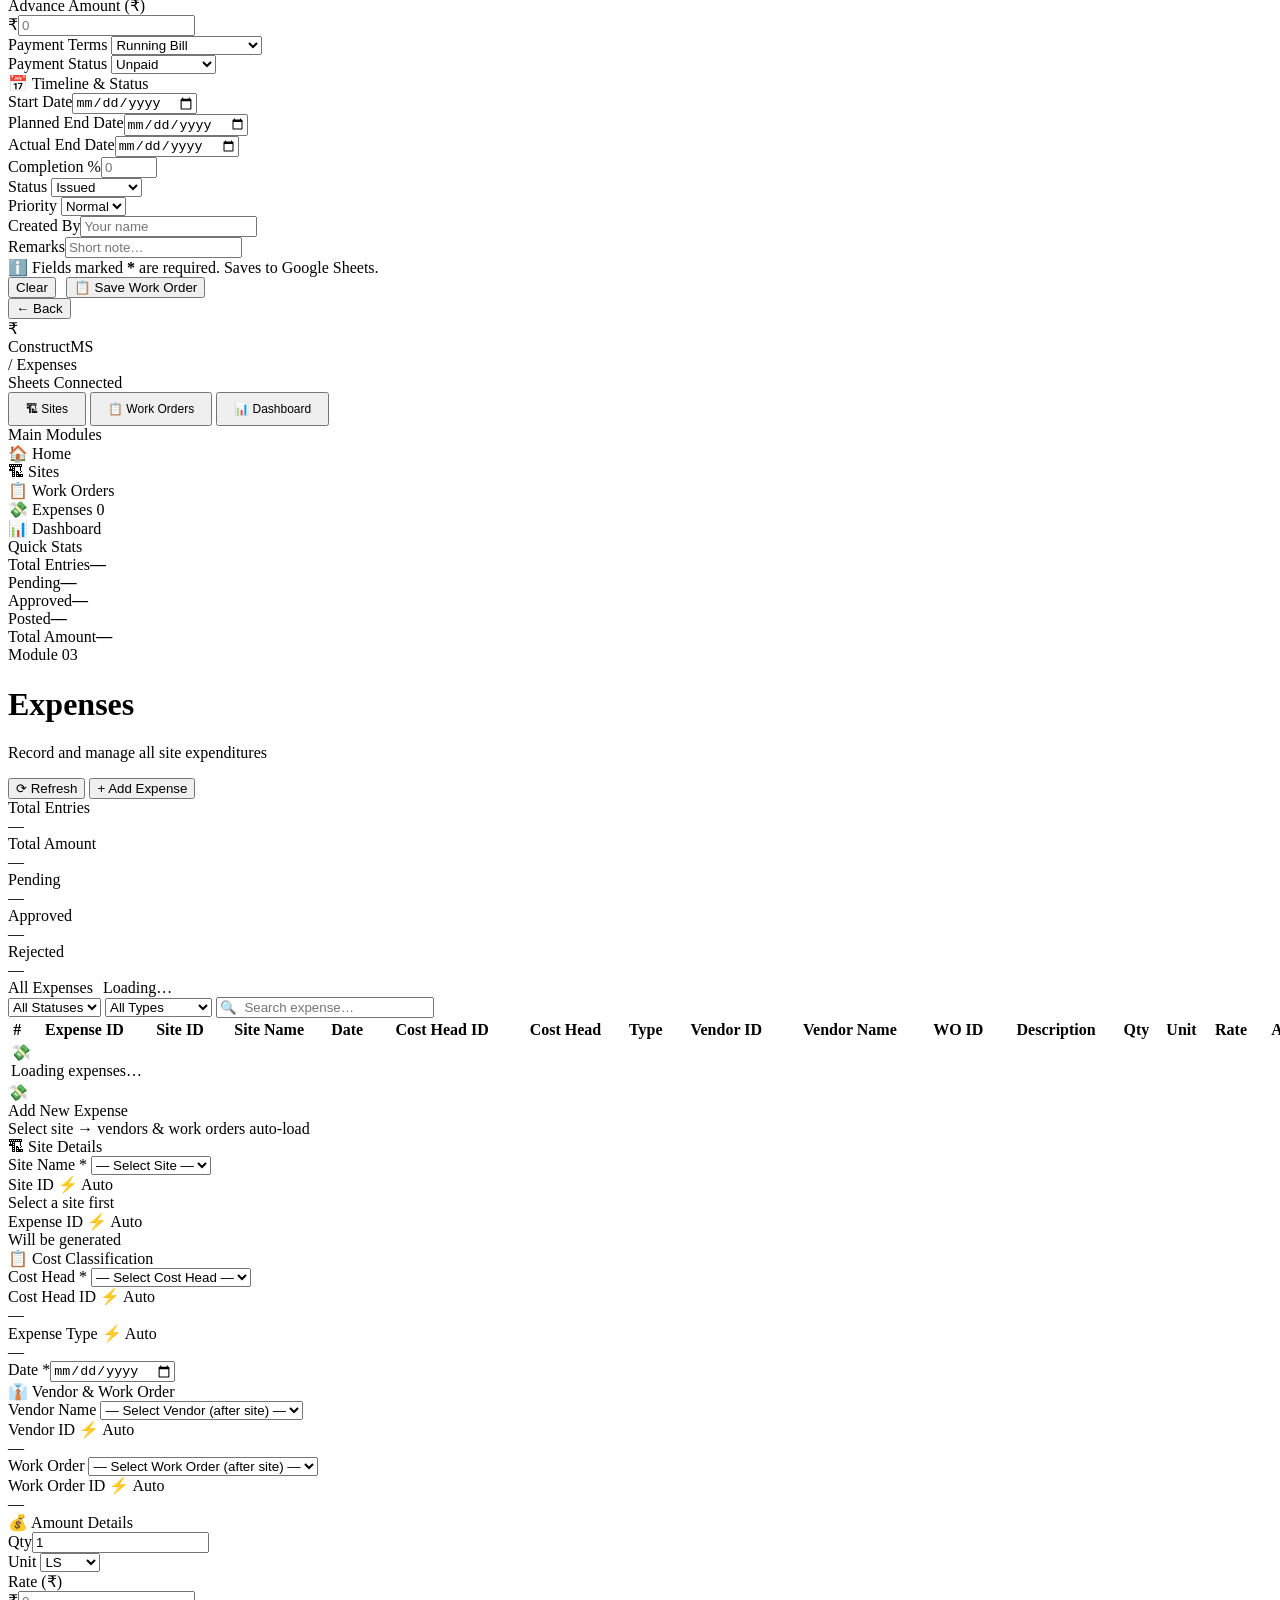
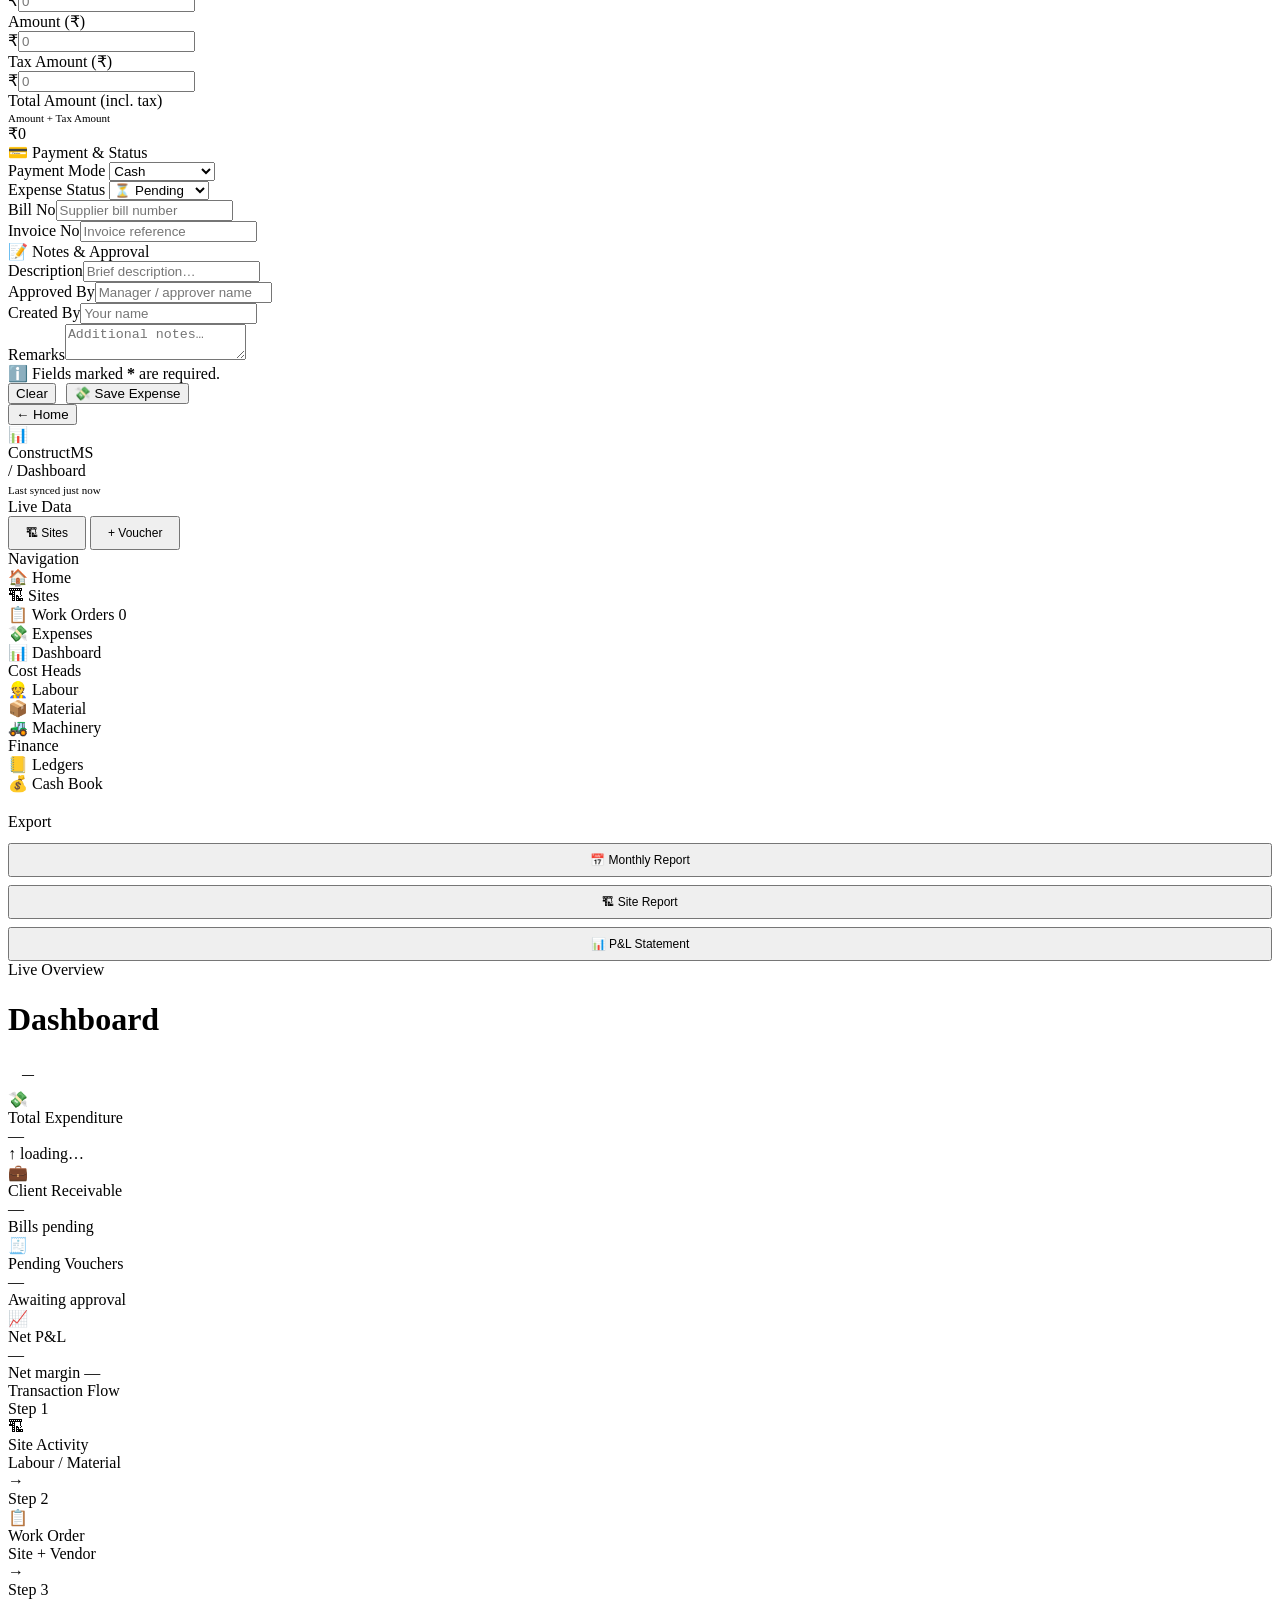
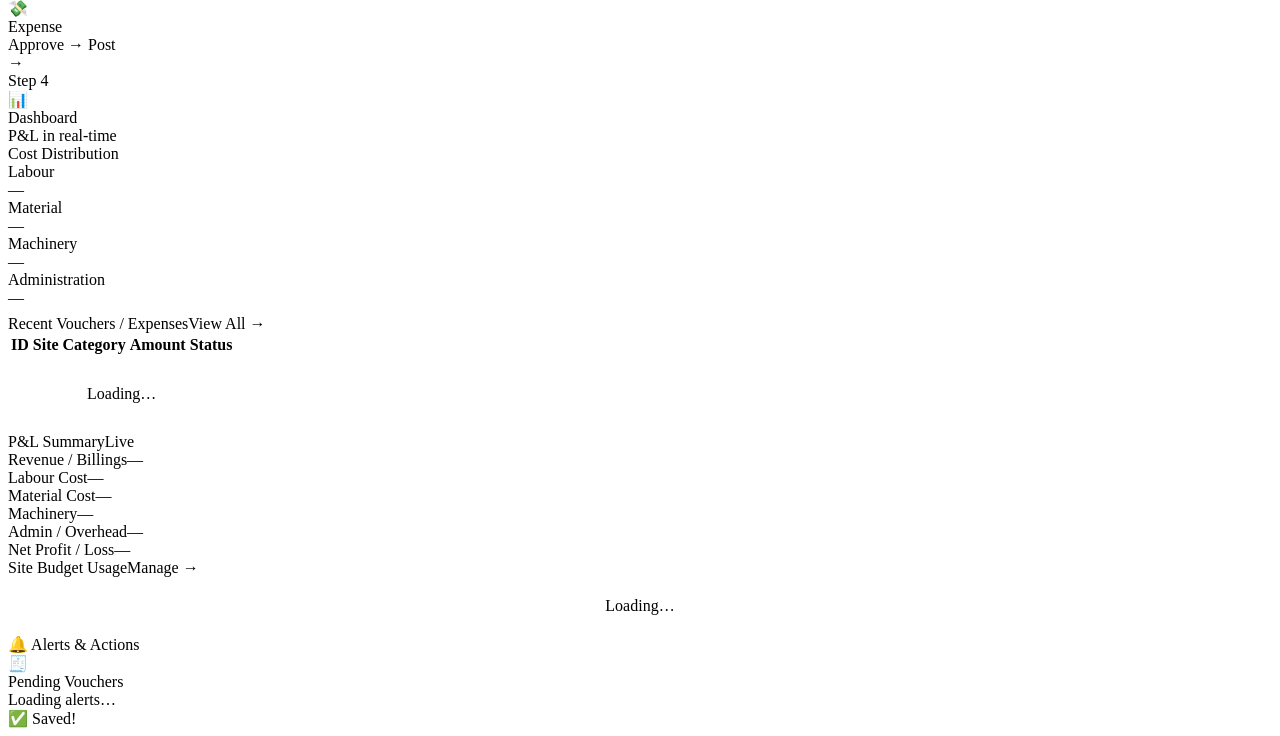
==== commit 6075156e: "Update print statement from 'Hello' to 'Goodbye'" ====
--- a/index.html
+++ b/index.html
@@ -5,472 +5,748 @@
 <meta name="viewport" content="width=device-width, initial-scale=1.0"/>
 <title>ConstructMS — Construction Management System</title>
 <link href="https://fonts.googleapis.com/css2?family=Plus+Jakarta+Sans:wght@300;400;500;600;700;800&family=Fraunces:ital,wght@0,700;0,900;1,700&display=swap" rel="stylesheet"/>
-<style>
-  :root {
-    --white: #ffffff;
-    --off-white: #f8f7f4;
-    --surface: #f0eeea;
-    --border: #e2dfd8;
-    --text: #1a1814;
-    --text-muted: #7a7670;
-    --text-light: #b0ada8;
-    --accent: #e85d26;
-    --accent-light: #ff7a45;
-    --accent-bg: #fff3ee;
-    --blue: #2563eb;
-    --blue-bg: #eff6ff;
-    --green: #16a34a;
-    --green-bg: #f0fdf4;
-    --amber: #d97706;
-    --amber-bg: #fffbeb;
-    --purple: #7c3aed;
-    --purple-bg: #f5f3ff;
-    --shadow-sm: 0 1px 3px rgba(0,0,0,0.06), 0 1px 2px rgba(0,0,0,0.04);
-    --shadow: 0 4px 16px rgba(0,0,0,0.08), 0 2px 6px rgba(0,0,0,0.04);
-    --shadow-lg: 0 20px 60px rgba(0,0,0,0.12), 0 8px 24px rgba(0,0,0,0.06);
-    --radius: 12px;
-    --radius-lg: 20px;
-    --radius-xl: 28px;
-  }
-  * { box-sizing: border-box; margin: 0; padding: 0; }
-  body {
-    font-family: 'Plus Jakarta Sans', sans-serif;
-    background: var(--off-white);
-    color: var(--text);
-    min-height: 100vh;
-    overflow-x: hidden;
-  }
-
-  /* ── NOISE TEXTURE OVERLAY ── */
-  body::before {
-    content: '';
-    position: fixed; inset: 0;
-    background-image: url("data:image/svg+xml,%3Csvg viewBox='0 0 256 256' xmlns='http://www.w3.org/2000/svg'%3E%3Cfilter id='noise'%3E%3CfeTurbulence type='fractalNoise' baseFrequency='0.9' numOctaves='4' stitchTiles='stitch'/%3E%3C/filter%3E%3Crect width='100%25' height='100%25' filter='url(%23noise)' opacity='0.03'/%3E%3C/svg%3E");
-    pointer-events: none; z-index: 0; opacity: 0.4;
-  }
-
-  /* ── LAYOUT ── */
-  .page-wrap {
-    display: grid;
-    grid-template-columns: 1fr 1fr;
-    min-height: 100vh;
-    position: relative; z-index: 1;
-  }
-
-  /* ── LEFT PANEL ── */
-  .left-panel {
-    background: var(--text);
-    padding: 48px 56px;
-    display: flex; flex-direction: column;
-    justify-content: space-between;
-    position: relative; overflow: hidden;
-  }
-  .left-panel::before {
-    content: '';
-    position: absolute;
-    top: -120px; right: -80px;
-    width: 400px; height: 400px;
-    background: radial-gradient(circle, rgba(232,93,38,0.25) 0%, transparent 70%);
-    pointer-events: none;
-  }
-  .left-panel::after {
-    content: '';
-    position: absolute;
-    bottom: -80px; left: -60px;
-    width: 300px; height: 300px;
-    background: radial-gradient(circle, rgba(37,99,235,0.2) 0%, transparent 70%);
-    pointer-events: none;
-  }
-
-  .brand {
-    display: flex; align-items: center; gap: 14px;
-    position: relative; z-index: 1;
-  }
-  .brand-icon {
-    width: 48px; height: 48px;
-    background: var(--accent);
-    border-radius: 14px;
-    display: flex; align-items: center; justify-content: center;
-    font-family: 'Fraunces', serif;
-    font-weight: 900; font-size: 18px;
-    color: white; letter-spacing: -1px;
-  }
-  .brand-name {
-    font-family: 'Fraunces', serif;
-    font-weight: 700; font-size: 22px;
-    color: white; letter-spacing: -0.5px;
-  }
-  .brand-tag {
-    font-size: 11px; color: rgba(255,255,255,0.45);
-    margin-top: 2px; font-weight: 400;
-  }
-
-  .hero-text { position: relative; z-index: 1; }
-  .hero-label {
-    display: inline-flex; align-items: center; gap: 8px;
-    background: rgba(232,93,38,0.15);
-    border: 1px solid rgba(232,93,38,0.3);
-    color: var(--accent-light);
-    padding: 6px 14px; border-radius: 100px;
-    font-size: 12px; font-weight: 600;
-    letter-spacing: 0.5px; text-transform: uppercase;
-    margin-bottom: 24px;
-  }
-  .hero-label::before {
-    content: ''; width: 6px; height: 6px;
-    background: var(--accent-light);
-    border-radius: 50%;
-    animation: blink 2s infinite;
-  }
-  @keyframes blink { 0%,100%{opacity:1} 50%{opacity:0.3} }
-
-  .hero-heading {
-    font-family: 'Fraunces', serif;
-    font-size: 52px; font-weight: 900;
-    line-height: 1.05; letter-spacing: -2px;
-    color: white; margin-bottom: 20px;
-  }
-  .hero-heading em {
-    font-style: italic; color: var(--accent-light);
-  }
-  .hero-sub {
-    font-size: 15px; color: rgba(255,255,255,0.5);
-    line-height: 1.7; max-width: 380px;
-    font-weight: 400;
-  }
-
-  .stats-row {
-    display: flex; gap: 32px;
-    position: relative; z-index: 1;
-  }
-  .stat-item {}
-  .stat-val {
-    font-family: 'Fraunces', serif;
-    font-size: 32px; font-weight: 900;
-    color: white; letter-spacing: -1px;
-  }
-  .stat-label {
-    font-size: 12px; color: rgba(255,255,255,0.4);
-    margin-top: 2px;
-  }
-  .stat-divider {
-    width: 1px; background: rgba(255,255,255,0.1);
-  }
-
-  .feature-pills {
-    display: flex; flex-wrap: wrap; gap: 8px;
-    position: relative; z-index: 1;
-  }
-  .pill {
-    display: flex; align-items: center; gap: 6px;
-    background: rgba(255,255,255,0.07);
-    border: 1px solid rgba(255,255,255,0.1);
-    color: rgba(255,255,255,0.6);
-    padding: 7px 14px; border-radius: 100px;
-    font-size: 12px; font-weight: 500;
-  }
-  .pill-icon { font-size: 13px; }
-
-  /* ── RIGHT PANEL ── */
-  .right-panel {
-    padding: 48px 56px;
-    display: flex; flex-direction: column;
-    justify-content: center;
-    background: var(--white);
-  }
-
-  .form-header { margin-bottom: 36px; }
-  .form-title {
-    font-family: 'Fraunces', serif;
-    font-size: 34px; font-weight: 900;
-    letter-spacing: -1.5px; color: var(--text);
-    margin-bottom: 8px;
-  }
-  .form-subtitle {
-    font-size: 14px; color: var(--text-muted);
-    font-weight: 400;
-  }
-
-  .quick-nav {
-    display: grid; grid-template-columns: 1fr 1fr;
-    gap: 12px; margin-bottom: 36px;
-  }
-  .nav-card {
-    display: flex; align-items: center; gap: 12px;
-    padding: 16px 18px;
-    border: 1.5px solid var(--border);
-    border-radius: var(--radius);
-    cursor: pointer;
-    text-decoration: none;
-    transition: all 0.2s ease;
-    background: var(--white);
-  }
-  .nav-card:hover {
-    border-color: var(--accent);
-    background: var(--accent-bg);
-    transform: translateY(-2px);
-    box-shadow: var(--shadow);
-  }
-  .nav-card-icon {
-    width: 42px; height: 42px;
-    border-radius: 10px;
-    display: flex; align-items: center; justify-content: center;
-    font-size: 20px; flex-shrink: 0;
-  }
-  .nav-card-icon.orange { background: var(--accent-bg); }
-  .nav-card-icon.blue   { background: var(--blue-bg); }
-  .nav-card-icon.green  { background: var(--green-bg); }
-  .nav-card-icon.purple { background: var(--purple-bg); }
-
-  .nav-card-text {}
-  .nav-card-title {
-    font-size: 14px; font-weight: 700;
-    color: var(--text); margin-bottom: 2px;
-  }
-  .nav-card-sub {
-    font-size: 11px; color: var(--text-muted);
-  }
-
-  .divider {
-    display: flex; align-items: center; gap: 16px;
-    margin: 28px 0;
-  }
-  .divider-line { flex: 1; height: 1px; background: var(--border); }
-  .divider-text { font-size: 12px; color: var(--text-light); font-weight: 500; }
-
-  .login-form { display: flex; flex-direction: column; gap: 16px; }
-  .input-group { display: flex; flex-direction: column; gap: 6px; }
-  .input-label {
-    font-size: 12px; font-weight: 600;
-    color: var(--text-muted); letter-spacing: 0.3px;
-    text-transform: uppercase;
-  }
-  .input-wrap { position: relative; }
-  .input-wrap input {
-    width: 100%;
-    padding: 13px 16px 13px 44px;
-    background: var(--off-white);
-    border: 1.5px solid var(--border);
-    border-radius: var(--radius);
-    font-family: 'Plus Jakarta Sans', sans-serif;
-    font-size: 14px; color: var(--text);
-    outline: none; transition: all 0.2s;
-  }
-  .input-wrap input:focus {
-    border-color: var(--accent);
-    background: var(--white);
-    box-shadow: 0 0 0 4px rgba(232,93,38,0.08);
-  }
-  .input-icon {
-    position: absolute; left: 14px; top: 50%;
-    transform: translateY(-50%);
-    font-size: 16px; pointer-events: none;
-    opacity: 0.5;
-  }
-
-  .btn-login {
-    display: flex; align-items: center; justify-content: center; gap: 10px;
-    padding: 15px 28px;
-    background: var(--accent);
-    color: white;
-    border: none; border-radius: var(--radius);
-    font-family: 'Plus Jakarta Sans', sans-serif;
-    font-size: 15px; font-weight: 700;
-    cursor: pointer; transition: all 0.2s;
-    margin-top: 4px;
-  }
-  .btn-login:hover {
-    background: var(--accent-light);
-    transform: translateY(-1px);
-    box-shadow: 0 8px 24px rgba(232,93,38,0.3);
-  }
-  .btn-login:active { transform: translateY(0); }
-
-  .bottom-links {
-    display: flex; justify-content: space-between; align-items: center;
-    margin-top: 24px;
-  }
-  .link-text { font-size: 13px; color: var(--text-muted); }
-  .link { color: var(--accent); text-decoration: none; font-weight: 600; }
-
-  /* ── ANIMATIONS ── */
-  @keyframes fadeUp {
-    from { opacity: 0; transform: translateY(20px); }
-    to { opacity: 1; transform: translateY(0); }
-  }
-  .fade-up { animation: fadeUp 0.5s ease forwards; }
-  .fade-up-1 { animation-delay: 0.1s; opacity: 0; }
-  .fade-up-2 { animation-delay: 0.2s; opacity: 0; }
-  .fade-up-3 { animation-delay: 0.3s; opacity: 0; }
-  .fade-up-4 { animation-delay: 0.4s; opacity: 0; }
-
-  /* ── TOAST ── */
-  .toast {
-    position: fixed; bottom: 28px; right: 28px;
-    background: var(--text); color: white;
-    padding: 14px 20px; border-radius: var(--radius);
-    font-size: 13px; font-weight: 500;
-    display: flex; align-items: center; gap: 10px;
-    box-shadow: var(--shadow-lg);
-    transform: translateY(80px); opacity: 0;
-    transition: all 0.3s cubic-bezier(0.34,1.56,0.64,1);
-    z-index: 999;
-  }
-  .toast.show { transform: translateY(0); opacity: 1; }
-
-  @media (max-width: 768px) {
-    .page-wrap { grid-template-columns: 1fr; }
-    .left-panel { display: none; }
-    .right-panel { padding: 32px 24px; }
-  }
-</style>
+<link rel="stylesheet" href="style.css"/>
 </head>
 <body>
 
-<div class="page-wrap">
-
-  <!-- LEFT: BRANDING -->
-  <div class="left-panel">
-    <div class="brand fade-up fade-up-1">
-      <div class="brand-icon">CM</div>
-      <div>
+<!-- ═══════════════════════════════════════════════════════════
+     PAGE 1: LOGIN / HOME
+     ═══════════════════════════════════════════════════════════ -->
+<div id="page-login" class="page active">
+  <div class="login-page-wrap">
+
+    <!-- LEFT: BRANDING -->
+    <div class="left-panel">
+      <div class="brand-lg">
+        <div class="brand-icon-lg">CM</div>
+        <div>
+          <div class="brand-name-lg">ConstructMS</div>
+          <div class="brand-tag">Construction Management System</div>
+        </div>
+      </div>
+      <div class="hero-text">
+        <div class="hero-label">Now with Google Sheets Sync</div>
+        <h1 class="hero-heading">Build<br/><em>Smarter,</em><br/>Track Better</h1>
+        <p class="hero-sub">Complete construction management — sites, work orders, expenses, ledgers and P&L — all in one place.</p>
+      </div>
+      <div class="stats-row">
+        <div>
+          <div class="stat-val" id="login-site-count">—</div>
+          <div class="stat-label">Active Sites</div>
+        </div>
+        <div class="stat-divider"></div>
+        <div>
+          <div class="stat-val" id="login-wo-count">—</div>
+          <div class="stat-label">Work Orders</div>
+        </div>
+        <div class="stat-divider"></div>
+        <div>
+          <div class="stat-val">100%</div>
+          <div class="stat-label">Sheets Synced</div>
+        </div>
+      </div>
+      <div class="feature-pills">
+        <div class="pill">🏗 Site Management</div>
+        <div class="pill">📋 Work Orders</div>
+        <div class="pill">💸 Expenses</div>
+        <div class="pill">📒 Ledgers</div>
+        <div class="pill">📊 P&L Reports</div>
+      </div>
+    </div>
+
+    <!-- RIGHT: NAVIGATION + LOGIN -->
+    <div class="right-panel">
+      <div class="form-header">
+        <h2 class="form-title">Welcome back 👋</h2>
+        <p class="form-subtitle">Choose a module to get started, or log in</p>
+      </div>
+      <div class="quick-nav">
+        <div class="nav-card" onclick="goTo('sites')">
+          <div class="nav-card-icon orange">🏗</div>
+          <div>
+            <div class="nav-card-title">Sites</div>
+            <div class="nav-card-sub">Add & manage sites</div>
+          </div>
+        </div>
+        <div class="nav-card" onclick="goTo('workorders')">
+          <div class="nav-card-icon blue">📋</div>
+          <div>
+            <div class="nav-card-title">Work Orders</div>
+            <div class="nav-card-sub">Vendors & work orders</div>
+          </div>
+        </div>
+        <div class="nav-card" onclick="goTo('expenses')">
+          <div class="nav-card-icon green">💸</div>
+          <div>
+            <div class="nav-card-title">Expenses</div>
+            <div class="nav-card-sub">Record all expenditures</div>
+          </div>
+        </div>
+        <div class="nav-card" onclick="goTo('dashboard')">
+          <div class="nav-card-icon purple">📊</div>
+          <div>
+            <div class="nav-card-title">Dashboard</div>
+            <div class="nav-card-sub">P&L & reports</div>
+          </div>
+        </div>
+      </div>
+      <div class="divider">
+        <div class="divider-line"></div>
+        <div class="divider-text">or sign in</div>
+        <div class="divider-line"></div>
+      </div>
+      <div class="login-form">
+        <div class="input-group">
+          <label class="input-label">Email / Username</label>
+          <div class="login-input-wrap">
+            <span class="login-icon">👤</span>
+            <input class="login-input" type="text" placeholder="admin@constructms.in" id="inp-user"/>
+          </div>
+        </div>
+        <div class="input-group">
+          <label class="input-label">Password</label>
+          <div class="login-input-wrap">
+            <span class="login-icon">🔑</span>
+            <input class="login-input" type="password" placeholder="Enter password" id="inp-pass"/>
+          </div>
+        </div>
+        <button class="btn-login" onclick="handleLogin()">
+          Enter Dashboard <span style="font-size:16px;">→</span>
+        </button>
+      </div>
+      <div class="bottom-links">
+        <span class="link-text">New project? <a class="link" onclick="goTo('sites')" style="cursor:pointer;">Add a Site</a></span>
+        <a href="#" class="link" style="font-size:13px;">Forgot Password?</a>
+      </div>
+    </div>
+  </div>
+</div>
+
+<!-- ═══════════════════════════════════════════════════════════
+     PAGE 2: SITES
+     ═══════════════════════════════════════════════════════════ -->
+<div id="page-sites" class="page">
+  <!-- TOPBAR -->
+  <div class="topbar">
+    <div class="topbar-left">
+      <button class="back-btn" onclick="goTo('login')">← Back</button>
+      <div class="topbar-brand">
+        <div class="brand-icon">CM</div>
         <div class="brand-name">ConstructMS</div>
-        <div class="brand-tag">Construction Management System</div>
-      </div>
-    </div>
-
-    <div class="hero-text fade-up fade-up-2">
-      <div class="hero-label">Now with Google Sheets Sync</div>
-      <h1 class="hero-heading">Build<br/><em>Smarter,</em><br/>Track Better</h1>
-      <p class="hero-sub">Complete construction management — sites, vouchers, labour, material, ledgers and P&L — all in one place.</p>
-    </div>
-
-    <div class="stats-row fade-up fade-up-3">
-      <div class="stat-item">
-        <div class="stat-val">4+</div>
-        <div class="stat-label">Active Sites</div>
-      </div>
-      <div class="stat-divider"></div>
-      <div class="stat-item">
-        <div class="stat-val">₹2.8Cr</div>
-        <div class="stat-label">Tracked Spend</div>
-      </div>
-      <div class="stat-divider"></div>
-      <div class="stat-item">
-        <div class="stat-val">100%</div>
-        <div class="stat-label">Sheets Synced</div>
-      </div>
-    </div>
-
-    <div class="feature-pills fade-up fade-up-4">
-      <div class="pill"><span class="pill-icon">🏗</span> Site Management</div>
-      <div class="pill"><span class="pill-icon">🧾</span> Vouchers</div>
-      <div class="pill"><span class="pill-icon">👷</span> Labour Rolls</div>
-      <div class="pill"><span class="pill-icon">📦</span> Material Tracking</div>
-      <div class="pill"><span class="pill-icon">📒</span> Ledgers</div>
-      <div class="pill"><span class="pill-icon">📊</span> P&L Reports</div>
-    </div>
-  </div>
-
-  <!-- RIGHT: NAVIGATION + LOGIN -->
-  <div class="right-panel">
-    <div class="form-header fade-up fade-up-1">
-      <h2 class="form-title">Welcome back 👋</h2>
-      <p class="form-subtitle">Choose a module to get started, or log in to your account</p>
-    </div>
-
-    <div class="quick-nav fade-up fade-up-2">
-      <a href="sites.html" class="nav-card">
-        <div class="nav-card-icon orange">🏗</div>
-        <div class="nav-card-text">
-          <div class="nav-card-title">Sites</div>
-          <div class="nav-card-sub">Add & manage sites</div>
-        </div>
-      </a>
-      <a href="workorder.html" class="nav-card">
-        <div class="nav-card-icon blue">📋</div>
-        <div class="nav-card-text">
-          <div class="nav-card-title">Work Orders</div>
-          <div class="nav-card-sub">Vendors & vouchers</div>
-        </div>
-      </a>
-      <a href="dashboard.html" class="nav-card">
-        <div class="nav-card-icon green">📊</div>
-        <div class="nav-card-text">
-          <div class="nav-card-title">Dashboard</div>
-          <div class="nav-card-sub">P&L & reports</div>
-        </div>
-      </a>
-      <a href="#" class="nav-card" onclick="toast('Ledgers coming soon!','📒')">
-        <div class="nav-card-icon purple">📒</div>
-        <div class="nav-card-text">
-          <div class="nav-card-title">Ledgers</div>
-          <div class="nav-card-sub">Vendor & client</div>
-        </div>
-      </a>
-    </div>
-
-    <div class="divider">
-      <div class="divider-line"></div>
-      <div class="divider-text">or sign in</div>
-      <div class="divider-line"></div>
-    </div>
-
-    <div class="login-form fade-up fade-up-3">
-      <div class="input-group">
-        <label class="input-label">Email / Username</label>
-        <div class="input-wrap">
-          <span class="input-icon">👤</span>
-          <input type="text" placeholder="admin@constructms.in" id="inp-user"/>
-        </div>
-      </div>
-      <div class="input-group">
-        <label class="input-label">Password</label>
-        <div class="input-wrap">
-          <span class="input-icon">🔑</span>
-          <input type="password" placeholder="Enter password" id="inp-pass"/>
-        </div>
-      </div>
-      <button class="btn-login" onclick="handleLogin()">
-        Enter Dashboard
-        <span style="font-size:16px;">→</span>
-      </button>
-    </div>
-
-    <div class="bottom-links fade-up fade-up-4">
-      <span class="link-text">New project? <a href="sites.html" class="link">Add a Site</a></span>
-      <a href="#" class="link" style="font-size:13px;">Forgot Password?</a>
-    </div>
-  </div>
-
+      </div>
+      <div class="page-breadcrumb">
+        <span class="breadcrumb-sep">/</span>
+        <span class="breadcrumb-current">Sites</span>
+      </div>
+    </div>
+    <div class="topbar-right">
+      <div class="sync-pill orange"><span class="sync-dot"></span>Sheets Connected</div>
+      <button class="btn btn-ghost" style="padding:8px 16px;font-size:12px;" onclick="goTo('dashboard')">📊 Dashboard</button>
+      <button class="btn btn-primary" style="padding:8px 16px;font-size:12px;" onclick="goTo('workorders')">+ Work Order</button>
+    </div>
+  </div>
+
+  <div class="body-wrap">
+    <!-- SIDEBAR -->
+    <aside class="sidebar">
+      <div class="sidebar-section">Main Modules</div>
+      <div class="nav-item" onclick="goTo('login')"><span class="nav-item-icon">🏠</span> Home</div>
+      <div class="nav-item active" onclick="goTo('sites')"><span class="nav-item-icon">🏗</span> Sites <span class="nav-badge green" id="s-nav-count">0</span></div>
+      <div class="nav-item" onclick="goTo('workorders')"><span class="nav-item-icon">📋</span> Work Orders</div>
+      <div class="nav-item" onclick="goTo('expenses')"><span class="nav-item-icon">💸</span> Expenses</div>
+      <div class="nav-item" onclick="goTo('dashboard')"><span class="nav-item-icon">📊</span> Dashboard</div>
+      <div class="sidebar-stats">
+        <div class="sidebar-stats-title">Quick Stats</div>
+        <div class="stat-row"><span>Total Sites</span><strong id="s-qs-total">—</strong></div>
+        <div class="stat-row"><span>Active</span><strong style="color:var(--green)" id="s-qs-active">—</strong></div>
+        <div class="stat-row"><span>Planning</span><strong style="color:var(--blue)" id="s-qs-planning">—</strong></div>
+        <div class="stat-row"><span>On Hold</span><strong style="color:var(--amber)" id="s-qs-hold">—</strong></div>
+        <div class="stat-row"><span>Total Budget</span><strong style="color:var(--accent)" id="s-qs-budget">—</strong></div>
+      </div>
+    </aside>
+
+    <main class="main-content">
+      <div class="page-header anim a1">
+        <div>
+          <div class="page-eyebrow">Module 01</div>
+          <h1 class="page-title">Sites</h1>
+          <p class="page-desc">Register and manage construction sites</p>
+        </div>
+        <div class="page-actions">
+          <button class="btn btn-ghost" onclick="loadSites()">⟳ Refresh</button>
+          <button class="btn btn-primary" onclick="scrollToSiteForm()">+ Add New Site</button>
+        </div>
+      </div>
+
+      <!-- SITES TABLE -->
+      <div class="table-card anim a2">
+        <div class="table-header">
+          <div style="display:flex;align-items:center;gap:10px;">
+            <span class="table-title">All Sites</span>
+            <span class="table-count" id="site-count-badge">Loading…</span>
+          </div>
+          <input id="site-search" class="search-input" type="text" placeholder="🔍  Search by name, city, client…" oninput="filterSites()"/>
+        </div>
+        <div class="table-scroll">
+          <table style="min-width:1400px;">
+            <thead>
+              <tr>
+                <th>#</th><th>Site ID</th><th>Site Name</th><th>Client Name</th><th>Contact</th>
+                <th>Type</th><th>Location</th><th>City</th><th>State</th><th>Category</th>
+                <th>Plan Start</th><th>Plan End</th><th>Actual Start</th><th>Actual End</th>
+                <th>Budget</th><th>Manager</th><th>WO Status</th><th>Progress</th>
+                <th>Status</th><th>Priority</th><th>Remarks</th><th>Created</th><th>By</th><th>Action</th>
+              </tr>
+            </thead>
+            <tbody id="sites-tbody">
+              <tr><td colspan="24"><div class="empty-state"><div class="empty-icon">🏗</div><div class="empty-text">Loading sites…</div></div></td></tr>
+            </tbody>
+          </table>
+        </div>
+      </div>
+
+      <!-- ADD / EDIT SITE FORM -->
+      <div id="site-form-card" class="form-card anim a3">
+        <div class="form-card-header">
+          <div class="card-header-icon orange">🏗</div>
+          <div>
+            <div class="card-header-title" id="site-form-title">Add New Site</div>
+            <div class="card-header-sub" id="site-form-subtitle">Fill all details to register a construction site</div>
+          </div>
+        </div>
+        <input type="hidden" id="s-siteid"/>
+        <div class="form-body">
+          <div class="section-divider"><div class="sd-line"></div><div class="sd-label">📍 Basic Information</div><div class="sd-line"></div></div>
+          <div class="fields-grid cols3">
+            <div class="field"><label class="field-label">Site Name <span class="req">*</span></label><input class="field-input" id="s-name" type="text" placeholder="e.g. Site A — Sector 62"/></div>
+            <div class="field"><label class="field-label">Client Name <span class="req">*</span></label><input class="field-input" id="s-client" type="text" placeholder="Company / person name"/></div>
+            <div class="field"><label class="field-label">Client Contact</label><input class="field-input" id="s-client-contact" type="tel" placeholder="+91 XXXXX XXXXX"/></div>
+            <div class="field"><label class="field-label">Site Type <span class="req">*</span></label>
+              <select class="field-select" id="s-site-type"><option>Residential</option><option>Commercial</option><option>Industrial</option><option>Infrastructure</option><option>Mixed Use</option><option>Other</option></select>
+            </div>
+            <div class="field"><label class="field-label">Project Category</label>
+              <select class="field-select" id="s-project-category"><option>New Construction</option><option>Renovation / Retrofit</option><option>Expansion</option><option>Road / Civil</option><option>Interior</option><option>Other</option></select>
+            </div>
+            <div class="field"><label class="field-label">Work Order Status</label>
+              <select class="field-select" id="s-wo-status"><option>Not Started</option><option>In Progress</option><option>Completed</option><option>On Hold</option></select>
+            </div>
+          </div>
+          <div class="section-divider"><div class="sd-line"></div><div class="sd-label">📌 Location</div><div class="sd-line"></div></div>
+          <div class="fields-grid cols3">
+            <div class="field"><label class="field-label">Location / Address <span class="req">*</span></label><input class="field-input" id="s-location" type="text" placeholder="Full address / area"/></div>
+            <div class="field"><label class="field-label">City <span class="req">*</span></label><input class="field-input" id="s-city" type="text" placeholder="e.g. Noida"/></div>
+            <div class="field"><label class="field-label">State</label><input class="field-input" id="s-state" type="text" placeholder="e.g. Uttar Pradesh"/></div>
+          </div>
+          <div class="section-divider"><div class="sd-line"></div><div class="sd-label">💰 Budget & Timeline</div><div class="sd-line"></div></div>
+          <div class="fields-grid cols4">
+            <div class="field"><label class="field-label">Budget (₹) <span class="req">*</span></label><div class="input-wrap has-prefix"><span class="input-prefix">₹</span><input class="field-input" id="s-budget" type="number" placeholder="0"/></div></div>
+            <div class="field"><label class="field-label">Plan Start Date</label><input class="field-input" id="s-plan-start" type="date"/></div>
+            <div class="field"><label class="field-label">Planned End Date</label><input class="field-input" id="s-plan-end" type="date"/></div>
+            <div class="field"><label class="field-label">Progress %</label><input class="field-input" id="s-progress" type="number" min="0" max="100" placeholder="0"/></div>
+            <div class="field"><label class="field-label">Actual Start Date</label><input class="field-input" id="s-actual-start" type="date"/></div>
+            <div class="field"><label class="field-label">Actual End Date</label><input class="field-input" id="s-actual-end" type="date"/></div>
+            <div class="field"><label class="field-label">Status <span class="req">*</span></label>
+              <select class="field-select" id="s-status"><option value="Planning">🔵 Planning</option><option value="Active">🟢 Active</option><option value="On Hold">🟡 On Hold</option><option value="Completed">✅ Completed</option><option value="Cancelled">🔴 Cancelled</option></select>
+            </div>
+            <div class="field"><label class="field-label">Priority</label>
+              <select class="field-select" id="s-priority"><option>Normal</option><option>Low</option><option>High</option><option>Urgent</option></select>
+            </div>
+          </div>
+          <div class="section-divider"><div class="sd-line"></div><div class="sd-label">👷 Team & Notes</div><div class="sd-line"></div></div>
+          <div class="fields-grid">
+            <div class="field"><label class="field-label">Site Manager / Incharge</label><input class="field-input" id="s-manager" type="text" placeholder="Engineer / manager name"/></div>
+            <div class="field"><label class="field-label">Created By</label><input class="field-input" id="s-created-by" type="text" placeholder="Your name"/></div>
+            <div class="field full"><label class="field-label">Remarks / Description</label><textarea class="field-textarea" id="s-remarks" placeholder="Additional notes…"></textarea></div>
+          </div>
+        </div>
+        <div class="form-footer">
+          <div class="footer-hint"><span>ℹ️</span> Fields marked <span style="color:var(--accent);font-weight:700;">*</span> are required.</div>
+          <div style="display:flex;gap:10px;">
+            <button class="btn btn-ghost" onclick="clearSiteForm()">Clear</button>
+            <button class="btn btn-primary" onclick="submitSite()"><span id="site-submit-icon">🏗</span> <span id="site-submit-text">Save Site</span></button>
+          </div>
+        </div>
+      </div>
+    </main>
+  </div>
 </div>
 
-<div class="toast" id="toast">
+<!-- ═══════════════════════════════════════════════════════════
+     PAGE 3: WORK ORDERS
+     ═══════════════════════════════════════════════════════════ -->
+<div id="page-workorders" class="page">
+  <div class="topbar">
+    <div class="topbar-left">
+      <button class="back-btn" onclick="goTo('login')">← Back</button>
+      <div class="topbar-brand">
+        <div class="brand-icon blue">WO</div>
+        <div class="brand-name">ConstructMS</div>
+      </div>
+      <div class="page-breadcrumb">
+        <span class="breadcrumb-sep">/</span>
+        <span class="breadcrumb-current">Work Orders</span>
+      </div>
+    </div>
+    <div class="topbar-right">
+      <div class="sync-pill blue"><span class="sync-dot"></span>Sheets Connected</div>
+      <button class="btn btn-ghost" style="padding:8px 16px;font-size:12px;" onclick="goTo('sites')">🏗 Sites</button>
+      <button class="btn btn-primary blue" style="padding:8px 16px;font-size:12px;" onclick="goTo('dashboard')">📊 Dashboard</button>
+    </div>
+  </div>
+
+  <div class="body-wrap">
+    <aside class="sidebar">
+      <div class="sidebar-section">Navigate</div>
+      <div class="nav-item" onclick="goTo('login')"><span class="nav-item-icon">🏠</span> Home</div>
+      <div class="nav-item" onclick="goTo('sites')"><span class="nav-item-icon">🏗</span> Sites</div>
+      <div class="nav-item active blue" onclick="goTo('workorders')"><span class="nav-item-icon">📋</span> Work Orders</div>
+      <div class="nav-item" onclick="goTo('expenses')"><span class="nav-item-icon">💸</span> Expenses</div>
+      <div class="nav-item" onclick="goTo('dashboard')"><span class="nav-item-icon">📊</span> Dashboard</div>
+      <div class="sidebar-stats">
+        <div class="sidebar-stats-title">Summary</div>
+        <div class="stat-row"><span>Total WOs</span><strong id="wo-qs-total">—</strong></div>
+        <div class="stat-row"><span>In Progress</span><strong style="color:var(--accent)" id="wo-qs-inprogress">—</strong></div>
+        <div class="stat-row"><span>Issued</span><strong style="color:var(--blue)" id="wo-qs-issued">—</strong></div>
+        <div class="stat-row"><span>Completed</span><strong style="color:var(--green)" id="wo-qs-completed">—</strong></div>
+        <div class="stat-row"><span>Total Value</span><strong style="color:var(--accent)" id="wo-qs-value">—</strong></div>
+      </div>
+    </aside>
+
+    <main class="main-content">
+      <div class="page-header anim a1">
+        <div>
+          <div class="page-eyebrow blue">Module 02</div>
+          <h1 class="page-title">Work Orders</h1>
+          <p class="page-desc">Create and manage work orders across all sites</p>
+        </div>
+        <div class="page-actions">
+          <button class="btn btn-ghost" onclick="loadWorkOrders()">⟳ Refresh</button>
+          <button class="btn btn-primary blue" onclick="newWOForm()">+ New Work Order</button>
+        </div>
+      </div>
+
+      <!-- WO TABLE -->
+      <div class="table-card anim a2">
+        <div class="table-header">
+          <div style="display:flex;align-items:center;gap:10px;">
+            <span class="table-title">All Work Orders</span>
+            <span class="table-count" id="wo-count-badge">Loading…</span>
+          </div>
+          <input id="wo-search" class="search-input" style="width:260px;" type="text" placeholder="🔍  Search by WO, site, vendor…" oninput="filterWOs()"/>
+        </div>
+        <div class="table-scroll">
+          <table style="min-width:2000px;">
+            <thead>
+              <tr>
+                <th>#</th><th>WO ID</th><th>Site ID</th><th>Site Name</th><th>WO Number</th>
+                <th>Issue Date</th><th>Vendor ID</th><th>Vendor Name</th><th>Work Type</th>
+                <th>Scope</th><th>Category</th><th>WO Amount</th><th>Advance</th>
+                <th>Start</th><th>Plan End</th><th>Actual End</th><th>Status</th>
+                <th>Priority</th><th>Pay Terms</th><th>Pay Status</th><th>Completion</th>
+                <th>Remarks</th><th>Created</th><th>By</th><th>Action</th>
+              </tr>
+            </thead>
+            <tbody id="wo-tbody">
+              <tr><td colspan="25"><div class="empty-state"><div class="empty-icon">📋</div><div class="empty-text">Loading work orders…</div></div></td></tr>
+            </tbody>
+          </table>
+        </div>
+      </div>
+
+      <!-- WO FORM -->
+      <div id="wo-form-card" class="form-card anim a3">
+        <div class="form-card-header">
+          <div class="card-header-icon blue">📋</div>
+          <div>
+            <div class="card-header-title" id="wo-form-title">New Work Order</div>
+            <div class="card-header-sub" id="wo-form-subtitle">Create a work order and assign to a site</div>
+          </div>
+        </div>
+        <input type="hidden" id="wo-id"/>
+        <input type="hidden" id="wo-site-id"/>
+        <input type="hidden" id="wo-vendor-id"/>
+        <div class="form-body">
+          <div class="section-divider"><div class="sd-line"></div><div class="sd-label">📋 Work Order Details</div><div class="sd-line"></div></div>
+          <div class="fields-grid cols3">
+            <div class="field"><label class="field-label">Work Order ID <span class="auto-badge">⚡ Auto</span></label><div class="field-auto" id="wo-id-display">Will be generated</div></div>
+            <div class="field"><label class="field-label">Site Name <span class="req">*</span></label>
+              <select class="field-select" id="wo-site-name" onchange="onWOSiteSelect()"><option value="">— Select Active Site —</option></select>
+            </div>
+            <div class="field"><label class="field-label">Site ID <span class="auto-badge">⚡ Auto</span></label><div class="field-auto" id="wo-site-id-display">—</div></div>
+            <div class="field"><label class="field-label">Issue Date</label><input class="field-input" id="wo-issue-date" type="date"/></div>
+            <div class="field"><label class="field-label">Work Type <span class="req">*</span></label>
+              <select class="field-select" id="wo-type"><option>Civil Work</option><option>Electrical</option><option>Plumbing</option><option>Finishing</option><option>Structural</option><option>Excavation</option><option>Road Work</option><option>Painting</option><option>Tiling</option><option>False Ceiling</option><option>Waterproofing</option><option>Other</option></select>
+            </div>
+            <div class="field"><label class="field-label">Work Category</label>
+              <select class="field-select" id="wo-category"><option>Labour + Material</option><option>Labour</option><option>Material</option><option>Machinery</option><option>Consultancy</option><option>Other</option></select>
+            </div>
+            <div class="field full"><label class="field-label">Scope of Work</label><textarea class="field-textarea" id="wo-scope" placeholder="Detailed description of work scope…"></textarea></div>
+          </div>
+          <div class="section-divider"><div class="sd-line"></div><div class="sd-label">👔 Vendor Details</div><div class="sd-line"></div></div>
+          <div class="fields-grid cols3">
+            <div class="field"><label class="field-label">Vendor ID <span class="auto-badge">⚡ Auto</span></label><div class="field-auto" id="wo-vendor-id-display">Will be generated</div></div>
+            <div class="field"><label class="field-label">Vendor Name</label><input class="field-input" id="wo-vendor-name" type="text" placeholder="Vendor / contractor name"/></div>
+            <div class="field"><label class="field-label">Work Order No.</label><input class="field-input" id="wo-num" type="text" placeholder="WO-2024-XXX"/></div>
+          </div>
+          <div class="section-divider"><div class="sd-line"></div><div class="sd-label">💰 Financials</div><div class="sd-line"></div></div>
+          <div class="fields-grid cols4">
+            <div class="field"><label class="field-label">WO Amount (₹) <span class="req">*</span></label><div class="input-wrap has-prefix"><span class="input-prefix">₹</span><input class="field-input" id="wo-amount" type="number" placeholder="0"/></div></div>
+            <div class="field"><label class="field-label">Advance Amount (₹)</label><div class="input-wrap has-prefix"><span class="input-prefix">₹</span><input class="field-input" id="wo-advance" type="number" placeholder="0"/></div></div>
+            <div class="field"><label class="field-label">Payment Terms</label>
+              <select class="field-select" id="wo-payment-terms"><option>Running Bill</option><option>Lump Sum</option><option>Milestone Based</option><option>Item Rate</option><option>Percentage Complete</option></select>
+            </div>
+            <div class="field"><label class="field-label">Payment Status</label>
+              <select class="field-select" id="wo-payment-status"><option>Unpaid</option><option>Advance Paid</option><option>Partially Paid</option><option>Fully Paid</option><option>On Hold</option></select>
+            </div>
+          </div>
+          <div class="section-divider"><div class="sd-line"></div><div class="sd-label">📅 Timeline & Status</div><div class="sd-line"></div></div>
+          <div class="fields-grid cols4">
+            <div class="field"><label class="field-label">Start Date</label><input class="field-input" id="wo-start" type="date"/></div>
+            <div class="field"><label class="field-label">Planned End Date</label><input class="field-input" id="wo-plan-end" type="date"/></div>
+            <div class="field"><label class="field-label">Actual End Date</label><input class="field-input" id="wo-actual-end" type="date"/></div>
+            <div class="field"><label class="field-label">Completion %</label><input class="field-input" id="wo-completion" type="number" min="0" max="100" placeholder="0"/></div>
+            <div class="field"><label class="field-label">Status</label>
+              <select class="field-select" id="wo-status"><option>Issued</option><option>In Progress</option><option>On Hold</option><option>Completed</option><option>Cancelled</option><option>Draft</option></select>
+            </div>
+            <div class="field"><label class="field-label">Priority</label>
+              <select class="field-select" id="wo-priority"><option>Normal</option><option>Low</option><option>High</option><option>Urgent</option></select>
+            </div>
+            <div class="field"><label class="field-label">Created By</label><input class="field-input" id="wo-created-by" type="text" placeholder="Your name"/></div>
+            <div class="field"><label class="field-label">Remarks</label><input class="field-input" id="wo-remarks" type="text" placeholder="Short note…"/></div>
+          </div>
+        </div>
+        <div class="form-footer">
+          <div class="footer-hint"><span>ℹ️</span> Fields marked <span style="color:var(--accent);font-weight:700;">*</span> are required. Saves to Google Sheets.</div>
+          <div style="display:flex;gap:10px;">
+            <button class="btn btn-ghost" onclick="clearWOForm()">Clear</button>
+            <button class="btn btn-primary blue" onclick="submitWO()"><span id="wo-submit-icon">📋</span> <span id="wo-submit-text">Save Work Order</span></button>
+          </div>
+        </div>
+      </div>
+    </main>
+  </div>
+</div>
+
+<!-- ═══════════════════════════════════════════════════════════
+     PAGE 4: EXPENSES
+     ═══════════════════════════════════════════════════════════ -->
+<div id="page-expenses" class="page">
+  <div class="topbar">
+    <div class="topbar-left">
+      <button class="back-btn" onclick="goTo('login')">← Back</button>
+      <div class="topbar-brand">
+        <div class="brand-icon green">₹</div>
+        <div class="brand-name">ConstructMS</div>
+      </div>
+      <div class="page-breadcrumb">
+        <span class="breadcrumb-sep">/</span>
+        <span class="breadcrumb-current">Expenses</span>
+      </div>
+    </div>
+    <div class="topbar-right">
+      <div class="sync-pill"><span class="sync-dot"></span>Sheets Connected</div>
+      <button class="btn btn-ghost" style="padding:8px 16px;font-size:12px;" onclick="goTo('sites')">🏗 Sites</button>
+      <button class="btn btn-ghost" style="padding:8px 16px;font-size:12px;" onclick="goTo('workorders')">📋 Work Orders</button>
+      <button class="btn btn-primary green" style="padding:8px 16px;font-size:12px;" onclick="goTo('dashboard')">📊 Dashboard</button>
+    </div>
+  </div>
+
+  <div class="body-wrap">
+    <aside class="sidebar">
+      <div class="sidebar-section">Main Modules</div>
+      <div class="nav-item" onclick="goTo('login')"><span class="nav-item-icon">🏠</span> Home</div>
+      <div class="nav-item" onclick="goTo('sites')"><span class="nav-item-icon">🏗</span> Sites</div>
+      <div class="nav-item" onclick="goTo('workorders')"><span class="nav-item-icon">📋</span> Work Orders</div>
+      <div class="nav-item active green" onclick="goTo('expenses')"><span class="nav-item-icon">💸</span> Expenses <span class="nav-badge amber" id="exp-nav-count">0</span></div>
+      <div class="nav-item" onclick="goTo('dashboard')"><span class="nav-item-icon">📊</span> Dashboard</div>
+      <div class="sidebar-stats">
+        <div class="sidebar-stats-title">Quick Stats</div>
+        <div class="stat-row"><span>Total Entries</span><strong id="exp-qs-total">—</strong></div>
+        <div class="stat-row"><span>Pending</span><strong style="color:var(--amber)" id="exp-qs-pending">—</strong></div>
+        <div class="stat-row"><span>Approved</span><strong style="color:var(--green)" id="exp-qs-approved">—</strong></div>
+        <div class="stat-row"><span>Posted</span><strong style="color:var(--blue)" id="exp-qs-posted">—</strong></div>
+        <div class="stat-row"><span>Total Amount</span><strong style="color:var(--green)" id="exp-qs-amount">—</strong></div>
+      </div>
+    </aside>
+
+    <main class="main-content">
+      <div class="page-header anim a1">
+        <div>
+          <div class="page-eyebrow green">Module 03</div>
+          <h1 class="page-title">Expenses</h1>
+          <p class="page-desc">Record and manage all site expenditures</p>
+        </div>
+        <div class="page-actions">
+          <button class="btn btn-ghost" onclick="loadExpenses()">⟳ Refresh</button>
+          <button class="btn btn-primary green" onclick="scrollToExpForm()">+ Add Expense</button>
+        </div>
+      </div>
+
+      <!-- SUMMARY STRIP -->
+      <div class="summary-strip cols5 anim a2">
+        <div class="sum-card"><div class="sum-label">Total Entries</div><div class="sum-val green" id="sum-total">—</div></div>
+        <div class="sum-card"><div class="sum-label">Total Amount</div><div class="sum-val green" id="sum-amount">—</div></div>
+        <div class="sum-card"><div class="sum-label">Pending</div><div class="sum-val amber" id="sum-pending">—</div></div>
+        <div class="sum-card"><div class="sum-label">Approved</div><div class="sum-val blue" id="sum-approved">—</div></div>
+        <div class="sum-card"><div class="sum-label">Rejected</div><div class="sum-val red" id="sum-rejected">—</div></div>
+      </div>
+
+      <!-- EXPENSES TABLE -->
+      <div class="table-card anim a3">
+        <div class="table-header">
+          <div style="display:flex;align-items:center;gap:10px;">
+            <span class="table-title">All Expenses</span>
+            <span class="table-count" id="exp-count-badge">Loading…</span>
+          </div>
+          <div class="filter-bar">
+            <select class="filter-select" id="filter-status" onchange="applyExpFilters()"><option value="">All Statuses</option><option>Draft</option><option>Pending</option><option>Approved</option><option>Rejected</option><option>Posted</option><option>On Hold</option></select>
+            <select class="filter-select" id="filter-type" onchange="applyExpFilters()"><option value="">All Types</option><option>Labour</option><option>Material</option><option>Machinery</option><option>Transport</option><option>Consultancy</option><option>Administration</option><option>Miscellaneous</option></select>
+            <input id="exp-search" class="search-input" style="width:210px;" type="text" placeholder="🔍  Search expense…" oninput="applyExpFilters()"/>
+          </div>
+        </div>
+        <div class="table-scroll">
+          <table style="min-width:2200px;">
+            <thead>
+              <tr>
+                <th>#</th><th>Expense ID</th><th>Site ID</th><th>Site Name</th><th>Date</th>
+                <th>Cost Head ID</th><th>Cost Head</th><th>Type</th><th>Vendor ID</th>
+                <th>Vendor Name</th><th>WO ID</th><th>Description</th><th>Qty</th>
+                <th>Unit</th><th>Rate</th><th>Amount</th><th>Tax</th><th>Total</th>
+                <th>Pay Mode</th><th>Bill No</th><th>Invoice No</th><th>Status</th>
+                <th>Approved By</th><th>Remarks</th><th>Created</th><th>By</th><th>Action</th>
+              </tr>
+            </thead>
+            <tbody id="exp-tbody">
+              <tr><td colspan="27"><div class="empty-state"><div class="empty-icon">💸</div><div class="empty-text">Loading expenses…</div></div></td></tr>
+            </tbody>
+          </table>
+        </div>
+      </div>
+
+      <!-- EXPENSE FORM -->
+      <div id="exp-form-card" class="form-card anim a4">
+        <div class="form-card-header">
+          <div class="card-header-icon green">💸</div>
+          <div>
+            <div class="card-header-title" id="exp-form-title">Add New Expense</div>
+            <div class="card-header-sub" id="exp-form-subtitle">Select site → vendors & work orders auto-load</div>
+          </div>
+        </div>
+        <input type="hidden" id="exp-id"/>
+        <input type="hidden" id="exp-site-id-hidden"/>
+        <input type="hidden" id="exp-wo-id-hidden"/>
+        <input type="hidden" id="exp-vendor-id-hidden"/>
+        <input type="hidden" id="exp-costhead-id-hidden"/>
+        <div class="form-body">
+          <div class="section-divider"><div class="sd-line"></div><div class="sd-label">🏗 Site Details</div><div class="sd-line"></div></div>
+          <div class="fields-grid cols3">
+            <div class="field"><label class="field-label">Site Name <span class="req">*</span></label>
+              <select class="field-select" id="exp-site-name" onchange="onExpSiteSelect()"><option value="">— Select Site —</option></select>
+            </div>
+            <div class="field"><label class="field-label">Site ID <span class="auto-badge">⚡ Auto</span></label><div class="field-auto green" id="exp-site-id-display">Select a site first</div></div>
+            <div class="field"><label class="field-label">Expense ID <span class="auto-badge">⚡ Auto</span></label><div class="field-auto green" id="exp-id-display">Will be generated</div></div>
+          </div>
+          <div class="section-divider"><div class="sd-line"></div><div class="sd-label">📋 Cost Classification</div><div class="sd-line"></div></div>
+          <div class="fields-grid cols4">
+            <div class="field"><label class="field-label">Cost Head <span class="req">*</span></label>
+              <select class="field-select" id="exp-cost-head" onchange="onCostHeadSelect()"><option value="">— Select Cost Head —</option></select>
+            </div>
+            <div class="field"><label class="field-label">Cost Head ID <span class="auto-badge">⚡ Auto</span></label><div class="field-auto green" id="exp-costhead-id-display">—</div></div>
+            <div class="field"><label class="field-label">Expense Type <span class="auto-badge">⚡ Auto</span></label><div class="field-auto green" id="exp-type-display">—</div></div>
+            <div class="field"><label class="field-label">Date <span class="req">*</span></label><input class="field-input" id="exp-date" type="date"/></div>
+          </div>
+          <div class="section-divider"><div class="sd-line"></div><div class="sd-label">👔 Vendor & Work Order</div><div class="sd-line"></div></div>
+          <div class="fields-grid cols4">
+            <div class="field"><label class="field-label">Vendor Name</label>
+              <select class="field-select" id="exp-vendor-name" onchange="onExpVendorSelect()"><option value="">— Select Vendor (after site) —</option></select>
+            </div>
+            <div class="field"><label class="field-label">Vendor ID <span class="auto-badge">⚡ Auto</span></label><div class="field-auto green" id="exp-vendor-id-display">—</div></div>
+            <div class="field"><label class="field-label">Work Order</label>
+              <select class="field-select" id="exp-work-order" onchange="onExpWOSelect()"><option value="">— Select Work Order (after site) —</option></select>
+            </div>
+            <div class="field"><label class="field-label">Work Order ID <span class="auto-badge">⚡ Auto</span></label><div class="field-auto green" id="exp-wo-id-display">—</div></div>
+          </div>
+          <div class="section-divider"><div class="sd-line"></div><div class="sd-label">💰 Amount Details</div><div class="sd-line"></div></div>
+          <div class="fields-grid cols5">
+            <div class="field"><label class="field-label">Qty</label><input class="field-input" id="exp-qty" type="number" min="0" step="0.01" value="1" oninput="recalcAmount()"/></div>
+            <div class="field"><label class="field-label">Unit</label>
+              <select class="field-select" id="exp-unit"><option>LS</option><option>Nos</option><option>Sqft</option><option>Sqm</option><option>Rmt</option><option>MT</option><option>Kg</option><option>Bags</option><option>Cum</option><option>Ltr</option><option>Trip</option><option>Day</option><option>Month</option><option>Other</option></select>
+            </div>
+            <div class="field"><label class="field-label">Rate (₹)</label><div class="input-wrap has-prefix"><span class="input-prefix">₹</span><input class="field-input" id="exp-rate" type="number" min="0" step="0.01" placeholder="0" oninput="recalcAmount()"/></div></div>
+            <div class="field"><label class="field-label">Amount (₹)</label><div class="input-wrap has-prefix"><span class="input-prefix">₹</span><input class="field-input" id="exp-amount" type="number" min="0" step="0.01" placeholder="0" oninput="recalcTotal()"/></div></div>
+            <div class="field"><label class="field-label">Tax Amount (₹)</label><div class="input-wrap has-prefix"><span class="input-prefix">₹</span><input class="field-input" id="exp-tax" type="number" min="0" step="0.01" placeholder="0" oninput="recalcTotal()"/></div></div>
+          </div>
+          <div class="amount-preview">
+            <div><div class="ap-label">Total Amount (incl. tax)</div><div style="font-size:11px;color:var(--text-muted);margin-top:2px;">Amount + Tax Amount</div></div>
+            <div class="ap-val" id="exp-total-display">₹0</div>
+          </div>
+          <div class="section-divider"><div class="sd-line"></div><div class="sd-label">💳 Payment & Status</div><div class="sd-line"></div></div>
+          <div class="fields-grid cols4">
+            <div class="field"><label class="field-label">Payment Mode</label>
+              <select class="field-select" id="exp-payment-mode"><option>Cash</option><option>Bank Transfer</option><option>UPI</option><option>Cheque</option><option>NEFT</option><option>RTGS</option><option>Credit Card</option><option>Debit Card</option><option>Other</option></select>
+            </div>
+            <div class="field"><label class="field-label">Expense Status</label>
+              <select class="field-select" id="exp-status"><option value="Pending">⏳ Pending</option><option value="Draft">📝 Draft</option><option value="Approved">✅ Approved</option><option value="Rejected">❌ Rejected</option><option value="Posted">📒 Posted</option><option value="On Hold">⏸ On Hold</option></select>
+            </div>
+            <div class="field"><label class="field-label">Bill No</label><input class="field-input" id="exp-bill-no" type="text" placeholder="Supplier bill number"/></div>
+            <div class="field"><label class="field-label">Invoice No</label><input class="field-input" id="exp-invoice-no" type="text" placeholder="Invoice reference"/></div>
+          </div>
+          <div class="section-divider"><div class="sd-line"></div><div class="sd-label">📝 Notes & Approval</div><div class="sd-line"></div></div>
+          <div class="fields-grid cols3">
+            <div class="field"><label class="field-label">Description</label><input class="field-input" id="exp-description" type="text" placeholder="Brief description…"/></div>
+            <div class="field"><label class="field-label">Approved By</label><input class="field-input" id="exp-approved-by" type="text" placeholder="Manager / approver name"/></div>
+            <div class="field"><label class="field-label">Created By</label><input class="field-input" id="exp-created-by" type="text" placeholder="Your name"/></div>
+            <div class="field full"><label class="field-label">Remarks</label><textarea class="field-textarea" id="exp-remarks" placeholder="Additional notes…"></textarea></div>
+          </div>
+        </div>
+        <div class="form-footer">
+          <div class="footer-hint"><span>ℹ️</span> Fields marked <span style="color:var(--accent);font-weight:700;">*</span> are required.</div>
+          <div style="display:flex;gap:10px;">
+            <button class="btn btn-ghost" onclick="clearExpForm()">Clear</button>
+            <button class="btn btn-primary green" onclick="submitExpense()"><span id="exp-submit-icon">💸</span> <span id="exp-submit-text">Save Expense</span></button>
+          </div>
+        </div>
+      </div>
+    </main>
+  </div>
+</div>
+
+<!-- ═══════════════════════════════════════════════════════════
+     PAGE 5: DASHBOARD
+     ═══════════════════════════════════════════════════════════ -->
+<div id="page-dashboard" class="page">
+  <div class="topbar">
+    <div class="topbar-left">
+      <button class="back-btn" onclick="goTo('login')">← Home</button>
+      <div class="topbar-brand">
+        <div class="brand-icon green">📊</div>
+        <div class="brand-name">ConstructMS</div>
+      </div>
+      <div class="page-breadcrumb">
+        <span class="breadcrumb-sep">/</span>
+        <span class="breadcrumb-current">Dashboard</span>
+      </div>
+    </div>
+    <div class="topbar-right">
+      <span style="font-size:11px;color:var(--text-light);" id="last-sync-label">Last synced just now</span>
+      <div class="sync-pill" onclick="syncDashboard()"><span class="sync-dot"></span><span id="sync-btn-label">Live Data</span></div>
+      <button class="btn btn-ghost" style="padding:8px 16px;font-size:12px;" onclick="goTo('sites')">🏗 Sites</button>
+      <button class="btn btn-primary green" style="padding:8px 16px;font-size:12px;" onclick="goTo('workorders')">+ Voucher</button>
+    </div>
+  </div>
+
+  <div class="body-wrap">
+    <aside class="sidebar">
+      <div class="sidebar-section">Navigation</div>
+      <div class="nav-item" onclick="goTo('login')"><span class="nav-item-icon">🏠</span> Home</div>
+      <div class="nav-item" onclick="goTo('sites')"><span class="nav-item-icon">🏗</span> Sites</div>
+      <div class="nav-item" onclick="goTo('workorders')"><span class="nav-item-icon">📋</span> Work Orders <span class="nav-badge red" id="dash-nav-pending">0</span></div>
+      <div class="nav-item" onclick="goTo('expenses')"><span class="nav-item-icon">💸</span> Expenses</div>
+      <div class="nav-item active green" onclick="goTo('dashboard')"><span class="nav-item-icon">📊</span> Dashboard</div>
+      <div class="sidebar-section">Cost Heads</div>
+      <div class="nav-item" onclick="goTo('workorders')"><span class="nav-item-icon">👷</span> Labour</div>
+      <div class="nav-item" onclick="goTo('workorders')"><span class="nav-item-icon">📦</span> Material</div>
+      <div class="nav-item" onclick="goTo('workorders')"><span class="nav-item-icon">🚜</span> Machinery</div>
+      <div class="sidebar-section">Finance</div>
+      <div class="nav-item"><span class="nav-item-icon">📒</span> Ledgers</div>
+      <div class="nav-item"><span class="nav-item-icon">💰</span> Cash Book</div>
+      <div style="margin-top:auto;padding-top:20px;border-top:1px solid var(--border);">
+        <div class="sidebar-stats-title">Export</div>
+        <div style="display:flex;flex-direction:column;gap:8px;margin-top:12px;">
+          <button class="btn btn-ghost" style="width:100%;justify-content:flex-start;font-size:12px;padding:8px 12px;" onclick="exportRpt('monthly')">📅 Monthly Report</button>
+          <button class="btn btn-ghost" style="width:100%;justify-content:flex-start;font-size:12px;padding:8px 12px;" onclick="exportRpt('site')">🏗 Site Report</button>
+          <button class="btn btn-ghost" style="width:100%;justify-content:flex-start;font-size:12px;padding:8px 12px;" onclick="exportRpt('pl')">📊 P&L Statement</button>
+        </div>
+      </div>
+    </aside>
+
+    <main class="main-content">
+      <div class="page-header anim a1">
+        <div>
+          <div class="page-eyebrow green">Live Overview</div>
+          <h1 class="page-title">Dashboard</h1>
+        </div>
+        <div class="date-badge" id="date-badge" style="background:var(--white);border:1px solid var(--border);border-radius:8px;padding:8px 14px;font-size:12px;font-weight:600;color:var(--text-muted);">—</div>
+      </div>
+
+      <!-- KPI -->
+      <div class="kpi-grid anim a2">
+        <div class="kpi-card orange"><div class="kpi-icon orange">💸</div><div class="kpi-label">Total Expenditure</div><div class="kpi-value orange" id="kpi-exp">—</div><div class="kpi-change down" id="kpi-exp-ch">↑ loading…</div></div>
+        <div class="kpi-card blue"><div class="kpi-icon blue">💼</div><div class="kpi-label">Client Receivable</div><div class="kpi-value blue" id="kpi-recv">—</div><div class="kpi-change neutral">Bills pending</div></div>
+        <div class="kpi-card red"><div class="kpi-icon red">🧾</div><div class="kpi-label">Pending Vouchers</div><div class="kpi-value red" id="kpi-pend">—</div><div class="kpi-change neutral">Awaiting approval</div></div>
+        <div class="kpi-card green"><div class="kpi-icon green">📈</div><div class="kpi-label">Net P&L</div><div class="kpi-value green" id="kpi-pl">—</div><div class="kpi-change up" id="kpi-margin">Net margin —</div></div>
+      </div>
+
+      <!-- ROW 2 -->
+      <div class="grid-2 anim a3">
+        <div class="card">
+          <div class="card-header"><span class="card-title">Transaction Flow</span></div>
+          <div class="card-body">
+            <div class="flow-wrap">
+              <div class="flow-step fs-orange"><div class="flow-step-num">Step 1</div><div class="flow-step-icon">🏗</div><div class="flow-step-label">Site Activity</div><div class="flow-step-sub">Labour / Material</div></div>
+              <div class="flow-arrow">→</div>
+              <div class="flow-step fs-blue"><div class="flow-step-num">Step 2</div><div class="flow-step-icon">📋</div><div class="flow-step-label">Work Order</div><div class="flow-step-sub">Site + Vendor</div></div>
+              <div class="flow-arrow">→</div>
+              <div class="flow-step fs-green"><div class="flow-step-num">Step 3</div><div class="flow-step-icon">💸</div><div class="flow-step-label">Expense</div><div class="flow-step-sub">Approve → Post</div></div>
+              <div class="flow-arrow">→</div>
+              <div class="flow-step fs-teal"><div class="flow-step-num">Step 4</div><div class="flow-step-icon">📊</div><div class="flow-step-label">Dashboard</div><div class="flow-step-sub">P&L in real-time</div></div>
+            </div>
+          </div>
+        </div>
+        <div class="card">
+          <div class="card-header"><span class="card-title">Cost Distribution</span></div>
+          <div class="card-body">
+            <div class="cost-bar-item"><div class="cost-bar-top"><div class="cost-bar-label"><div class="cost-bar-dot" style="background:var(--accent)"></div>Labour</div><span class="cost-bar-pct orange" id="pct-labour">—</span></div><div class="prog-wrap"><div class="prog-fill orange" id="bar-labour" style="width:0%"></div></div></div>
+            <div class="cost-bar-item"><div class="cost-bar-top"><div class="cost-bar-label"><div class="cost-bar-dot" style="background:var(--blue)"></div>Material</div><span class="cost-bar-pct blue" id="pct-material">—</span></div><div class="prog-wrap"><div class="prog-fill blue" id="bar-material" style="width:0%"></div></div></div>
+            <div class="cost-bar-item"><div class="cost-bar-top"><div class="cost-bar-label"><div class="cost-bar-dot" style="background:var(--green)"></div>Machinery</div><span class="cost-bar-pct green" id="pct-machinery">—</span></div><div class="prog-wrap"><div class="prog-fill green" id="bar-machinery" style="width:0%"></div></div></div>
+            <div class="cost-bar-item"><div class="cost-bar-top"><div class="cost-bar-label"><div class="cost-bar-dot" style="background:var(--purple)"></div>Administration</div><span class="cost-bar-pct purple" id="pct-admin">—</span></div><div class="prog-wrap" style="background:var(--border);border-radius:100px;height:8px;overflow:hidden;"><div class="prog-fill" style="height:100%;border-radius:100px;background:var(--purple);transition:width 0.6s ease;width:0%" id="bar-admin"></div></div></div>
+          </div>
+        </div>
+      </div>
+
+      <!-- ROW 3 -->
+      <div class="grid-60-40 anim a4">
+        <div class="card">
+          <div class="card-header"><span class="card-title">Recent Vouchers / Expenses</span><a class="card-action" onclick="goTo('expenses')">View All →</a></div>
+          <table><thead><tr><th>ID</th><th>Site</th><th>Category</th><th>Amount</th><th>Status</th></tr></thead>
+          <tbody id="recent-vouchers"><tr><td colspan="5" style="text-align:center;padding:28px;color:var(--text-muted);">Loading…</td></tr></tbody></table>
+        </div>
+        <div class="card">
+          <div class="card-header"><span class="card-title">P&L Summary</span><span class="tag green">Live</span></div>
+          <div class="card-body">
+            <div class="pl-row"><span class="pl-label">Revenue / Billings</span><span class="pl-amount cr" id="pl-rev">—</span></div>
+            <div class="pl-row"><span class="pl-label">Labour Cost</span><span class="pl-amount dr" id="pl-lab">—</span></div>
+            <div class="pl-row"><span class="pl-label">Material Cost</span><span class="pl-amount dr" id="pl-mat">—</span></div>
+            <div class="pl-row"><span class="pl-label">Machinery</span><span class="pl-amount dr" id="pl-mach">—</span></div>
+            <div class="pl-row"><span class="pl-label">Admin / Overhead</span><span class="pl-amount dr" id="pl-adm">—</span></div>
+            <div class="pl-row total"><span class="pl-label bold">Net Profit / Loss</span><span class="pl-amount big" id="pl-net">—</span></div>
+          </div>
+        </div>
+      </div>
+
+      <!-- ROW 4 -->
+      <div class="grid-2 anim a5">
+        <div class="card">
+          <div class="card-header"><span class="card-title">Site Budget Usage</span><a class="card-action" onclick="goTo('sites')">Manage →</a></div>
+          <div class="card-body" id="site-usage"><div style="text-align:center;padding:20px;color:var(--text-muted);">Loading…</div></div>
+        </div>
+        <div class="card">
+          <div class="card-header"><span class="card-title">🔔 Alerts & Actions</span></div>
+          <div class="card-body" id="alerts-list">
+            <div class="alert-item"><span class="alert-icon">🧾</span><div><div class="alert-title">Pending Vouchers</div><div class="alert-desc">Loading alerts…</div></div></div>
+          </div>
+        </div>
+      </div>
+    </main>
+  </div>
+</div>
+
+<!-- TOAST -->
+<div class="toast success" id="toast">
   <span id="toast-icon">✅</span>
-  <span id="toast-msg">Done!</span>
+  <span id="toast-msg">Saved!</span>
 </div>
 
-<script>
-function handleLogin() {
-  const u = document.getElementById('inp-user').value;
-  const p = document.getElementById('inp-pass').value;
-  if (!u || !p) { toast('Please enter credentials', '⚠️'); return; }
-  toast('Logging in…', '⏳');
-  setTimeout(() => { window.location.href = 'dashboard.html'; }, 1200);
-}
-
-function toast(msg, icon = '✅') {
-  const t = document.getElementById('toast');
-  document.getElementById('toast-msg').textContent = msg;
-  document.getElementById('toast-icon').textContent = icon;
-  t.classList.add('show');
-  setTimeout(() => t.classList.remove('show'), 2800);
-  return false;
-}
-
-document.getElementById('inp-pass').addEventListener('keydown', e => {
-  if (e.key === 'Enter') handleLogin();
-});
-</script>
+<script src="script.js"></script>
 </body>
 </html>
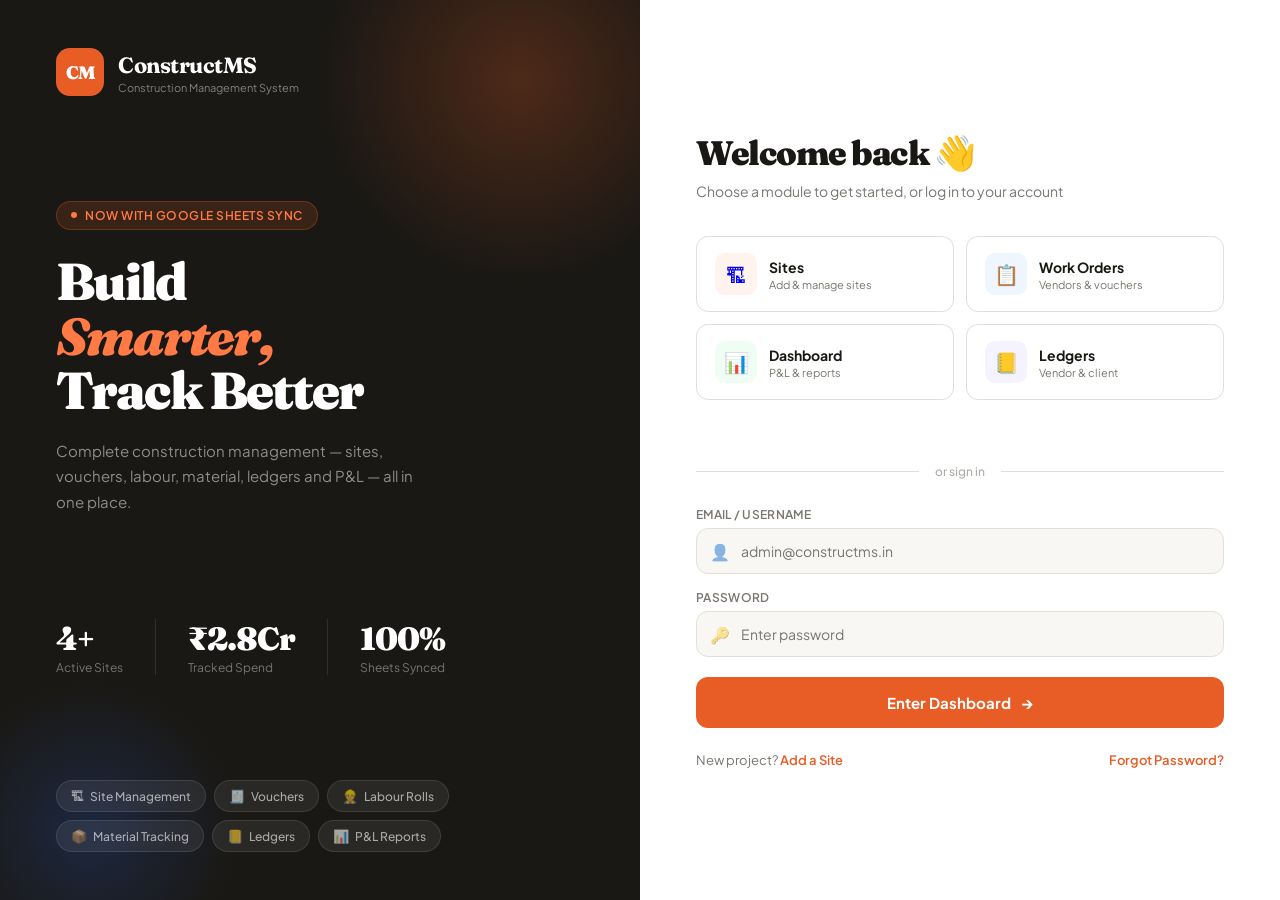
==== commit a0e1375c: "Update the word 'Hello' to 'Goodbye'" ====
--- a/index.html
+++ b/index.html
@@ -5,748 +5,472 @@
 <meta name="viewport" content="width=device-width, initial-scale=1.0"/>
 <title>ConstructMS — Construction Management System</title>
 <link href="https://fonts.googleapis.com/css2?family=Plus+Jakarta+Sans:wght@300;400;500;600;700;800&family=Fraunces:ital,wght@0,700;0,900;1,700&display=swap" rel="stylesheet"/>
-<link rel="stylesheet" href="style.css"/>
+<style>
+  :root {
+    --white: #ffffff;
+    --off-white: #f8f7f4;
+    --surface: #f0eeea;
+    --border: #e2dfd8;
+    --text: #1a1814;
+    --text-muted: #7a7670;
+    --text-light: #b0ada8;
+    --accent: #e85d26;
+    --accent-light: #ff7a45;
+    --accent-bg: #fff3ee;
+    --blue: #2563eb;
+    --blue-bg: #eff6ff;
+    --green: #16a34a;
+    --green-bg: #f0fdf4;
+    --amber: #d97706;
+    --amber-bg: #fffbeb;
+    --purple: #7c3aed;
+    --purple-bg: #f5f3ff;
+    --shadow-sm: 0 1px 3px rgba(0,0,0,0.06), 0 1px 2px rgba(0,0,0,0.04);
+    --shadow: 0 4px 16px rgba(0,0,0,0.08), 0 2px 6px rgba(0,0,0,0.04);
+    --shadow-lg: 0 20px 60px rgba(0,0,0,0.12), 0 8px 24px rgba(0,0,0,0.06);
+    --radius: 12px;
+    --radius-lg: 20px;
+    --radius-xl: 28px;
+  }
+  * { box-sizing: border-box; margin: 0; padding: 0; }
+  body {
+    font-family: 'Plus Jakarta Sans', sans-serif;
+    background: var(--off-white);
+    color: var(--text);
+    min-height: 100vh;
+    overflow-x: hidden;
+  }
+
+  /* ── NOISE TEXTURE OVERLAY ── */
+  body::before {
+    content: '';
+    position: fixed; inset: 0;
+    background-image: url("data:image/svg+xml,%3Csvg viewBox='0 0 256 256' xmlns='http://www.w3.org/2000/svg'%3E%3Cfilter id='noise'%3E%3CfeTurbulence type='fractalNoise' baseFrequency='0.9' numOctaves='4' stitchTiles='stitch'/%3E%3C/filter%3E%3Crect width='100%25' height='100%25' filter='url(%23noise)' opacity='0.03'/%3E%3C/svg%3E");
+    pointer-events: none; z-index: 0; opacity: 0.4;
+  }
+
+  /* ── LAYOUT ── */
+  .page-wrap {
+    display: grid;
+    grid-template-columns: 1fr 1fr;
+    min-height: 100vh;
+    position: relative; z-index: 1;
+  }
+
+  /* ── LEFT PANEL ── */
+  .left-panel {
+    background: var(--text);
+    padding: 48px 56px;
+    display: flex; flex-direction: column;
+    justify-content: space-between;
+    position: relative; overflow: hidden;
+  }
+  .left-panel::before {
+    content: '';
+    position: absolute;
+    top: -120px; right: -80px;
+    width: 400px; height: 400px;
+    background: radial-gradient(circle, rgba(232,93,38,0.25) 0%, transparent 70%);
+    pointer-events: none;
+  }
+  .left-panel::after {
+    content: '';
+    position: absolute;
+    bottom: -80px; left: -60px;
+    width: 300px; height: 300px;
+    background: radial-gradient(circle, rgba(37,99,235,0.2) 0%, transparent 70%);
+    pointer-events: none;
+  }
+
+  .brand {
+    display: flex; align-items: center; gap: 14px;
+    position: relative; z-index: 1;
+  }
+  .brand-icon {
+    width: 48px; height: 48px;
+    background: var(--accent);
+    border-radius: 14px;
+    display: flex; align-items: center; justify-content: center;
+    font-family: 'Fraunces', serif;
+    font-weight: 900; font-size: 18px;
+    color: white; letter-spacing: -1px;
+  }
+  .brand-name {
+    font-family: 'Fraunces', serif;
+    font-weight: 700; font-size: 22px;
+    color: white; letter-spacing: -0.5px;
+  }
+  .brand-tag {
+    font-size: 11px; color: rgba(255,255,255,0.45);
+    margin-top: 2px; font-weight: 400;
+  }
+
+  .hero-text { position: relative; z-index: 1; }
+  .hero-label {
+    display: inline-flex; align-items: center; gap: 8px;
+    background: rgba(232,93,38,0.15);
+    border: 1px solid rgba(232,93,38,0.3);
+    color: var(--accent-light);
+    padding: 6px 14px; border-radius: 100px;
+    font-size: 12px; font-weight: 600;
+    letter-spacing: 0.5px; text-transform: uppercase;
+    margin-bottom: 24px;
+  }
+  .hero-label::before {
+    content: ''; width: 6px; height: 6px;
+    background: var(--accent-light);
+    border-radius: 50%;
+    animation: blink 2s infinite;
+  }
+  @keyframes blink { 0%,100%{opacity:1} 50%{opacity:0.3} }
+
+  .hero-heading {
+    font-family: 'Fraunces', serif;
+    font-size: 52px; font-weight: 900;
+    line-height: 1.05; letter-spacing: -2px;
+    color: white; margin-bottom: 20px;
+  }
+  .hero-heading em {
+    font-style: italic; color: var(--accent-light);
+  }
+  .hero-sub {
+    font-size: 15px; color: rgba(255,255,255,0.5);
+    line-height: 1.7; max-width: 380px;
+    font-weight: 400;
+  }
+
+  .stats-row {
+    display: flex; gap: 32px;
+    position: relative; z-index: 1;
+  }
+  .stat-item {}
+  .stat-val {
+    font-family: 'Fraunces', serif;
+    font-size: 32px; font-weight: 900;
+    color: white; letter-spacing: -1px;
+  }
+  .stat-label {
+    font-size: 12px; color: rgba(255,255,255,0.4);
+    margin-top: 2px;
+  }
+  .stat-divider {
+    width: 1px; background: rgba(255,255,255,0.1);
+  }
+
+  .feature-pills {
+    display: flex; flex-wrap: wrap; gap: 8px;
+    position: relative; z-index: 1;
+  }
+  .pill {
+    display: flex; align-items: center; gap: 6px;
+    background: rgba(255,255,255,0.07);
+    border: 1px solid rgba(255,255,255,0.1);
+    color: rgba(255,255,255,0.6);
+    padding: 7px 14px; border-radius: 100px;
+    font-size: 12px; font-weight: 500;
+  }
+  .pill-icon { font-size: 13px; }
+
+  /* ── RIGHT PANEL ── */
+  .right-panel {
+    padding: 48px 56px;
+    display: flex; flex-direction: column;
+    justify-content: center;
+    background: var(--white);
+  }
+
+  .form-header { margin-bottom: 36px; }
+  .form-title {
+    font-family: 'Fraunces', serif;
+    font-size: 34px; font-weight: 900;
+    letter-spacing: -1.5px; color: var(--text);
+    margin-bottom: 8px;
+  }
+  .form-subtitle {
+    font-size: 14px; color: var(--text-muted);
+    font-weight: 400;
+  }
+
+  .quick-nav {
+    display: grid; grid-template-columns: 1fr 1fr;
+    gap: 12px; margin-bottom: 36px;
+  }
+  .nav-card {
+    display: flex; align-items: center; gap: 12px;
+    padding: 16px 18px;
+    border: 1.5px solid var(--border);
+    border-radius: var(--radius);
+    cursor: pointer;
+    text-decoration: none;
+    transition: all 0.2s ease;
+    background: var(--white);
+  }
+  .nav-card:hover {
+    border-color: var(--accent);
+    background: var(--accent-bg);
+    transform: translateY(-2px);
+    box-shadow: var(--shadow);
+  }
+  .nav-card-icon {
+    width: 42px; height: 42px;
+    border-radius: 10px;
+    display: flex; align-items: center; justify-content: center;
+    font-size: 20px; flex-shrink: 0;
+  }
+  .nav-card-icon.orange { background: var(--accent-bg); }
+  .nav-card-icon.blue   { background: var(--blue-bg); }
+  .nav-card-icon.green  { background: var(--green-bg); }
+  .nav-card-icon.purple { background: var(--purple-bg); }
+
+  .nav-card-text {}
+  .nav-card-title {
+    font-size: 14px; font-weight: 700;
+    color: var(--text); margin-bottom: 2px;
+  }
+  .nav-card-sub {
+    font-size: 11px; color: var(--text-muted);
+  }
+
+  .divider {
+    display: flex; align-items: center; gap: 16px;
+    margin: 28px 0;
+  }
+  .divider-line { flex: 1; height: 1px; background: var(--border); }
+  .divider-text { font-size: 12px; color: var(--text-light); font-weight: 500; }
+
+  .login-form { display: flex; flex-direction: column; gap: 16px; }
+  .input-group { display: flex; flex-direction: column; gap: 6px; }
+  .input-label {
+    font-size: 12px; font-weight: 600;
+    color: var(--text-muted); letter-spacing: 0.3px;
+    text-transform: uppercase;
+  }
+  .input-wrap { position: relative; }
+  .input-wrap input {
+    width: 100%;
+    padding: 13px 16px 13px 44px;
+    background: var(--off-white);
+    border: 1.5px solid var(--border);
+    border-radius: var(--radius);
+    font-family: 'Plus Jakarta Sans', sans-serif;
+    font-size: 14px; color: var(--text);
+    outline: none; transition: all 0.2s;
+  }
+  .input-wrap input:focus {
+    border-color: var(--accent);
+    background: var(--white);
+    box-shadow: 0 0 0 4px rgba(232,93,38,0.08);
+  }
+  .input-icon {
+    position: absolute; left: 14px; top: 50%;
+    transform: translateY(-50%);
+    font-size: 16px; pointer-events: none;
+    opacity: 0.5;
+  }
+
+  .btn-login {
+    display: flex; align-items: center; justify-content: center; gap: 10px;
+    padding: 15px 28px;
+    background: var(--accent);
+    color: white;
+    border: none; border-radius: var(--radius);
+    font-family: 'Plus Jakarta Sans', sans-serif;
+    font-size: 15px; font-weight: 700;
+    cursor: pointer; transition: all 0.2s;
+    margin-top: 4px;
+  }
+  .btn-login:hover {
+    background: var(--accent-light);
+    transform: translateY(-1px);
+    box-shadow: 0 8px 24px rgba(232,93,38,0.3);
+  }
+  .btn-login:active { transform: translateY(0); }
+
+  .bottom-links {
+    display: flex; justify-content: space-between; align-items: center;
+    margin-top: 24px;
+  }
+  .link-text { font-size: 13px; color: var(--text-muted); }
+  .link { color: var(--accent); text-decoration: none; font-weight: 600; }
+
+  /* ── ANIMATIONS ── */
+  @keyframes fadeUp {
+    from { opacity: 0; transform: translateY(20px); }
+    to { opacity: 1; transform: translateY(0); }
+  }
+  .fade-up { animation: fadeUp 0.5s ease forwards; }
+  .fade-up-1 { animation-delay: 0.1s; opacity: 0; }
+  .fade-up-2 { animation-delay: 0.2s; opacity: 0; }
+  .fade-up-3 { animation-delay: 0.3s; opacity: 0; }
+  .fade-up-4 { animation-delay: 0.4s; opacity: 0; }
+
+  /* ── TOAST ── */
+  .toast {
+    position: fixed; bottom: 28px; right: 28px;
+    background: var(--text); color: white;
+    padding: 14px 20px; border-radius: var(--radius);
+    font-size: 13px; font-weight: 500;
+    display: flex; align-items: center; gap: 10px;
+    box-shadow: var(--shadow-lg);
+    transform: translateY(80px); opacity: 0;
+    transition: all 0.3s cubic-bezier(0.34,1.56,0.64,1);
+    z-index: 999;
+  }
+  .toast.show { transform: translateY(0); opacity: 1; }
+
+  @media (max-width: 768px) {
+    .page-wrap { grid-template-columns: 1fr; }
+    .left-panel { display: none; }
+    .right-panel { padding: 32px 24px; }
+  }
+</style>
 </head>
 <body>
 
-<!-- ═══════════════════════════════════════════════════════════
-     PAGE 1: LOGIN / HOME
-     ═══════════════════════════════════════════════════════════ -->
-<div id="page-login" class="page active">
-  <div class="login-page-wrap">
-
-    <!-- LEFT: BRANDING -->
-    <div class="left-panel">
-      <div class="brand-lg">
-        <div class="brand-icon-lg">CM</div>
-        <div>
-          <div class="brand-name-lg">ConstructMS</div>
-          <div class="brand-tag">Construction Management System</div>
-        </div>
-      </div>
-      <div class="hero-text">
-        <div class="hero-label">Now with Google Sheets Sync</div>
-        <h1 class="hero-heading">Build<br/><em>Smarter,</em><br/>Track Better</h1>
-        <p class="hero-sub">Complete construction management — sites, work orders, expenses, ledgers and P&L — all in one place.</p>
-      </div>
-      <div class="stats-row">
-        <div>
-          <div class="stat-val" id="login-site-count">—</div>
-          <div class="stat-label">Active Sites</div>
-        </div>
-        <div class="stat-divider"></div>
-        <div>
-          <div class="stat-val" id="login-wo-count">—</div>
-          <div class="stat-label">Work Orders</div>
-        </div>
-        <div class="stat-divider"></div>
-        <div>
-          <div class="stat-val">100%</div>
-          <div class="stat-label">Sheets Synced</div>
-        </div>
-      </div>
-      <div class="feature-pills">
-        <div class="pill">🏗 Site Management</div>
-        <div class="pill">📋 Work Orders</div>
-        <div class="pill">💸 Expenses</div>
-        <div class="pill">📒 Ledgers</div>
-        <div class="pill">📊 P&L Reports</div>
-      </div>
-    </div>
-
-    <!-- RIGHT: NAVIGATION + LOGIN -->
-    <div class="right-panel">
-      <div class="form-header">
-        <h2 class="form-title">Welcome back 👋</h2>
-        <p class="form-subtitle">Choose a module to get started, or log in</p>
-      </div>
-      <div class="quick-nav">
-        <div class="nav-card" onclick="goTo('sites')">
-          <div class="nav-card-icon orange">🏗</div>
-          <div>
-            <div class="nav-card-title">Sites</div>
-            <div class="nav-card-sub">Add & manage sites</div>
-          </div>
-        </div>
-        <div class="nav-card" onclick="goTo('workorders')">
-          <div class="nav-card-icon blue">📋</div>
-          <div>
-            <div class="nav-card-title">Work Orders</div>
-            <div class="nav-card-sub">Vendors & work orders</div>
-          </div>
-        </div>
-        <div class="nav-card" onclick="goTo('expenses')">
-          <div class="nav-card-icon green">💸</div>
-          <div>
-            <div class="nav-card-title">Expenses</div>
-            <div class="nav-card-sub">Record all expenditures</div>
-          </div>
-        </div>
-        <div class="nav-card" onclick="goTo('dashboard')">
-          <div class="nav-card-icon purple">📊</div>
-          <div>
-            <div class="nav-card-title">Dashboard</div>
-            <div class="nav-card-sub">P&L & reports</div>
-          </div>
-        </div>
-      </div>
-      <div class="divider">
-        <div class="divider-line"></div>
-        <div class="divider-text">or sign in</div>
-        <div class="divider-line"></div>
-      </div>
-      <div class="login-form">
-        <div class="input-group">
-          <label class="input-label">Email / Username</label>
-          <div class="login-input-wrap">
-            <span class="login-icon">👤</span>
-            <input class="login-input" type="text" placeholder="admin@constructms.in" id="inp-user"/>
-          </div>
-        </div>
-        <div class="input-group">
-          <label class="input-label">Password</label>
-          <div class="login-input-wrap">
-            <span class="login-icon">🔑</span>
-            <input class="login-input" type="password" placeholder="Enter password" id="inp-pass"/>
-          </div>
-        </div>
-        <button class="btn-login" onclick="handleLogin()">
-          Enter Dashboard <span style="font-size:16px;">→</span>
-        </button>
-      </div>
-      <div class="bottom-links">
-        <span class="link-text">New project? <a class="link" onclick="goTo('sites')" style="cursor:pointer;">Add a Site</a></span>
-        <a href="#" class="link" style="font-size:13px;">Forgot Password?</a>
-      </div>
+<div class="page-wrap">
+
+  <!-- LEFT: BRANDING -->
+  <div class="left-panel">
+    <div class="brand fade-up fade-up-1">
+      <div class="brand-icon">CM</div>
+      <div>
+        <div class="brand-name">ConstructMS</div>
+        <div class="brand-tag">Construction Management System</div>
+      </div>
+    </div>
+
+    <div class="hero-text fade-up fade-up-2">
+      <div class="hero-label">Now with Google Sheets Sync</div>
+      <h1 class="hero-heading">Build<br/><em>Smarter,</em><br/>Track Better</h1>
+      <p class="hero-sub">Complete construction management — sites, vouchers, labour, material, ledgers and P&L — all in one place.</p>
+    </div>
+
+    <div class="stats-row fade-up fade-up-3">
+      <div class="stat-item">
+        <div class="stat-val">4+</div>
+        <div class="stat-label">Active Sites</div>
+      </div>
+      <div class="stat-divider"></div>
+      <div class="stat-item">
+        <div class="stat-val">₹2.8Cr</div>
+        <div class="stat-label">Tracked Spend</div>
+      </div>
+      <div class="stat-divider"></div>
+      <div class="stat-item">
+        <div class="stat-val">100%</div>
+        <div class="stat-label">Sheets Synced</div>
+      </div>
+    </div>
+
+    <div class="feature-pills fade-up fade-up-4">
+      <div class="pill"><span class="pill-icon">🏗</span> Site Management</div>
+      <div class="pill"><span class="pill-icon">🧾</span> Vouchers</div>
+      <div class="pill"><span class="pill-icon">👷</span> Labour Rolls</div>
+      <div class="pill"><span class="pill-icon">📦</span> Material Tracking</div>
+      <div class="pill"><span class="pill-icon">📒</span> Ledgers</div>
+      <div class="pill"><span class="pill-icon">📊</span> P&L Reports</div>
     </div>
   </div>
+
+  <!-- RIGHT: NAVIGATION + LOGIN -->
+  <div class="right-panel">
+    <div class="form-header fade-up fade-up-1">
+      <h2 class="form-title">Welcome back 👋</h2>
+      <p class="form-subtitle">Choose a module to get started, or log in to your account</p>
+    </div>
+
+    <div class="quick-nav fade-up fade-up-2">
+      <a href="sites.html" class="nav-card">
+        <div class="nav-card-icon orange">🏗</div>
+        <div class="nav-card-text">
+          <div class="nav-card-title">Sites</div>
+          <div class="nav-card-sub">Add & manage sites</div>
+        </div>
+      </a>
+      <a href="workorder.html" class="nav-card">
+        <div class="nav-card-icon blue">📋</div>
+        <div class="nav-card-text">
+          <div class="nav-card-title">Work Orders</div>
+          <div class="nav-card-sub">Vendors & vouchers</div>
+        </div>
+      </a>
+      <a href="dashboard.html" class="nav-card">
+        <div class="nav-card-icon green">📊</div>
+        <div class="nav-card-text">
+          <div class="nav-card-title">Dashboard</div>
+          <div class="nav-card-sub">P&L & reports</div>
+        </div>
+      </a>
+      <a href="#" class="nav-card" onclick="toast('Ledgers coming soon!','📒')">
+        <div class="nav-card-icon purple">📒</div>
+        <div class="nav-card-text">
+          <div class="nav-card-title">Ledgers</div>
+          <div class="nav-card-sub">Vendor & client</div>
+        </div>
+      </a>
+    </div>
+
+    <div class="divider">
+      <div class="divider-line"></div>
+      <div class="divider-text">or sign in</div>
+      <div class="divider-line"></div>
+    </div>
+
+    <div class="login-form fade-up fade-up-3">
+      <div class="input-group">
+        <label class="input-label">Email / Username</label>
+        <div class="input-wrap">
+          <span class="input-icon">👤</span>
+          <input type="text" placeholder="admin@constructms.in" id="inp-user"/>
+        </div>
+      </div>
+      <div class="input-group">
+        <label class="input-label">Password</label>
+        <div class="input-wrap">
+          <span class="input-icon">🔑</span>
+          <input type="password" placeholder="Enter password" id="inp-pass"/>
+        </div>
+      </div>
+      <button class="btn-login" onclick="handleLogin()">
+        Enter Dashboard
+        <span style="font-size:16px;">→</span>
+      </button>
+    </div>
+
+    <div class="bottom-links fade-up fade-up-4">
+      <span class="link-text">New project? <a href="sites.html" class="link">Add a Site</a></span>
+      <a href="#" class="link" style="font-size:13px;">Forgot Password?</a>
+    </div>
+  </div>
+
 </div>
 
-<!-- ═══════════════════════════════════════════════════════════
-     PAGE 2: SITES
-     ═══════════════════════════════════════════════════════════ -->
-<div id="page-sites" class="page">
-  <!-- TOPBAR -->
-  <div class="topbar">
-    <div class="topbar-left">
-      <button class="back-btn" onclick="goTo('login')">← Back</button>
-      <div class="topbar-brand">
-        <div class="brand-icon">CM</div>
-        <div class="brand-name">ConstructMS</div>
-      </div>
-      <div class="page-breadcrumb">
-        <span class="breadcrumb-sep">/</span>
-        <span class="breadcrumb-current">Sites</span>
-      </div>
-    </div>
-    <div class="topbar-right">
-      <div class="sync-pill orange"><span class="sync-dot"></span>Sheets Connected</div>
-      <button class="btn btn-ghost" style="padding:8px 16px;font-size:12px;" onclick="goTo('dashboard')">📊 Dashboard</button>
-      <button class="btn btn-primary" style="padding:8px 16px;font-size:12px;" onclick="goTo('workorders')">+ Work Order</button>
-    </div>
-  </div>
-
-  <div class="body-wrap">
-    <!-- SIDEBAR -->
-    <aside class="sidebar">
-      <div class="sidebar-section">Main Modules</div>
-      <div class="nav-item" onclick="goTo('login')"><span class="nav-item-icon">🏠</span> Home</div>
-      <div class="nav-item active" onclick="goTo('sites')"><span class="nav-item-icon">🏗</span> Sites <span class="nav-badge green" id="s-nav-count">0</span></div>
-      <div class="nav-item" onclick="goTo('workorders')"><span class="nav-item-icon">📋</span> Work Orders</div>
-      <div class="nav-item" onclick="goTo('expenses')"><span class="nav-item-icon">💸</span> Expenses</div>
-      <div class="nav-item" onclick="goTo('dashboard')"><span class="nav-item-icon">📊</span> Dashboard</div>
-      <div class="sidebar-stats">
-        <div class="sidebar-stats-title">Quick Stats</div>
-        <div class="stat-row"><span>Total Sites</span><strong id="s-qs-total">—</strong></div>
-        <div class="stat-row"><span>Active</span><strong style="color:var(--green)" id="s-qs-active">—</strong></div>
-        <div class="stat-row"><span>Planning</span><strong style="color:var(--blue)" id="s-qs-planning">—</strong></div>
-        <div class="stat-row"><span>On Hold</span><strong style="color:var(--amber)" id="s-qs-hold">—</strong></div>
-        <div class="stat-row"><span>Total Budget</span><strong style="color:var(--accent)" id="s-qs-budget">—</strong></div>
-      </div>
-    </aside>
-
-    <main class="main-content">
-      <div class="page-header anim a1">
-        <div>
-          <div class="page-eyebrow">Module 01</div>
-          <h1 class="page-title">Sites</h1>
-          <p class="page-desc">Register and manage construction sites</p>
-        </div>
-        <div class="page-actions">
-          <button class="btn btn-ghost" onclick="loadSites()">⟳ Refresh</button>
-          <button class="btn btn-primary" onclick="scrollToSiteForm()">+ Add New Site</button>
-        </div>
-      </div>
-
-      <!-- SITES TABLE -->
-      <div class="table-card anim a2">
-        <div class="table-header">
-          <div style="display:flex;align-items:center;gap:10px;">
-            <span class="table-title">All Sites</span>
-            <span class="table-count" id="site-count-badge">Loading…</span>
-          </div>
-          <input id="site-search" class="search-input" type="text" placeholder="🔍  Search by name, city, client…" oninput="filterSites()"/>
-        </div>
-        <div class="table-scroll">
-          <table style="min-width:1400px;">
-            <thead>
-              <tr>
-                <th>#</th><th>Site ID</th><th>Site Name</th><th>Client Name</th><th>Contact</th>
-                <th>Type</th><th>Location</th><th>City</th><th>State</th><th>Category</th>
-                <th>Plan Start</th><th>Plan End</th><th>Actual Start</th><th>Actual End</th>
-                <th>Budget</th><th>Manager</th><th>WO Status</th><th>Progress</th>
-                <th>Status</th><th>Priority</th><th>Remarks</th><th>Created</th><th>By</th><th>Action</th>
-              </tr>
-            </thead>
-            <tbody id="sites-tbody">
-              <tr><td colspan="24"><div class="empty-state"><div class="empty-icon">🏗</div><div class="empty-text">Loading sites…</div></div></td></tr>
-            </tbody>
-          </table>
-        </div>
-      </div>
-
-      <!-- ADD / EDIT SITE FORM -->
-      <div id="site-form-card" class="form-card anim a3">
-        <div class="form-card-header">
-          <div class="card-header-icon orange">🏗</div>
-          <div>
-            <div class="card-header-title" id="site-form-title">Add New Site</div>
-            <div class="card-header-sub" id="site-form-subtitle">Fill all details to register a construction site</div>
-          </div>
-        </div>
-        <input type="hidden" id="s-siteid"/>
-        <div class="form-body">
-          <div class="section-divider"><div class="sd-line"></div><div class="sd-label">📍 Basic Information</div><div class="sd-line"></div></div>
-          <div class="fields-grid cols3">
-            <div class="field"><label class="field-label">Site Name <span class="req">*</span></label><input class="field-input" id="s-name" type="text" placeholder="e.g. Site A — Sector 62"/></div>
-            <div class="field"><label class="field-label">Client Name <span class="req">*</span></label><input class="field-input" id="s-client" type="text" placeholder="Company / person name"/></div>
-            <div class="field"><label class="field-label">Client Contact</label><input class="field-input" id="s-client-contact" type="tel" placeholder="+91 XXXXX XXXXX"/></div>
-            <div class="field"><label class="field-label">Site Type <span class="req">*</span></label>
-              <select class="field-select" id="s-site-type"><option>Residential</option><option>Commercial</option><option>Industrial</option><option>Infrastructure</option><option>Mixed Use</option><option>Other</option></select>
-            </div>
-            <div class="field"><label class="field-label">Project Category</label>
-              <select class="field-select" id="s-project-category"><option>New Construction</option><option>Renovation / Retrofit</option><option>Expansion</option><option>Road / Civil</option><option>Interior</option><option>Other</option></select>
-            </div>
-            <div class="field"><label class="field-label">Work Order Status</label>
-              <select class="field-select" id="s-wo-status"><option>Not Started</option><option>In Progress</option><option>Completed</option><option>On Hold</option></select>
-            </div>
-          </div>
-          <div class="section-divider"><div class="sd-line"></div><div class="sd-label">📌 Location</div><div class="sd-line"></div></div>
-          <div class="fields-grid cols3">
-            <div class="field"><label class="field-label">Location / Address <span class="req">*</span></label><input class="field-input" id="s-location" type="text" placeholder="Full address / area"/></div>
-            <div class="field"><label class="field-label">City <span class="req">*</span></label><input class="field-input" id="s-city" type="text" placeholder="e.g. Noida"/></div>
-            <div class="field"><label class="field-label">State</label><input class="field-input" id="s-state" type="text" placeholder="e.g. Uttar Pradesh"/></div>
-          </div>
-          <div class="section-divider"><div class="sd-line"></div><div class="sd-label">💰 Budget & Timeline</div><div class="sd-line"></div></div>
-          <div class="fields-grid cols4">
-            <div class="field"><label class="field-label">Budget (₹) <span class="req">*</span></label><div class="input-wrap has-prefix"><span class="input-prefix">₹</span><input class="field-input" id="s-budget" type="number" placeholder="0"/></div></div>
-            <div class="field"><label class="field-label">Plan Start Date</label><input class="field-input" id="s-plan-start" type="date"/></div>
-            <div class="field"><label class="field-label">Planned End Date</label><input class="field-input" id="s-plan-end" type="date"/></div>
-            <div class="field"><label class="field-label">Progress %</label><input class="field-input" id="s-progress" type="number" min="0" max="100" placeholder="0"/></div>
-            <div class="field"><label class="field-label">Actual Start Date</label><input class="field-input" id="s-actual-start" type="date"/></div>
-            <div class="field"><label class="field-label">Actual End Date</label><input class="field-input" id="s-actual-end" type="date"/></div>
-            <div class="field"><label class="field-label">Status <span class="req">*</span></label>
-              <select class="field-select" id="s-status"><option value="Planning">🔵 Planning</option><option value="Active">🟢 Active</option><option value="On Hold">🟡 On Hold</option><option value="Completed">✅ Completed</option><option value="Cancelled">🔴 Cancelled</option></select>
-            </div>
-            <div class="field"><label class="field-label">Priority</label>
-              <select class="field-select" id="s-priority"><option>Normal</option><option>Low</option><option>High</option><option>Urgent</option></select>
-            </div>
-          </div>
-          <div class="section-divider"><div class="sd-line"></div><div class="sd-label">👷 Team & Notes</div><div class="sd-line"></div></div>
-          <div class="fields-grid">
-            <div class="field"><label class="field-label">Site Manager / Incharge</label><input class="field-input" id="s-manager" type="text" placeholder="Engineer / manager name"/></div>
-            <div class="field"><label class="field-label">Created By</label><input class="field-input" id="s-created-by" type="text" placeholder="Your name"/></div>
-            <div class="field full"><label class="field-label">Remarks / Description</label><textarea class="field-textarea" id="s-remarks" placeholder="Additional notes…"></textarea></div>
-          </div>
-        </div>
-        <div class="form-footer">
-          <div class="footer-hint"><span>ℹ️</span> Fields marked <span style="color:var(--accent);font-weight:700;">*</span> are required.</div>
-          <div style="display:flex;gap:10px;">
-            <button class="btn btn-ghost" onclick="clearSiteForm()">Clear</button>
-            <button class="btn btn-primary" onclick="submitSite()"><span id="site-submit-icon">🏗</span> <span id="site-submit-text">Save Site</span></button>
-          </div>
-        </div>
-      </div>
-    </main>
-  </div>
+<div class="toast" id="toast">
+  <span id="toast-icon">✅</span>
+  <span id="toast-msg">Done!</span>
 </div>
 
-<!-- ═══════════════════════════════════════════════════════════
-     PAGE 3: WORK ORDERS
-     ═══════════════════════════════════════════════════════════ -->
-<div id="page-workorders" class="page">
-  <div class="topbar">
-    <div class="topbar-left">
-      <button class="back-btn" onclick="goTo('login')">← Back</button>
-      <div class="topbar-brand">
-        <div class="brand-icon blue">WO</div>
-        <div class="brand-name">ConstructMS</div>
-      </div>
-      <div class="page-breadcrumb">
-        <span class="breadcrumb-sep">/</span>
-        <span class="breadcrumb-current">Work Orders</span>
-      </div>
-    </div>
-    <div class="topbar-right">
-      <div class="sync-pill blue"><span class="sync-dot"></span>Sheets Connected</div>
-      <button class="btn btn-ghost" style="padding:8px 16px;font-size:12px;" onclick="goTo('sites')">🏗 Sites</button>
-      <button class="btn btn-primary blue" style="padding:8px 16px;font-size:12px;" onclick="goTo('dashboard')">📊 Dashboard</button>
-    </div>
-  </div>
-
-  <div class="body-wrap">
-    <aside class="sidebar">
-      <div class="sidebar-section">Navigate</div>
-      <div class="nav-item" onclick="goTo('login')"><span class="nav-item-icon">🏠</span> Home</div>
-      <div class="nav-item" onclick="goTo('sites')"><span class="nav-item-icon">🏗</span> Sites</div>
-      <div class="nav-item active blue" onclick="goTo('workorders')"><span class="nav-item-icon">📋</span> Work Orders</div>
-      <div class="nav-item" onclick="goTo('expenses')"><span class="nav-item-icon">💸</span> Expenses</div>
-      <div class="nav-item" onclick="goTo('dashboard')"><span class="nav-item-icon">📊</span> Dashboard</div>
-      <div class="sidebar-stats">
-        <div class="sidebar-stats-title">Summary</div>
-        <div class="stat-row"><span>Total WOs</span><strong id="wo-qs-total">—</strong></div>
-        <div class="stat-row"><span>In Progress</span><strong style="color:var(--accent)" id="wo-qs-inprogress">—</strong></div>
-        <div class="stat-row"><span>Issued</span><strong style="color:var(--blue)" id="wo-qs-issued">—</strong></div>
-        <div class="stat-row"><span>Completed</span><strong style="color:var(--green)" id="wo-qs-completed">—</strong></div>
-        <div class="stat-row"><span>Total Value</span><strong style="color:var(--accent)" id="wo-qs-value">—</strong></div>
-      </div>
-    </aside>
-
-    <main class="main-content">
-      <div class="page-header anim a1">
-        <div>
-          <div class="page-eyebrow blue">Module 02</div>
-          <h1 class="page-title">Work Orders</h1>
-          <p class="page-desc">Create and manage work orders across all sites</p>
-        </div>
-        <div class="page-actions">
-          <button class="btn btn-ghost" onclick="loadWorkOrders()">⟳ Refresh</button>
-          <button class="btn btn-primary blue" onclick="newWOForm()">+ New Work Order</button>
-        </div>
-      </div>
-
-      <!-- WO TABLE -->
-      <div class="table-card anim a2">
-        <div class="table-header">
-          <div style="display:flex;align-items:center;gap:10px;">
-            <span class="table-title">All Work Orders</span>
-            <span class="table-count" id="wo-count-badge">Loading…</span>
-          </div>
-          <input id="wo-search" class="search-input" style="width:260px;" type="text" placeholder="🔍  Search by WO, site, vendor…" oninput="filterWOs()"/>
-        </div>
-        <div class="table-scroll">
-          <table style="min-width:2000px;">
-            <thead>
-              <tr>
-                <th>#</th><th>WO ID</th><th>Site ID</th><th>Site Name</th><th>WO Number</th>
-                <th>Issue Date</th><th>Vendor ID</th><th>Vendor Name</th><th>Work Type</th>
-                <th>Scope</th><th>Category</th><th>WO Amount</th><th>Advance</th>
-                <th>Start</th><th>Plan End</th><th>Actual End</th><th>Status</th>
-                <th>Priority</th><th>Pay Terms</th><th>Pay Status</th><th>Completion</th>
-                <th>Remarks</th><th>Created</th><th>By</th><th>Action</th>
-              </tr>
-            </thead>
-            <tbody id="wo-tbody">
-              <tr><td colspan="25"><div class="empty-state"><div class="empty-icon">📋</div><div class="empty-text">Loading work orders…</div></div></td></tr>
-            </tbody>
-          </table>
-        </div>
-      </div>
-
-      <!-- WO FORM -->
-      <div id="wo-form-card" class="form-card anim a3">
-        <div class="form-card-header">
-          <div class="card-header-icon blue">📋</div>
-          <div>
-            <div class="card-header-title" id="wo-form-title">New Work Order</div>
-            <div class="card-header-sub" id="wo-form-subtitle">Create a work order and assign to a site</div>
-          </div>
-        </div>
-        <input type="hidden" id="wo-id"/>
-        <input type="hidden" id="wo-site-id"/>
-        <input type="hidden" id="wo-vendor-id"/>
-        <div class="form-body">
-          <div class="section-divider"><div class="sd-line"></div><div class="sd-label">📋 Work Order Details</div><div class="sd-line"></div></div>
-          <div class="fields-grid cols3">
-            <div class="field"><label class="field-label">Work Order ID <span class="auto-badge">⚡ Auto</span></label><div class="field-auto" id="wo-id-display">Will be generated</div></div>
-            <div class="field"><label class="field-label">Site Name <span class="req">*</span></label>
-              <select class="field-select" id="wo-site-name" onchange="onWOSiteSelect()"><option value="">— Select Active Site —</option></select>
-            </div>
-            <div class="field"><label class="field-label">Site ID <span class="auto-badge">⚡ Auto</span></label><div class="field-auto" id="wo-site-id-display">—</div></div>
-            <div class="field"><label class="field-label">Issue Date</label><input class="field-input" id="wo-issue-date" type="date"/></div>
-            <div class="field"><label class="field-label">Work Type <span class="req">*</span></label>
-              <select class="field-select" id="wo-type"><option>Civil Work</option><option>Electrical</option><option>Plumbing</option><option>Finishing</option><option>Structural</option><option>Excavation</option><option>Road Work</option><option>Painting</option><option>Tiling</option><option>False Ceiling</option><option>Waterproofing</option><option>Other</option></select>
-            </div>
-            <div class="field"><label class="field-label">Work Category</label>
-              <select class="field-select" id="wo-category"><option>Labour + Material</option><option>Labour</option><option>Material</option><option>Machinery</option><option>Consultancy</option><option>Other</option></select>
-            </div>
-            <div class="field full"><label class="field-label">Scope of Work</label><textarea class="field-textarea" id="wo-scope" placeholder="Detailed description of work scope…"></textarea></div>
-          </div>
-          <div class="section-divider"><div class="sd-line"></div><div class="sd-label">👔 Vendor Details</div><div class="sd-line"></div></div>
-          <div class="fields-grid cols3">
-            <div class="field"><label class="field-label">Vendor ID <span class="auto-badge">⚡ Auto</span></label><div class="field-auto" id="wo-vendor-id-display">Will be generated</div></div>
-            <div class="field"><label class="field-label">Vendor Name</label><input class="field-input" id="wo-vendor-name" type="text" placeholder="Vendor / contractor name"/></div>
-            <div class="field"><label class="field-label">Work Order No.</label><input class="field-input" id="wo-num" type="text" placeholder="WO-2024-XXX"/></div>
-          </div>
-          <div class="section-divider"><div class="sd-line"></div><div class="sd-label">💰 Financials</div><div class="sd-line"></div></div>
-          <div class="fields-grid cols4">
-            <div class="field"><label class="field-label">WO Amount (₹) <span class="req">*</span></label><div class="input-wrap has-prefix"><span class="input-prefix">₹</span><input class="field-input" id="wo-amount" type="number" placeholder="0"/></div></div>
-            <div class="field"><label class="field-label">Advance Amount (₹)</label><div class="input-wrap has-prefix"><span class="input-prefix">₹</span><input class="field-input" id="wo-advance" type="number" placeholder="0"/></div></div>
-            <div class="field"><label class="field-label">Payment Terms</label>
-              <select class="field-select" id="wo-payment-terms"><option>Running Bill</option><option>Lump Sum</option><option>Milestone Based</option><option>Item Rate</option><option>Percentage Complete</option></select>
-            </div>
-            <div class="field"><label class="field-label">Payment Status</label>
-              <select class="field-select" id="wo-payment-status"><option>Unpaid</option><option>Advance Paid</option><option>Partially Paid</option><option>Fully Paid</option><option>On Hold</option></select>
-            </div>
-          </div>
-          <div class="section-divider"><div class="sd-line"></div><div class="sd-label">📅 Timeline & Status</div><div class="sd-line"></div></div>
-          <div class="fields-grid cols4">
-            <div class="field"><label class="field-label">Start Date</label><input class="field-input" id="wo-start" type="date"/></div>
-            <div class="field"><label class="field-label">Planned End Date</label><input class="field-input" id="wo-plan-end" type="date"/></div>
-            <div class="field"><label class="field-label">Actual End Date</label><input class="field-input" id="wo-actual-end" type="date"/></div>
-            <div class="field"><label class="field-label">Completion %</label><input class="field-input" id="wo-completion" type="number" min="0" max="100" placeholder="0"/></div>
-            <div class="field"><label class="field-label">Status</label>
-              <select class="field-select" id="wo-status"><option>Issued</option><option>In Progress</option><option>On Hold</option><option>Completed</option><option>Cancelled</option><option>Draft</option></select>
-            </div>
-            <div class="field"><label class="field-label">Priority</label>
-              <select class="field-select" id="wo-priority"><option>Normal</option><option>Low</option><option>High</option><option>Urgent</option></select>
-            </div>
-            <div class="field"><label class="field-label">Created By</label><input class="field-input" id="wo-created-by" type="text" placeholder="Your name"/></div>
-            <div class="field"><label class="field-label">Remarks</label><input class="field-input" id="wo-remarks" type="text" placeholder="Short note…"/></div>
-          </div>
-        </div>
-        <div class="form-footer">
-          <div class="footer-hint"><span>ℹ️</span> Fields marked <span style="color:var(--accent);font-weight:700;">*</span> are required. Saves to Google Sheets.</div>
-          <div style="display:flex;gap:10px;">
-            <button class="btn btn-ghost" onclick="clearWOForm()">Clear</button>
-            <button class="btn btn-primary blue" onclick="submitWO()"><span id="wo-submit-icon">📋</span> <span id="wo-submit-text">Save Work Order</span></button>
-          </div>
-        </div>
-      </div>
-    </main>
-  </div>
-</div>
-
-<!-- ═══════════════════════════════════════════════════════════
-     PAGE 4: EXPENSES
-     ═══════════════════════════════════════════════════════════ -->
-<div id="page-expenses" class="page">
-  <div class="topbar">
-    <div class="topbar-left">
-      <button class="back-btn" onclick="goTo('login')">← Back</button>
-      <div class="topbar-brand">
-        <div class="brand-icon green">₹</div>
-        <div class="brand-name">ConstructMS</div>
-      </div>
-      <div class="page-breadcrumb">
-        <span class="breadcrumb-sep">/</span>
-        <span class="breadcrumb-current">Expenses</span>
-      </div>
-    </div>
-    <div class="topbar-right">
-      <div class="sync-pill"><span class="sync-dot"></span>Sheets Connected</div>
-      <button class="btn btn-ghost" style="padding:8px 16px;font-size:12px;" onclick="goTo('sites')">🏗 Sites</button>
-      <button class="btn btn-ghost" style="padding:8px 16px;font-size:12px;" onclick="goTo('workorders')">📋 Work Orders</button>
-      <button class="btn btn-primary green" style="padding:8px 16px;font-size:12px;" onclick="goTo('dashboard')">📊 Dashboard</button>
-    </div>
-  </div>
-
-  <div class="body-wrap">
-    <aside class="sidebar">
-      <div class="sidebar-section">Main Modules</div>
-      <div class="nav-item" onclick="goTo('login')"><span class="nav-item-icon">🏠</span> Home</div>
-      <div class="nav-item" onclick="goTo('sites')"><span class="nav-item-icon">🏗</span> Sites</div>
-      <div class="nav-item" onclick="goTo('workorders')"><span class="nav-item-icon">📋</span> Work Orders</div>
-      <div class="nav-item active green" onclick="goTo('expenses')"><span class="nav-item-icon">💸</span> Expenses <span class="nav-badge amber" id="exp-nav-count">0</span></div>
-      <div class="nav-item" onclick="goTo('dashboard')"><span class="nav-item-icon">📊</span> Dashboard</div>
-      <div class="sidebar-stats">
-        <div class="sidebar-stats-title">Quick Stats</div>
-        <div class="stat-row"><span>Total Entries</span><strong id="exp-qs-total">—</strong></div>
-        <div class="stat-row"><span>Pending</span><strong style="color:var(--amber)" id="exp-qs-pending">—</strong></div>
-        <div class="stat-row"><span>Approved</span><strong style="color:var(--green)" id="exp-qs-approved">—</strong></div>
-        <div class="stat-row"><span>Posted</span><strong style="color:var(--blue)" id="exp-qs-posted">—</strong></div>
-        <div class="stat-row"><span>Total Amount</span><strong style="color:var(--green)" id="exp-qs-amount">—</strong></div>
-      </div>
-    </aside>
-
-    <main class="main-content">
-      <div class="page-header anim a1">
-        <div>
-          <div class="page-eyebrow green">Module 03</div>
-          <h1 class="page-title">Expenses</h1>
-          <p class="page-desc">Record and manage all site expenditures</p>
-        </div>
-        <div class="page-actions">
-          <button class="btn btn-ghost" onclick="loadExpenses()">⟳ Refresh</button>
-          <button class="btn btn-primary green" onclick="scrollToExpForm()">+ Add Expense</button>
-        </div>
-      </div>
-
-      <!-- SUMMARY STRIP -->
-      <div class="summary-strip cols5 anim a2">
-        <div class="sum-card"><div class="sum-label">Total Entries</div><div class="sum-val green" id="sum-total">—</div></div>
-        <div class="sum-card"><div class="sum-label">Total Amount</div><div class="sum-val green" id="sum-amount">—</div></div>
-        <div class="sum-card"><div class="sum-label">Pending</div><div class="sum-val amber" id="sum-pending">—</div></div>
-        <div class="sum-card"><div class="sum-label">Approved</div><div class="sum-val blue" id="sum-approved">—</div></div>
-        <div class="sum-card"><div class="sum-label">Rejected</div><div class="sum-val red" id="sum-rejected">—</div></div>
-      </div>
-
-      <!-- EXPENSES TABLE -->
-      <div class="table-card anim a3">
-        <div class="table-header">
-          <div style="display:flex;align-items:center;gap:10px;">
-            <span class="table-title">All Expenses</span>
-            <span class="table-count" id="exp-count-badge">Loading…</span>
-          </div>
-          <div class="filter-bar">
-            <select class="filter-select" id="filter-status" onchange="applyExpFilters()"><option value="">All Statuses</option><option>Draft</option><option>Pending</option><option>Approved</option><option>Rejected</option><option>Posted</option><option>On Hold</option></select>
-            <select class="filter-select" id="filter-type" onchange="applyExpFilters()"><option value="">All Types</option><option>Labour</option><option>Material</option><option>Machinery</option><option>Transport</option><option>Consultancy</option><option>Administration</option><option>Miscellaneous</option></select>
-            <input id="exp-search" class="search-input" style="width:210px;" type="text" placeholder="🔍  Search expense…" oninput="applyExpFilters()"/>
-          </div>
-        </div>
-        <div class="table-scroll">
-          <table style="min-width:2200px;">
-            <thead>
-              <tr>
-                <th>#</th><th>Expense ID</th><th>Site ID</th><th>Site Name</th><th>Date</th>
-                <th>Cost Head ID</th><th>Cost Head</th><th>Type</th><th>Vendor ID</th>
-                <th>Vendor Name</th><th>WO ID</th><th>Description</th><th>Qty</th>
-                <th>Unit</th><th>Rate</th><th>Amount</th><th>Tax</th><th>Total</th>
-                <th>Pay Mode</th><th>Bill No</th><th>Invoice No</th><th>Status</th>
-                <th>Approved By</th><th>Remarks</th><th>Created</th><th>By</th><th>Action</th>
-              </tr>
-            </thead>
-            <tbody id="exp-tbody">
-              <tr><td colspan="27"><div class="empty-state"><div class="empty-icon">💸</div><div class="empty-text">Loading expenses…</div></div></td></tr>
-            </tbody>
-          </table>
-        </div>
-      </div>
-
-      <!-- EXPENSE FORM -->
-      <div id="exp-form-card" class="form-card anim a4">
-        <div class="form-card-header">
-          <div class="card-header-icon green">💸</div>
-          <div>
-            <div class="card-header-title" id="exp-form-title">Add New Expense</div>
-            <div class="card-header-sub" id="exp-form-subtitle">Select site → vendors & work orders auto-load</div>
-          </div>
-        </div>
-        <input type="hidden" id="exp-id"/>
-        <input type="hidden" id="exp-site-id-hidden"/>
-        <input type="hidden" id="exp-wo-id-hidden"/>
-        <input type="hidden" id="exp-vendor-id-hidden"/>
-        <input type="hidden" id="exp-costhead-id-hidden"/>
-        <div class="form-body">
-          <div class="section-divider"><div class="sd-line"></div><div class="sd-label">🏗 Site Details</div><div class="sd-line"></div></div>
-          <div class="fields-grid cols3">
-            <div class="field"><label class="field-label">Site Name <span class="req">*</span></label>
-              <select class="field-select" id="exp-site-name" onchange="onExpSiteSelect()"><option value="">— Select Site —</option></select>
-            </div>
-            <div class="field"><label class="field-label">Site ID <span class="auto-badge">⚡ Auto</span></label><div class="field-auto green" id="exp-site-id-display">Select a site first</div></div>
-            <div class="field"><label class="field-label">Expense ID <span class="auto-badge">⚡ Auto</span></label><div class="field-auto green" id="exp-id-display">Will be generated</div></div>
-          </div>
-          <div class="section-divider"><div class="sd-line"></div><div class="sd-label">📋 Cost Classification</div><div class="sd-line"></div></div>
-          <div class="fields-grid cols4">
-            <div class="field"><label class="field-label">Cost Head <span class="req">*</span></label>
-              <select class="field-select" id="exp-cost-head" onchange="onCostHeadSelect()"><option value="">— Select Cost Head —</option></select>
-            </div>
-            <div class="field"><label class="field-label">Cost Head ID <span class="auto-badge">⚡ Auto</span></label><div class="field-auto green" id="exp-costhead-id-display">—</div></div>
-            <div class="field"><label class="field-label">Expense Type <span class="auto-badge">⚡ Auto</span></label><div class="field-auto green" id="exp-type-display">—</div></div>
-            <div class="field"><label class="field-label">Date <span class="req">*</span></label><input class="field-input" id="exp-date" type="date"/></div>
-          </div>
-          <div class="section-divider"><div class="sd-line"></div><div class="sd-label">👔 Vendor & Work Order</div><div class="sd-line"></div></div>
-          <div class="fields-grid cols4">
-            <div class="field"><label class="field-label">Vendor Name</label>
-              <select class="field-select" id="exp-vendor-name" onchange="onExpVendorSelect()"><option value="">— Select Vendor (after site) —</option></select>
-            </div>
-            <div class="field"><label class="field-label">Vendor ID <span class="auto-badge">⚡ Auto</span></label><div class="field-auto green" id="exp-vendor-id-display">—</div></div>
-            <div class="field"><label class="field-label">Work Order</label>
-              <select class="field-select" id="exp-work-order" onchange="onExpWOSelect()"><option value="">— Select Work Order (after site) —</option></select>
-            </div>
-            <div class="field"><label class="field-label">Work Order ID <span class="auto-badge">⚡ Auto</span></label><div class="field-auto green" id="exp-wo-id-display">—</div></div>
-          </div>
-          <div class="section-divider"><div class="sd-line"></div><div class="sd-label">💰 Amount Details</div><div class="sd-line"></div></div>
-          <div class="fields-grid cols5">
-            <div class="field"><label class="field-label">Qty</label><input class="field-input" id="exp-qty" type="number" min="0" step="0.01" value="1" oninput="recalcAmount()"/></div>
-            <div class="field"><label class="field-label">Unit</label>
-              <select class="field-select" id="exp-unit"><option>LS</option><option>Nos</option><option>Sqft</option><option>Sqm</option><option>Rmt</option><option>MT</option><option>Kg</option><option>Bags</option><option>Cum</option><option>Ltr</option><option>Trip</option><option>Day</option><option>Month</option><option>Other</option></select>
-            </div>
-            <div class="field"><label class="field-label">Rate (₹)</label><div class="input-wrap has-prefix"><span class="input-prefix">₹</span><input class="field-input" id="exp-rate" type="number" min="0" step="0.01" placeholder="0" oninput="recalcAmount()"/></div></div>
-            <div class="field"><label class="field-label">Amount (₹)</label><div class="input-wrap has-prefix"><span class="input-prefix">₹</span><input class="field-input" id="exp-amount" type="number" min="0" step="0.01" placeholder="0" oninput="recalcTotal()"/></div></div>
-            <div class="field"><label class="field-label">Tax Amount (₹)</label><div class="input-wrap has-prefix"><span class="input-prefix">₹</span><input class="field-input" id="exp-tax" type="number" min="0" step="0.01" placeholder="0" oninput="recalcTotal()"/></div></div>
-          </div>
-          <div class="amount-preview">
-            <div><div class="ap-label">Total Amount (incl. tax)</div><div style="font-size:11px;color:var(--text-muted);margin-top:2px;">Amount + Tax Amount</div></div>
-            <div class="ap-val" id="exp-total-display">₹0</div>
-          </div>
-          <div class="section-divider"><div class="sd-line"></div><div class="sd-label">💳 Payment & Status</div><div class="sd-line"></div></div>
-          <div class="fields-grid cols4">
-            <div class="field"><label class="field-label">Payment Mode</label>
-              <select class="field-select" id="exp-payment-mode"><option>Cash</option><option>Bank Transfer</option><option>UPI</option><option>Cheque</option><option>NEFT</option><option>RTGS</option><option>Credit Card</option><option>Debit Card</option><option>Other</option></select>
-            </div>
-            <div class="field"><label class="field-label">Expense Status</label>
-              <select class="field-select" id="exp-status"><option value="Pending">⏳ Pending</option><option value="Draft">📝 Draft</option><option value="Approved">✅ Approved</option><option value="Rejected">❌ Rejected</option><option value="Posted">📒 Posted</option><option value="On Hold">⏸ On Hold</option></select>
-            </div>
-            <div class="field"><label class="field-label">Bill No</label><input class="field-input" id="exp-bill-no" type="text" placeholder="Supplier bill number"/></div>
-            <div class="field"><label class="field-label">Invoice No</label><input class="field-input" id="exp-invoice-no" type="text" placeholder="Invoice reference"/></div>
-          </div>
-          <div class="section-divider"><div class="sd-line"></div><div class="sd-label">📝 Notes & Approval</div><div class="sd-line"></div></div>
-          <div class="fields-grid cols3">
-            <div class="field"><label class="field-label">Description</label><input class="field-input" id="exp-description" type="text" placeholder="Brief description…"/></div>
-            <div class="field"><label class="field-label">Approved By</label><input class="field-input" id="exp-approved-by" type="text" placeholder="Manager / approver name"/></div>
-            <div class="field"><label class="field-label">Created By</label><input class="field-input" id="exp-created-by" type="text" placeholder="Your name"/></div>
-            <div class="field full"><label class="field-label">Remarks</label><textarea class="field-textarea" id="exp-remarks" placeholder="Additional notes…"></textarea></div>
-          </div>
-        </div>
-        <div class="form-footer">
-          <div class="footer-hint"><span>ℹ️</span> Fields marked <span style="color:var(--accent);font-weight:700;">*</span> are required.</div>
-          <div style="display:flex;gap:10px;">
-            <button class="btn btn-ghost" onclick="clearExpForm()">Clear</button>
-            <button class="btn btn-primary green" onclick="submitExpense()"><span id="exp-submit-icon">💸</span> <span id="exp-submit-text">Save Expense</span></button>
-          </div>
-        </div>
-      </div>
-    </main>
-  </div>
-</div>
-
-<!-- ═══════════════════════════════════════════════════════════
-     PAGE 5: DASHBOARD
-     ═══════════════════════════════════════════════════════════ -->
-<div id="page-dashboard" class="page">
-  <div class="topbar">
-    <div class="topbar-left">
-      <button class="back-btn" onclick="goTo('login')">← Home</button>
-      <div class="topbar-brand">
-        <div class="brand-icon green">📊</div>
-        <div class="brand-name">ConstructMS</div>
-      </div>
-      <div class="page-breadcrumb">
-        <span class="breadcrumb-sep">/</span>
-        <span class="breadcrumb-current">Dashboard</span>
-      </div>
-    </div>
-    <div class="topbar-right">
-      <span style="font-size:11px;color:var(--text-light);" id="last-sync-label">Last synced just now</span>
-      <div class="sync-pill" onclick="syncDashboard()"><span class="sync-dot"></span><span id="sync-btn-label">Live Data</span></div>
-      <button class="btn btn-ghost" style="padding:8px 16px;font-size:12px;" onclick="goTo('sites')">🏗 Sites</button>
-      <button class="btn btn-primary green" style="padding:8px 16px;font-size:12px;" onclick="goTo('workorders')">+ Voucher</button>
-    </div>
-  </div>
-
-  <div class="body-wrap">
-    <aside class="sidebar">
-      <div class="sidebar-section">Navigation</div>
-      <div class="nav-item" onclick="goTo('login')"><span class="nav-item-icon">🏠</span> Home</div>
-      <div class="nav-item" onclick="goTo('sites')"><span class="nav-item-icon">🏗</span> Sites</div>
-      <div class="nav-item" onclick="goTo('workorders')"><span class="nav-item-icon">📋</span> Work Orders <span class="nav-badge red" id="dash-nav-pending">0</span></div>
-      <div class="nav-item" onclick="goTo('expenses')"><span class="nav-item-icon">💸</span> Expenses</div>
-      <div class="nav-item active green" onclick="goTo('dashboard')"><span class="nav-item-icon">📊</span> Dashboard</div>
-      <div class="sidebar-section">Cost Heads</div>
-      <div class="nav-item" onclick="goTo('workorders')"><span class="nav-item-icon">👷</span> Labour</div>
-      <div class="nav-item" onclick="goTo('workorders')"><span class="nav-item-icon">📦</span> Material</div>
-      <div class="nav-item" onclick="goTo('workorders')"><span class="nav-item-icon">🚜</span> Machinery</div>
-      <div class="sidebar-section">Finance</div>
-      <div class="nav-item"><span class="nav-item-icon">📒</span> Ledgers</div>
-      <div class="nav-item"><span class="nav-item-icon">💰</span> Cash Book</div>
-      <div style="margin-top:auto;padding-top:20px;border-top:1px solid var(--border);">
-        <div class="sidebar-stats-title">Export</div>
-        <div style="display:flex;flex-direction:column;gap:8px;margin-top:12px;">
-          <button class="btn btn-ghost" style="width:100%;justify-content:flex-start;font-size:12px;padding:8px 12px;" onclick="exportRpt('monthly')">📅 Monthly Report</button>
-          <button class="btn btn-ghost" style="width:100%;justify-content:flex-start;font-size:12px;padding:8px 12px;" onclick="exportRpt('site')">🏗 Site Report</button>
-          <button class="btn btn-ghost" style="width:100%;justify-content:flex-start;font-size:12px;padding:8px 12px;" onclick="exportRpt('pl')">📊 P&L Statement</button>
-        </div>
-      </div>
-    </aside>
-
-    <main class="main-content">
-      <div class="page-header anim a1">
-        <div>
-          <div class="page-eyebrow green">Live Overview</div>
-          <h1 class="page-title">Dashboard</h1>
-        </div>
-        <div class="date-badge" id="date-badge" style="background:var(--white);border:1px solid var(--border);border-radius:8px;padding:8px 14px;font-size:12px;font-weight:600;color:var(--text-muted);">—</div>
-      </div>
-
-      <!-- KPI -->
-      <div class="kpi-grid anim a2">
-        <div class="kpi-card orange"><div class="kpi-icon orange">💸</div><div class="kpi-label">Total Expenditure</div><div class="kpi-value orange" id="kpi-exp">—</div><div class="kpi-change down" id="kpi-exp-ch">↑ loading…</div></div>
-        <div class="kpi-card blue"><div class="kpi-icon blue">💼</div><div class="kpi-label">Client Receivable</div><div class="kpi-value blue" id="kpi-recv">—</div><div class="kpi-change neutral">Bills pending</div></div>
-        <div class="kpi-card red"><div class="kpi-icon red">🧾</div><div class="kpi-label">Pending Vouchers</div><div class="kpi-value red" id="kpi-pend">—</div><div class="kpi-change neutral">Awaiting approval</div></div>
-        <div class="kpi-card green"><div class="kpi-icon green">📈</div><div class="kpi-label">Net P&L</div><div class="kpi-value green" id="kpi-pl">—</div><div class="kpi-change up" id="kpi-margin">Net margin —</div></div>
-      </div>
-
-      <!-- ROW 2 -->
-      <div class="grid-2 anim a3">
-        <div class="card">
-          <div class="card-header"><span class="card-title">Transaction Flow</span></div>
-          <div class="card-body">
-            <div class="flow-wrap">
-              <div class="flow-step fs-orange"><div class="flow-step-num">Step 1</div><div class="flow-step-icon">🏗</div><div class="flow-step-label">Site Activity</div><div class="flow-step-sub">Labour / Material</div></div>
-              <div class="flow-arrow">→</div>
-              <div class="flow-step fs-blue"><div class="flow-step-num">Step 2</div><div class="flow-step-icon">📋</div><div class="flow-step-label">Work Order</div><div class="flow-step-sub">Site + Vendor</div></div>
-              <div class="flow-arrow">→</div>
-              <div class="flow-step fs-green"><div class="flow-step-num">Step 3</div><div class="flow-step-icon">💸</div><div class="flow-step-label">Expense</div><div class="flow-step-sub">Approve → Post</div></div>
-              <div class="flow-arrow">→</div>
-              <div class="flow-step fs-teal"><div class="flow-step-num">Step 4</div><div class="flow-step-icon">📊</div><div class="flow-step-label">Dashboard</div><div class="flow-step-sub">P&L in real-time</div></div>
-            </div>
-          </div>
-        </div>
-        <div class="card">
-          <div class="card-header"><span class="card-title">Cost Distribution</span></div>
-          <div class="card-body">
-            <div class="cost-bar-item"><div class="cost-bar-top"><div class="cost-bar-label"><div class="cost-bar-dot" style="background:var(--accent)"></div>Labour</div><span class="cost-bar-pct orange" id="pct-labour">—</span></div><div class="prog-wrap"><div class="prog-fill orange" id="bar-labour" style="width:0%"></div></div></div>
-            <div class="cost-bar-item"><div class="cost-bar-top"><div class="cost-bar-label"><div class="cost-bar-dot" style="background:var(--blue)"></div>Material</div><span class="cost-bar-pct blue" id="pct-material">—</span></div><div class="prog-wrap"><div class="prog-fill blue" id="bar-material" style="width:0%"></div></div></div>
-            <div class="cost-bar-item"><div class="cost-bar-top"><div class="cost-bar-label"><div class="cost-bar-dot" style="background:var(--green)"></div>Machinery</div><span class="cost-bar-pct green" id="pct-machinery">—</span></div><div class="prog-wrap"><div class="prog-fill green" id="bar-machinery" style="width:0%"></div></div></div>
-            <div class="cost-bar-item"><div class="cost-bar-top"><div class="cost-bar-label"><div class="cost-bar-dot" style="background:var(--purple)"></div>Administration</div><span class="cost-bar-pct purple" id="pct-admin">—</span></div><div class="prog-wrap" style="background:var(--border);border-radius:100px;height:8px;overflow:hidden;"><div class="prog-fill" style="height:100%;border-radius:100px;background:var(--purple);transition:width 0.6s ease;width:0%" id="bar-admin"></div></div></div>
-          </div>
-        </div>
-      </div>
-
-      <!-- ROW 3 -->
-      <div class="grid-60-40 anim a4">
-        <div class="card">
-          <div class="card-header"><span class="card-title">Recent Vouchers / Expenses</span><a class="card-action" onclick="goTo('expenses')">View All →</a></div>
-          <table><thead><tr><th>ID</th><th>Site</th><th>Category</th><th>Amount</th><th>Status</th></tr></thead>
-          <tbody id="recent-vouchers"><tr><td colspan="5" style="text-align:center;padding:28px;color:var(--text-muted);">Loading…</td></tr></tbody></table>
-        </div>
-        <div class="card">
-          <div class="card-header"><span class="card-title">P&L Summary</span><span class="tag green">Live</span></div>
-          <div class="card-body">
-            <div class="pl-row"><span class="pl-label">Revenue / Billings</span><span class="pl-amount cr" id="pl-rev">—</span></div>
-            <div class="pl-row"><span class="pl-label">Labour Cost</span><span class="pl-amount dr" id="pl-lab">—</span></div>
-            <div class="pl-row"><span class="pl-label">Material Cost</span><span class="pl-amount dr" id="pl-mat">—</span></div>
-            <div class="pl-row"><span class="pl-label">Machinery</span><span class="pl-amount dr" id="pl-mach">—</span></div>
-            <div class="pl-row"><span class="pl-label">Admin / Overhead</span><span class="pl-amount dr" id="pl-adm">—</span></div>
-            <div class="pl-row total"><span class="pl-label bold">Net Profit / Loss</span><span class="pl-amount big" id="pl-net">—</span></div>
-          </div>
-        </div>
-      </div>
-
-      <!-- ROW 4 -->
-      <div class="grid-2 anim a5">
-        <div class="card">
-          <div class="card-header"><span class="card-title">Site Budget Usage</span><a class="card-action" onclick="goTo('sites')">Manage →</a></div>
-          <div class="card-body" id="site-usage"><div style="text-align:center;padding:20px;color:var(--text-muted);">Loading…</div></div>
-        </div>
-        <div class="card">
-          <div class="card-header"><span class="card-title">🔔 Alerts & Actions</span></div>
-          <div class="card-body" id="alerts-list">
-            <div class="alert-item"><span class="alert-icon">🧾</span><div><div class="alert-title">Pending Vouchers</div><div class="alert-desc">Loading alerts…</div></div></div>
-          </div>
-        </div>
-      </div>
-    </main>
-  </div>
-</div>
-
-<!-- TOAST -->
-<div class="toast success" id="toast">
-  <span id="toast-icon">✅</span>
-  <span id="toast-msg">Saved!</span>
-</div>
-
-<script src="script.js"></script>
+<script>
+function handleLogin() {
+  const u = document.getElementById('inp-user').value;
+  const p = document.getElementById('inp-pass').value;
+  if (!u || !p) { toast('Please enter credentials', '⚠️'); return; }
+  toast('Logging in…', '⏳');
+  setTimeout(() => { window.location.href = 'dashboard.html'; }, 1200);
+}
+
+function toast(msg, icon = '✅') {
+  const t = document.getElementById('toast');
+  document.getElementById('toast-msg').textContent = msg;
+  document.getElementById('toast-icon').textContent = icon;
+  t.classList.add('show');
+  setTimeout(() => t.classList.remove('show'), 2800);
+  return false;
+}
+
+document.getElementById('inp-pass').addEventListener('keydown', e => {
+  if (e.key === 'Enter') handleLogin();
+});
+</script>
 </body>
 </html>
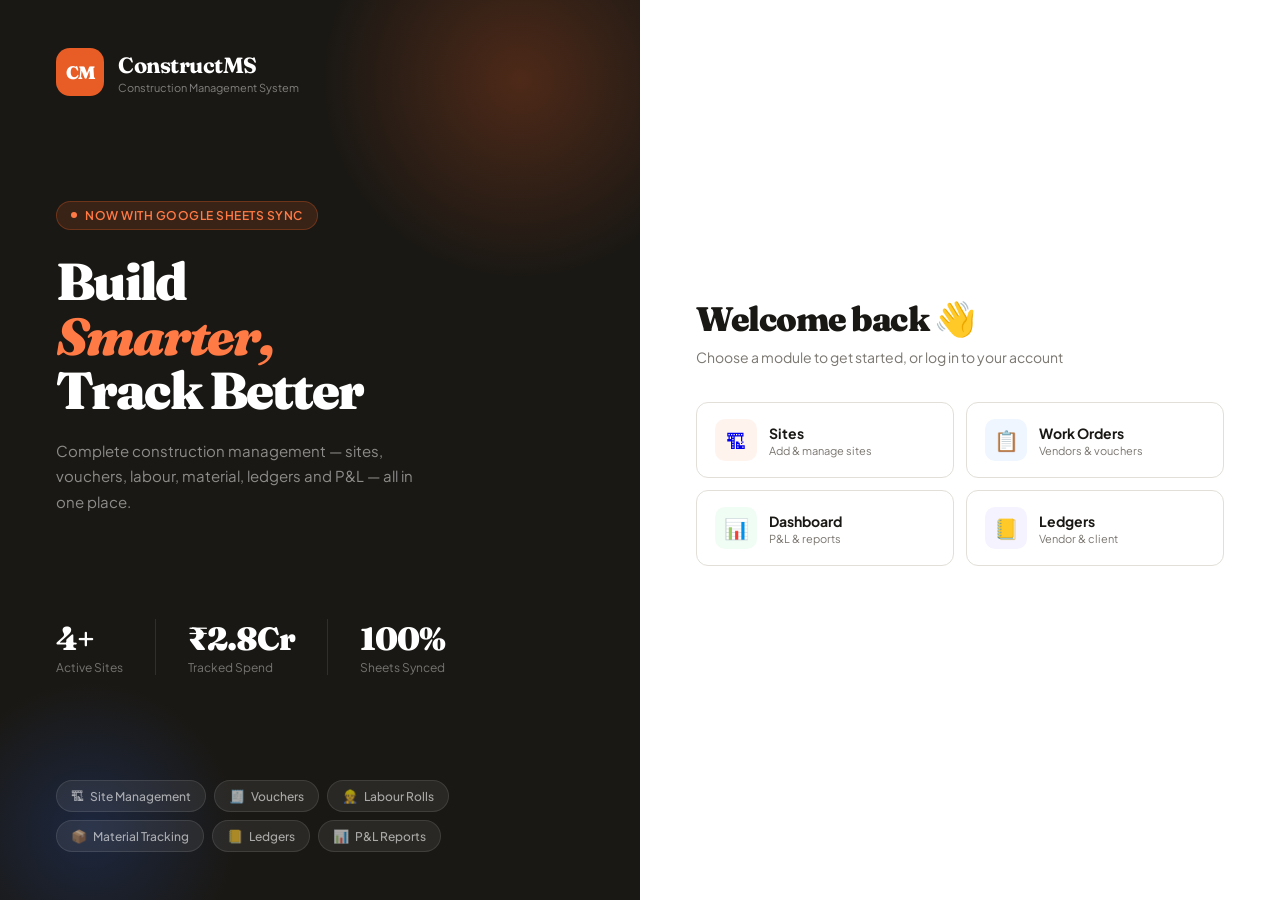
==== commit 48c17dc9: "remove the sign part from index.html" ====
--- a/index.html
+++ b/index.html
@@ -410,45 +410,7 @@
       </a>
     </div>
 
-    <div class="divider">
-      <div class="divider-line"></div>
-      <div class="divider-text">or sign in</div>
-      <div class="divider-line"></div>
-    </div>
-
-    <div class="login-form fade-up fade-up-3">
-      <div class="input-group">
-        <label class="input-label">Email / Username</label>
-        <div class="input-wrap">
-          <span class="input-icon">👤</span>
-          <input type="text" placeholder="admin@constructms.in" id="inp-user"/>
-        </div>
-      </div>
-      <div class="input-group">
-        <label class="input-label">Password</label>
-        <div class="input-wrap">
-          <span class="input-icon">🔑</span>
-          <input type="password" placeholder="Enter password" id="inp-pass"/>
-        </div>
-      </div>
-      <button class="btn-login" onclick="handleLogin()">
-        Enter Dashboard
-        <span style="font-size:16px;">→</span>
-      </button>
-    </div>
-
-    <div class="bottom-links fade-up fade-up-4">
-      <span class="link-text">New project? <a href="sites.html" class="link">Add a Site</a></span>
-      <a href="#" class="link" style="font-size:13px;">Forgot Password?</a>
-    </div>
-  </div>
-
-</div>
-
-<div class="toast" id="toast">
-  <span id="toast-icon">✅</span>
-  <span id="toast-msg">Done!</span>
-</div>
+    
 
 <script>
 function handleLogin() {
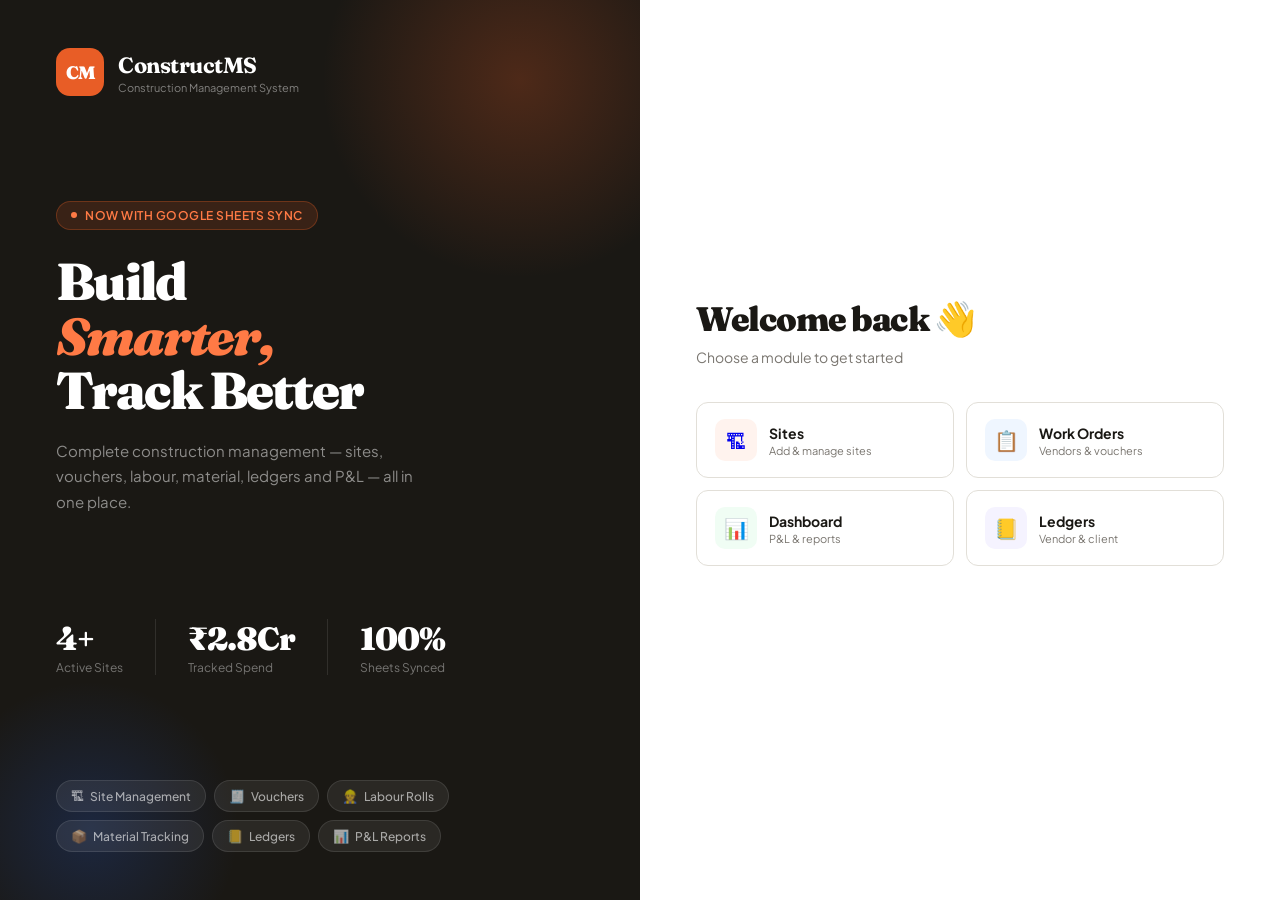
==== commit 1d9300c6: "remove the account line" ====
--- a/index.html
+++ b/index.html
@@ -376,7 +376,7 @@
   <div class="right-panel">
     <div class="form-header fade-up fade-up-1">
       <h2 class="form-title">Welcome back 👋</h2>
-      <p class="form-subtitle">Choose a module to get started, or log in to your account</p>
+      <p class="form-subtitle">Choose a module to get started</p>
     </div>
 
     <div class="quick-nav fade-up fade-up-2">
